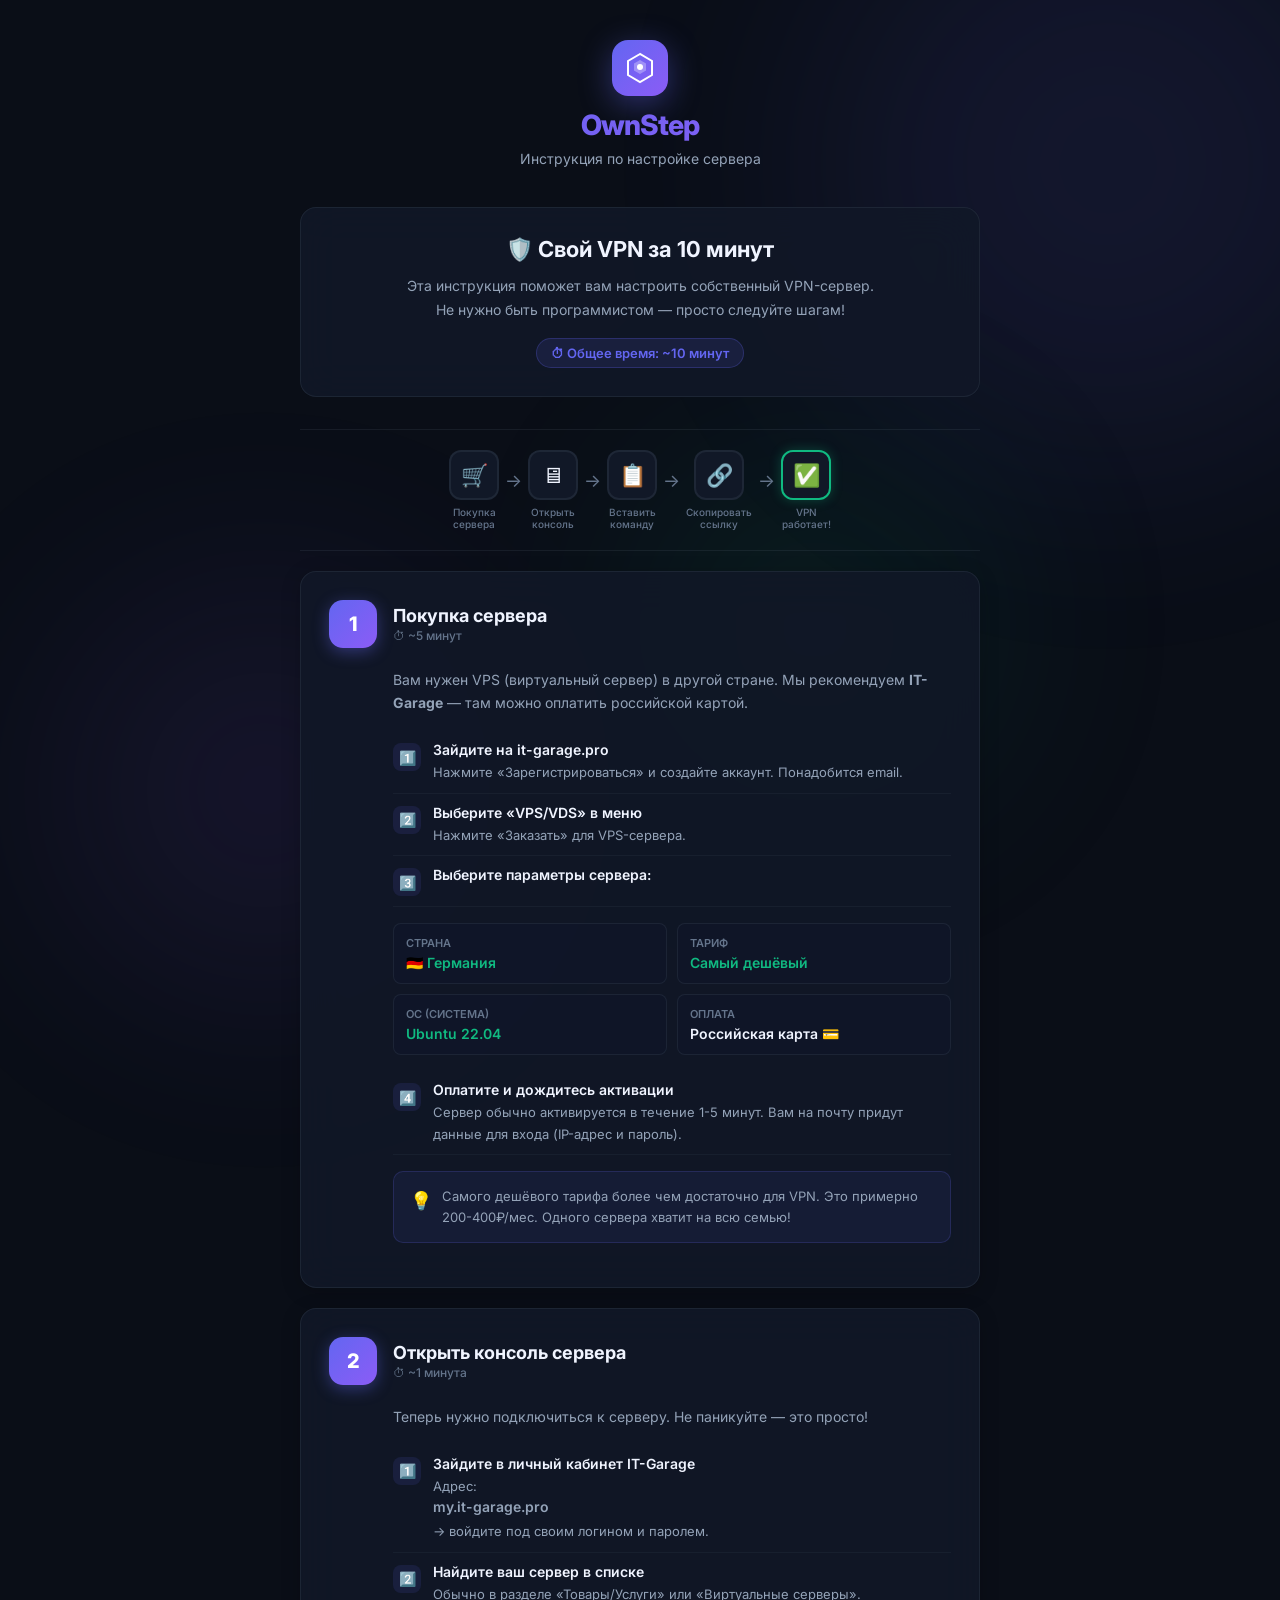
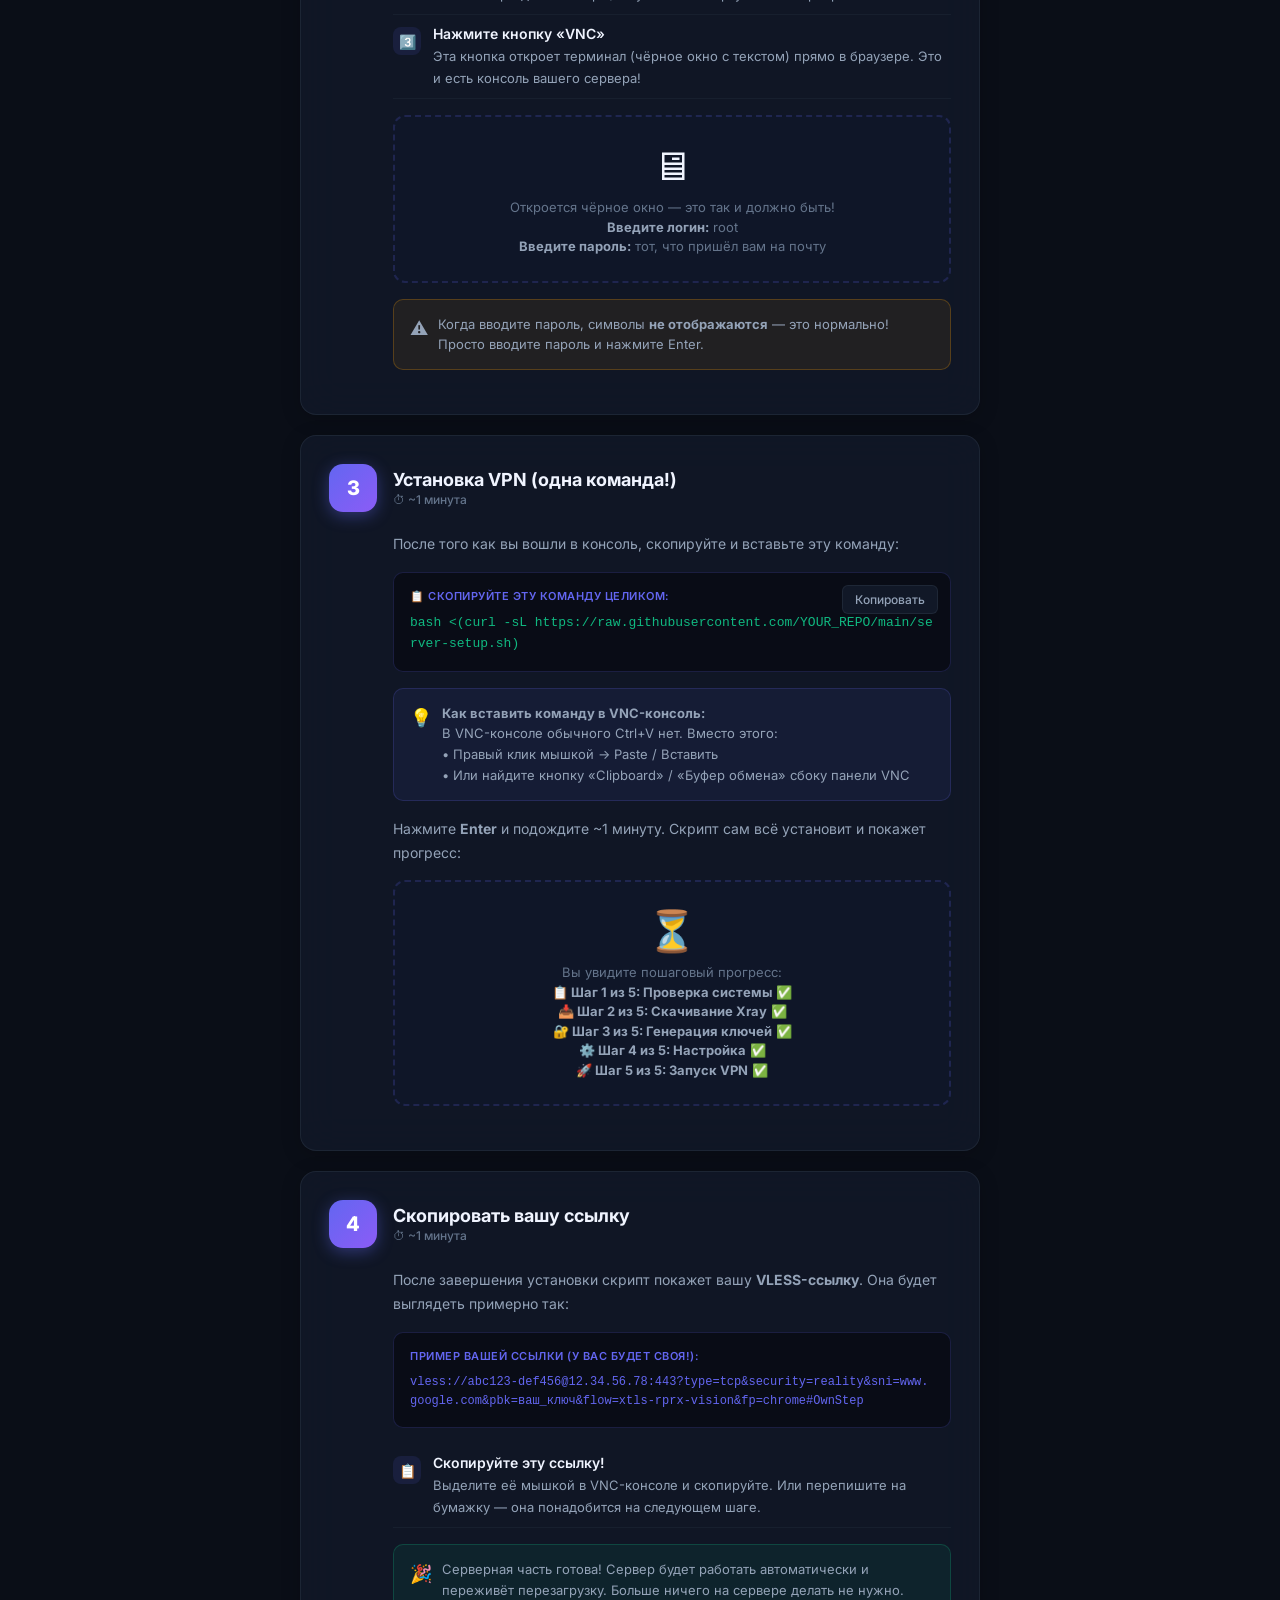
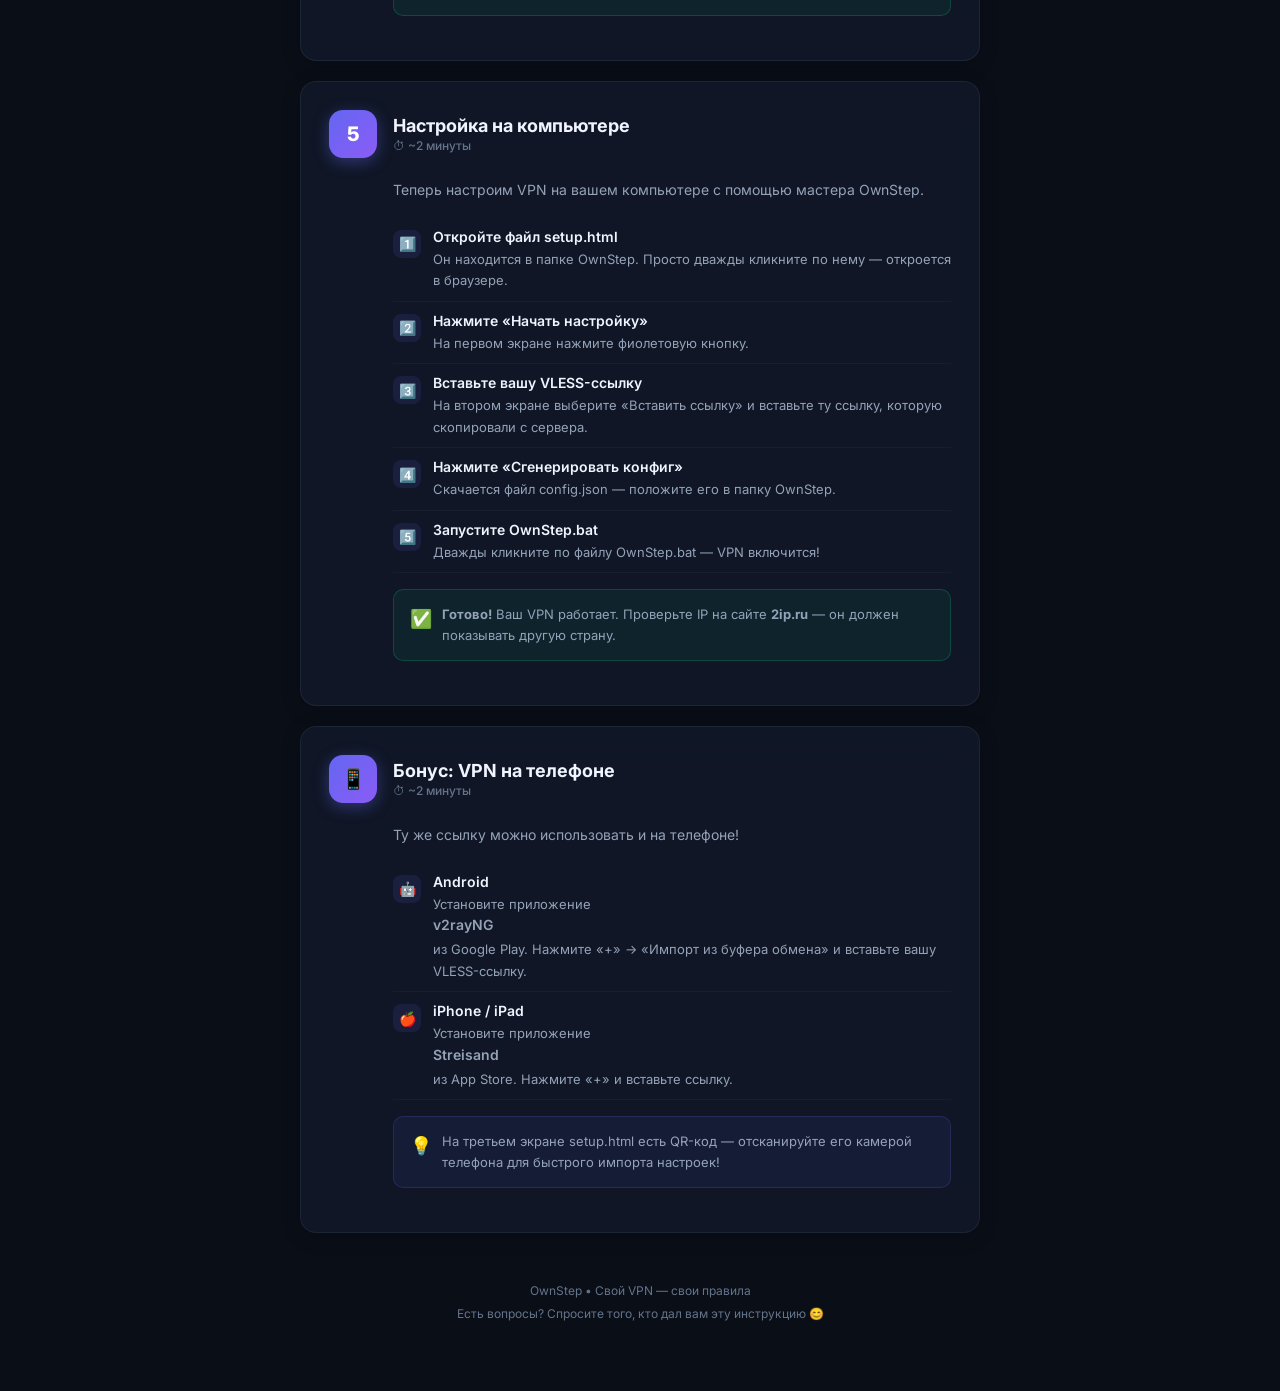
==== guide.html @ c5d1edbe "ервый релиз OwnStep VPN" ====
<!DOCTYPE html>
<html lang="ru">

<head>
    <meta charset="UTF-8">
    <meta name="viewport" content="width=device-width, initial-scale=1.0">
    <title>OwnStep — Инструкция по настройке сервера</title>
    <link href="https://fonts.googleapis.com/css2?family=Inter:wght@300;400;500;600;700;800&display=swap"
        rel="stylesheet">
    <style>
        :root {
            --bg: #0a0e17;
            --bg2: #111827;
            --card: rgba(17, 24, 39, 0.9);
            --text: #f0f4ff;
            --text2: #94a3b8;
            --muted: #64748b;
            --accent: #6366f1;
            --accent2: #8b5cf6;
            --glow: rgba(99, 102, 241, 0.4);
            --green: #10b981;
            --green-glow: rgba(16, 185, 129, 0.3);
            --orange: #f59e0b;
            --red: #ef4444;
            --border: rgba(148, 163, 184, 0.1);
            --radius: 12px;
            --font: 'Inter', -apple-system, BlinkMacSystemFont, sans-serif;
        }

        * {
            margin: 0;
            padding: 0;
            box-sizing: border-box;
        }

        body {
            font-family: var(--font);
            background: var(--bg);
            color: var(--text);
            min-height: 100vh;
        }

        /* Animated background */
        .bg-orbs {
            position: fixed;
            inset: 0;
            z-index: 0;
            pointer-events: none;
        }

        .orb {
            position: absolute;
            border-radius: 50%;
            filter: blur(120px);
            opacity: 0.1;
            animation: float 25s ease-in-out infinite;
        }

        .orb-1 {
            width: 600px;
            height: 600px;
            background: var(--accent);
            top: -15%;
            right: -10%;
        }

        .orb-2 {
            width: 400px;
            height: 400px;
            background: var(--accent2);
            bottom: -10%;
            left: 5%;
            animation-delay: -8s;
        }

        .orb-3 {
            width: 350px;
            height: 350px;
            background: var(--green);
            top: 50%;
            left: 50%;
            animation-delay: -16s;
        }

        @keyframes float {

            0%,
            100% {
                transform: translate(0, 0) scale(1);
            }

            33% {
                transform: translate(40px, -50px) scale(1.1);
            }

            66% {
                transform: translate(-30px, 30px) scale(0.95);
            }
        }

        /* Main container */
        .guide {
            position: relative;
            z-index: 5;
            max-width: 720px;
            margin: 0 auto;
            padding: 40px 20px;
        }

        /* Logo */
        .logo {
            text-align: center;
            margin-bottom: 40px;
        }

        .logo-icon {
            width: 56px;
            height: 56px;
            margin: 0 auto 12px;
            background: linear-gradient(135deg, var(--accent), var(--accent2));
            border-radius: 16px;
            display: flex;
            align-items: center;
            justify-content: center;
            box-shadow: 0 8px 32px var(--glow);
        }

        .logo-icon svg {
            width: 32px;
            height: 32px;
            color: white;
        }

        .logo-name {
            font-size: 28px;
            font-weight: 800;
            letter-spacing: -1px;
            background: linear-gradient(135deg, var(--accent), var(--accent2));
            -webkit-background-clip: text;
            background-clip: text;
            -webkit-text-fill-color: transparent;
        }

        .logo-subtitle {
            color: var(--text2);
            font-size: 14px;
            margin-top: 8px;
        }

        /* Intro */
        .intro {
            background: var(--card);
            border: 1px solid var(--border);
            border-radius: 16px;
            padding: 28px;
            margin-bottom: 32px;
            backdrop-filter: blur(20px);
            text-align: center;
        }

        .intro h1 {
            font-size: 22px;
            font-weight: 700;
            margin-bottom: 12px;
        }

        .intro p {
            color: var(--text2);
            font-size: 14px;
            line-height: 1.7;
        }

        .time-badge {
            display: inline-flex;
            align-items: center;
            gap: 6px;
            background: rgba(99, 102, 241, 0.12);
            border: 1px solid rgba(99, 102, 241, 0.25);
            border-radius: 20px;
            padding: 6px 14px;
            font-size: 13px;
            font-weight: 600;
            color: var(--accent);
            margin-top: 16px;
        }

        /* Step cards */
        .step-card {
            background: var(--card);
            border: 1px solid var(--border);
            border-radius: 16px;
            padding: 28px;
            margin-bottom: 20px;
            backdrop-filter: blur(20px);
            box-shadow: 0 4px 20px rgba(0, 0, 0, 0.2);
            transition: all 0.3s ease;
        }

        .step-card:hover {
            border-color: rgba(99, 102, 241, 0.3);
            transform: translateY(-2px);
            box-shadow: 0 8px 30px rgba(0, 0, 0, 0.3);
        }

        .step-header {
            display: flex;
            align-items: center;
            gap: 16px;
            margin-bottom: 20px;
        }

        .step-number {
            width: 48px;
            height: 48px;
            border-radius: 14px;
            background: linear-gradient(135deg, var(--accent), var(--accent2));
            display: flex;
            align-items: center;
            justify-content: center;
            font-size: 20px;
            font-weight: 800;
            color: white;
            flex-shrink: 0;
            box-shadow: 0 4px 16px var(--glow);
        }

        .step-title-area h2 {
            font-size: 18px;
            font-weight: 700;
            margin-bottom: 2px;
        }

        .step-title-area .step-time {
            font-size: 12px;
            color: var(--muted);
            font-weight: 500;
        }

        .step-body {
            padding-left: 64px;
        }

        .step-body p {
            color: var(--text2);
            font-size: 14px;
            line-height: 1.7;
            margin-bottom: 16px;
        }

        .step-body p:last-child {
            margin-bottom: 0;
        }

        /* Substeps */
        .substep {
            display: flex;
            gap: 12px;
            align-items: flex-start;
            padding: 10px 0;
            border-bottom: 1px solid rgba(148, 163, 184, 0.06);
        }

        .substep:last-child {
            border-bottom: none;
        }

        .substep-icon {
            width: 28px;
            height: 28px;
            border-radius: 8px;
            background: rgba(99, 102, 241, 0.12);
            display: flex;
            align-items: center;
            justify-content: center;
            font-size: 14px;
            flex-shrink: 0;
            margin-top: 2px;
        }

        .substep-content {
            flex: 1;
        }

        .substep-content strong {
            display: block;
            font-size: 14px;
            font-weight: 600;
            margin-bottom: 3px;
        }

        .substep-content span {
            font-size: 13px;
            color: var(--text2);
            line-height: 1.5;
        }

        /* Command box */
        .command-box {
            background: rgba(0, 0, 0, 0.4);
            border: 1px solid rgba(99, 102, 241, 0.2);
            border-radius: 10px;
            padding: 16px;
            margin: 16px 0;
            position: relative;
            font-family: 'Cascadia Code', 'Consolas', 'Courier New', monospace;
        }

        .command-label {
            font-size: 11px;
            color: var(--accent);
            font-weight: 600;
            text-transform: uppercase;
            letter-spacing: 0.5px;
            margin-bottom: 10px;
            font-family: var(--font);
        }

        .command-text {
            font-size: 13px;
            color: var(--green);
            word-break: break-all;
            line-height: 1.6;
            user-select: all;
        }

        .command-copy {
            position: absolute;
            top: 12px;
            right: 12px;
            padding: 6px 12px;
            border-radius: 6px;
            border: 1px solid var(--border);
            background: var(--bg2);
            color: var(--text2);
            font-size: 12px;
            cursor: pointer;
            font-family: var(--font);
            font-weight: 500;
            transition: all 0.2s;
        }

        .command-copy:hover {
            border-color: var(--accent);
            color: var(--accent);
        }

        .command-copy.copied {
            border-color: var(--green);
            color: var(--green);
        }

        /* Info box */
        .info-box {
            background: rgba(99, 102, 241, 0.08);
            border: 1px solid rgba(99, 102, 241, 0.2);
            border-radius: 10px;
            padding: 14px 16px;
            margin: 16px 0;
            font-size: 13px;
            color: var(--text2);
            line-height: 1.6;
            display: flex;
            gap: 10px;
            align-items: flex-start;
        }

        .info-box.warning {
            background: rgba(245, 158, 11, 0.08);
            border-color: rgba(245, 158, 11, 0.25);
        }

        .info-box.success {
            background: rgba(16, 185, 129, 0.08);
            border-color: rgba(16, 185, 129, 0.25);
        }

        .info-icon {
            font-size: 18px;
            flex-shrink: 0;
            margin-top: 1px;
        }

        /* Config recommendations */
        .config-grid {
            display: grid;
            grid-template-columns: 1fr 1fr;
            gap: 10px;
            margin: 16px 0;
        }

        .config-item {
            background: rgba(15, 23, 42, 0.6);
            border: 1px solid var(--border);
            border-radius: 8px;
            padding: 12px;
        }

        .config-label {
            font-size: 11px;
            color: var(--muted);
            text-transform: uppercase;
            margin-bottom: 4px;
            font-weight: 600;
        }

        .config-value {
            font-size: 14px;
            font-weight: 600;
            color: var(--text);
        }

        .config-value.recommend {
            color: var(--green);
        }

        /* Visual step indicator */
        .visual-flow {
            display: flex;
            align-items: center;
            justify-content: center;
            gap: 6px;
            padding: 20px 0;
            margin: 20px 0;
            border-top: 1px solid var(--border);
            border-bottom: 1px solid var(--border);
            flex-wrap: wrap;
        }

        .flow-item {
            display: flex;
            flex-direction: column;
            align-items: center;
            gap: 6px;
        }

        .flow-icon {
            width: 50px;
            height: 50px;
            border-radius: 12px;
            background: var(--bg2);
            border: 2px solid var(--border);
            display: flex;
            align-items: center;
            justify-content: center;
            font-size: 22px;
            transition: all 0.3s;
        }

        .flow-icon.active {
            border-color: var(--accent);
            box-shadow: 0 0 16px var(--glow);
        }

        .flow-icon.done {
            border-color: var(--green);
            box-shadow: 0 0 12px var(--green-glow);
        }

        .flow-label {
            font-size: 10px;
            color: var(--muted);
            font-weight: 500;
            text-align: center;
        }

        .flow-arrow {
            font-size: 18px;
            color: var(--muted);
            margin-bottom: 18px;
        }

        /* Footer */
        .footer {
            text-align: center;
            padding: 30px 0;
            color: var(--muted);
            font-size: 12px;
        }

        .footer a {
            color: var(--accent);
            text-decoration: none;
        }

        .footer a:hover {
            text-decoration: underline;
        }

        /* Screenshot placeholder */
        .screenshot {
            background: rgba(15, 23, 42, 0.8);
            border: 2px dashed rgba(99, 102, 241, 0.2);
            border-radius: 12px;
            padding: 24px;
            margin: 16px 0;
            text-align: center;
        }

        .screenshot-icon {
            font-size: 40px;
            margin-bottom: 8px;
        }

        .screenshot-text {
            font-size: 13px;
            color: var(--muted);
            line-height: 1.5;
        }

        .screenshot-text strong {
            color: var(--text2);
        }

        /* Responsive */
        @media (max-width: 640px) {
            .guide {
                padding: 20px 12px;
            }

            .step-body {
                padding-left: 0;
            }

            .config-grid {
                grid-template-columns: 1fr;
            }

            .step-header {
                flex-direction: column;
                align-items: flex-start;
                gap: 10px;
            }
        }
    </style>
</head>

<body>
    <div class="bg-orbs">
        <div class="orb orb-1"></div>
        <div class="orb orb-2"></div>
        <div class="orb orb-3"></div>
    </div>

    <div class="guide">
        <!-- Logo -->
        <div class="logo">
            <div class="logo-icon">
                <svg viewBox="0 0 32 32" fill="none">
                    <path d="M16 2L4 9v14l12 7 12-7V9L16 2z" stroke="currentColor" stroke-width="2" fill="none" />
                    <path d="M16 8l-6 3.5v7L16 22l6-3.5v-7L16 8z" fill="currentColor" opacity="0.3" />
                    <circle cx="16" cy="15" r="3" fill="currentColor" />
                </svg>
            </div>
            <div class="logo-name">OwnStep</div>
            <div class="logo-subtitle">Инструкция по настройке сервера</div>
        </div>

        <!-- Intro -->
        <div class="intro">
            <h1>🛡️ Свой VPN за 10 минут</h1>
            <p>
                Эта инструкция поможет вам настроить собственный VPN-сервер.<br>
                Не нужно быть программистом — просто следуйте шагам!
            </p>
            <div class="time-badge">⏱ Общее время: ~10 минут</div>
        </div>

        <!-- Visual flow -->
        <div class="visual-flow">
            <div class="flow-item">
                <div class="flow-icon">🛒</div>
                <div class="flow-label">Покупка<br>сервера</div>
            </div>
            <div class="flow-arrow">→</div>
            <div class="flow-item">
                <div class="flow-icon">🖥</div>
                <div class="flow-label">Открыть<br>консоль</div>
            </div>
            <div class="flow-arrow">→</div>
            <div class="flow-item">
                <div class="flow-icon">📋</div>
                <div class="flow-label">Вставить<br>команду</div>
            </div>
            <div class="flow-arrow">→</div>
            <div class="flow-item">
                <div class="flow-icon">🔗</div>
                <div class="flow-label">Скопировать<br>ссылку</div>
            </div>
            <div class="flow-arrow">→</div>
            <div class="flow-item">
                <div class="flow-icon done">✅</div>
                <div class="flow-label">VPN<br>работает!</div>
            </div>
        </div>

        <!-- ═══════════ STEP 1: Buy VPS ═══════════ -->
        <div class="step-card">
            <div class="step-header">
                <div class="step-number">1</div>
                <div class="step-title-area">
                    <h2>Покупка сервера</h2>
                    <div class="step-time">⏱ ~5 минут</div>
                </div>
            </div>
            <div class="step-body">
                <p>Вам нужен VPS (виртуальный сервер) в другой стране. Мы рекомендуем <strong>IT-Garage</strong> — там
                    можно оплатить российской картой.</p>

                <div class="substep">
                    <div class="substep-icon">1️⃣</div>
                    <div class="substep-content">
                        <strong>Зайдите на it-garage.pro</strong>
                        <span>Нажмите «Зарегистрироваться» и создайте аккаунт. Понадобится email.</span>
                    </div>
                </div>

                <div class="substep">
                    <div class="substep-icon">2️⃣</div>
                    <div class="substep-content">
                        <strong>Выберите «VPS/VDS» в меню</strong>
                        <span>Нажмите «Заказать» для VPS-сервера.</span>
                    </div>
                </div>

                <div class="substep">
                    <div class="substep-icon">3️⃣</div>
                    <div class="substep-content">
                        <strong>Выберите параметры сервера:</strong>
                        <span></span>
                    </div>
                </div>

                <div class="config-grid">
                    <div class="config-item">
                        <div class="config-label">Страна</div>
                        <div class="config-value recommend">🇩🇪 Германия</div>
                    </div>
                    <div class="config-item">
                        <div class="config-label">Тариф</div>
                        <div class="config-value recommend">Самый дешёвый</div>
                    </div>
                    <div class="config-item">
                        <div class="config-label">ОС (система)</div>
                        <div class="config-value recommend">Ubuntu 22.04</div>
                    </div>
                    <div class="config-item">
                        <div class="config-label">Оплата</div>
                        <div class="config-value">Российская карта 💳</div>
                    </div>
                </div>

                <div class="substep">
                    <div class="substep-icon">4️⃣</div>
                    <div class="substep-content">
                        <strong>Оплатите и дождитесь активации</strong>
                        <span>Сервер обычно активируется в течение 1-5 минут. Вам на почту придут данные для входа
                            (IP-адрес и пароль).</span>
                    </div>
                </div>

                <div class="info-box">
                    <div class="info-icon">💡</div>
                    <div>Самого дешёвого тарифа более чем достаточно для VPN. Это примерно 200-400₽/мес. Одного сервера
                        хватит на всю семью!</div>
                </div>
            </div>
        </div>

        <!-- ═══════════ STEP 2: Open console ═══════════ -->
        <div class="step-card">
            <div class="step-header">
                <div class="step-number">2</div>
                <div class="step-title-area">
                    <h2>Открыть консоль сервера</h2>
                    <div class="step-time">⏱ ~1 минута</div>
                </div>
            </div>
            <div class="step-body">
                <p>Теперь нужно подключиться к серверу. Не паникуйте — это просто!</p>

                <div class="substep">
                    <div class="substep-icon">1️⃣</div>
                    <div class="substep-content">
                        <strong>Зайдите в личный кабинет IT-Garage</strong>
                        <span>Адрес: <strong>my.it-garage.pro</strong> → войдите под своим логином и паролем.</span>
                    </div>
                </div>

                <div class="substep">
                    <div class="substep-icon">2️⃣</div>
                    <div class="substep-content">
                        <strong>Найдите ваш сервер в списке</strong>
                        <span>Обычно в разделе «Товары/Услуги» или «Виртуальные серверы».</span>
                    </div>
                </div>

                <div class="substep">
                    <div class="substep-icon">3️⃣</div>
                    <div class="substep-content">
                        <strong>Нажмите кнопку «VNC»</strong>
                        <span>Эта кнопка откроет терминал (чёрное окно с текстом) прямо в браузере. Это и есть консоль
                            вашего сервера!</span>
                    </div>
                </div>

                <div class="screenshot">
                    <div class="screenshot-icon">🖥</div>
                    <div class="screenshot-text">
                        Откроется чёрное окно — это так и должно быть!<br>
                        <strong>Введите логин:</strong> root<br>
                        <strong>Введите пароль:</strong> тот, что пришёл вам на почту
                    </div>
                </div>

                <div class="info-box warning">
                    <div class="info-icon">⚠️</div>
                    <div>Когда вводите пароль, символы <strong>не отображаются</strong> — это нормально! Просто вводите
                        пароль и нажмите Enter.</div>
                </div>
            </div>
        </div>

        <!-- ═══════════ STEP 3: Run script ═══════════ -->
        <div class="step-card">
            <div class="step-header">
                <div class="step-number">3</div>
                <div class="step-title-area">
                    <h2>Установка VPN (одна команда!)</h2>
                    <div class="step-time">⏱ ~1 минута</div>
                </div>
            </div>
            <div class="step-body">
                <p>После того как вы вошли в консоль, скопируйте и вставьте эту команду:</p>

                <div class="command-box">
                    <div class="command-label">📋 Скопируйте эту команду целиком:</div>
                    <div class="command-text" id="installCommand">bash <(curl -sL
                            https://raw.githubusercontent.com/YOUR_REPO/main/server-setup.sh)</div>
                            <button class="command-copy" onclick="copyCommand()">Копировать</button>
                    </div>

                    <div class="info-box">
                        <div class="info-icon">💡</div>
                        <div>
                            <strong>Как вставить команду в VNC-консоль:</strong><br>
                            В VNC-консоле обычного Ctrl+V нет. Вместо этого:<br>
                            • Правый клик мышкой → Paste / Вставить<br>
                            • Или найдите кнопку «Clipboard» / «Буфер обмена» сбоку панели VNC
                        </div>
                    </div>

                    <p>Нажмите <strong>Enter</strong> и подождите ~1 минуту. Скрипт сам всё установит и покажет
                        прогресс:</p>

                    <div class="screenshot">
                        <div class="screenshot-icon">⏳</div>
                        <div class="screenshot-text">
                            Вы увидите пошаговый прогресс:<br>
                            <strong>📋 Шаг 1 из 5: Проверка системы</strong> ✅<br>
                            <strong>📥 Шаг 2 из 5: Скачивание Xray</strong> ✅<br>
                            <strong>🔐 Шаг 3 из 5: Генерация ключей</strong> ✅<br>
                            <strong>⚙️ Шаг 4 из 5: Настройка</strong> ✅<br>
                            <strong>🚀 Шаг 5 из 5: Запуск VPN</strong> ✅
                        </div>
                    </div>
                </div>
            </div>

            <!-- ═══════════ STEP 4: Copy link ═══════════ -->
            <div class="step-card">
                <div class="step-header">
                    <div class="step-number">4</div>
                    <div class="step-title-area">
                        <h2>Скопировать вашу ссылку</h2>
                        <div class="step-time">⏱ ~1 минута</div>
                    </div>
                </div>
                <div class="step-body">
                    <p>После завершения установки скрипт покажет вашу <strong>VLESS-ссылку</strong>. Она будет выглядеть
                        примерно так:</p>

                    <div class="command-box">
                        <div class="command-label">Пример вашей ссылки (у вас будет своя!):</div>
                        <div class="command-text" style="color: var(--accent); font-size: 12px;">
                            vless://abc123-def456@12.34.56.78:443?type=tcp&security=reality&sni=www.google.com&pbk=ваш_ключ&flow=xtls-rprx-vision&fp=chrome#OwnStep
                        </div>
                    </div>

                    <div class="substep">
                        <div class="substep-icon">📋</div>
                        <div class="substep-content">
                            <strong>Скопируйте эту ссылку!</strong>
                            <span>Выделите её мышкой в VNC-консоле и скопируйте. Или перепишите на бумажку — она
                                понадобится на следующем шаге.</span>
                        </div>
                    </div>

                    <div class="info-box success">
                        <div class="info-icon">🎉</div>
                        <div>Серверная часть готова! Сервер будет работать автоматически и переживёт перезагрузку.
                            Больше ничего на сервере делать не нужно.</div>
                    </div>
                </div>
            </div>

            <!-- ═══════════ STEP 5: Setup on PC ═══════════ -->
            <div class="step-card">
                <div class="step-header">
                    <div class="step-number">5</div>
                    <div class="step-title-area">
                        <h2>Настройка на компьютере</h2>
                        <div class="step-time">⏱ ~2 минуты</div>
                    </div>
                </div>
                <div class="step-body">
                    <p>Теперь настроим VPN на вашем компьютере с помощью мастера OwnStep.</p>

                    <div class="substep">
                        <div class="substep-icon">1️⃣</div>
                        <div class="substep-content">
                            <strong>Откройте файл setup.html</strong>
                            <span>Он находится в папке OwnStep. Просто дважды кликните по нему — откроется в
                                браузере.</span>
                        </div>
                    </div>

                    <div class="substep">
                        <div class="substep-icon">2️⃣</div>
                        <div class="substep-content">
                            <strong>Нажмите «Начать настройку»</strong>
                            <span>На первом экране нажмите фиолетовую кнопку.</span>
                        </div>
                    </div>

                    <div class="substep">
                        <div class="substep-icon">3️⃣</div>
                        <div class="substep-content">
                            <strong>Вставьте вашу VLESS-ссылку</strong>
                            <span>На втором экране выберите «Вставить ссылку» и вставьте ту ссылку, которую скопировали
                                с сервера.</span>
                        </div>
                    </div>

                    <div class="substep">
                        <div class="substep-icon">4️⃣</div>
                        <div class="substep-content">
                            <strong>Нажмите «Сгенерировать конфиг»</strong>
                            <span>Скачается файл config.json — положите его в папку OwnStep.</span>
                        </div>
                    </div>

                    <div class="substep">
                        <div class="substep-icon">5️⃣</div>
                        <div class="substep-content">
                            <strong>Запустите OwnStep.bat</strong>
                            <span>Дважды кликните по файлу OwnStep.bat — VPN включится!</span>
                        </div>
                    </div>

                    <div class="info-box success">
                        <div class="info-icon">✅</div>
                        <div>
                            <strong>Готово!</strong> Ваш VPN работает. Проверьте IP на сайте <strong>2ip.ru</strong> —
                            он должен показывать другую страну.
                        </div>
                    </div>
                </div>
            </div>

            <!-- ═══════════ Bonus: Phone ═══════════ -->
            <div class="step-card">
                <div class="step-header">
                    <div class="step-number">📱</div>
                    <div class="step-title-area">
                        <h2>Бонус: VPN на телефоне</h2>
                        <div class="step-time">⏱ ~2 минуты</div>
                    </div>
                </div>
                <div class="step-body">
                    <p>Ту же ссылку можно использовать и на телефоне!</p>

                    <div class="substep">
                        <div class="substep-icon">🤖</div>
                        <div class="substep-content">
                            <strong>Android</strong>
                            <span>Установите приложение <strong>v2rayNG</strong> из Google Play. Нажмите «+» → «Импорт
                                из буфера обмена» и вставьте вашу VLESS-ссылку.</span>
                        </div>
                    </div>

                    <div class="substep">
                        <div class="substep-icon">🍎</div>
                        <div class="substep-content">
                            <strong>iPhone / iPad</strong>
                            <span>Установите приложение <strong>Streisand</strong> из App Store. Нажмите «+» и вставьте
                                ссылку.</span>
                        </div>
                    </div>

                    <div class="info-box">
                        <div class="info-icon">💡</div>
                        <div>На третьем экране setup.html есть QR-код — отсканируйте его камерой телефона для быстрого
                            импорта настроек!</div>
                    </div>
                </div>
            </div>

            <!-- Footer -->
            <div class="footer">
                <p>OwnStep • Свой VPN — свои правила</p>
                <p style="margin-top: 8px">Есть вопросы? Спросите того, кто дал вам эту инструкцию 😊</p>
            </div>
        </div>

        <script>
            function copyCommand() {
                const text = document.getElementById('installCommand').textContent;
                navigator.clipboard.writeText(text).then(() => {
                    const btn = document.querySelector('.command-copy');
                    btn.textContent = '✅ Скопировано!';
                    btn.classList.add('copied');
                    setTimeout(() => {
                        btn.textContent = 'Копировать';
                        btn.classList.remove('copied');
                    }, 3000);
                });
            }
        </script>
</body>

</html>
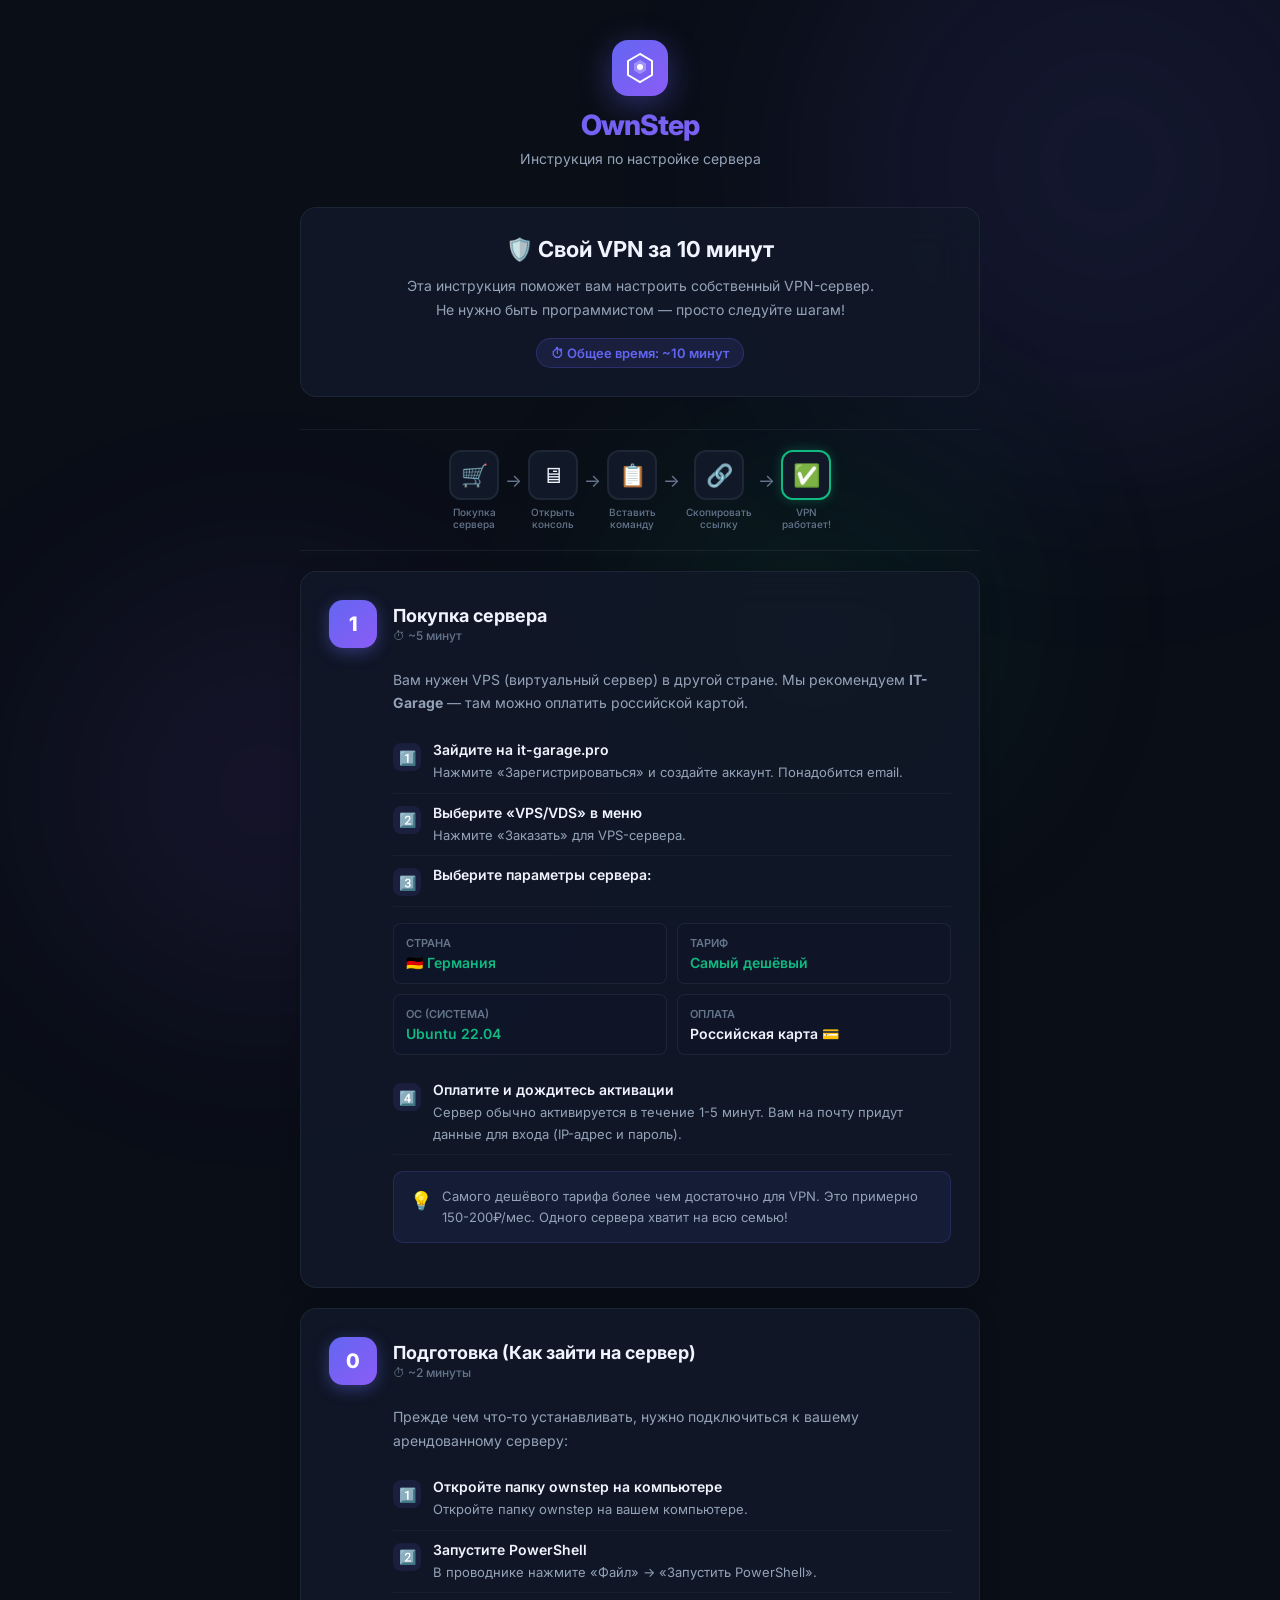
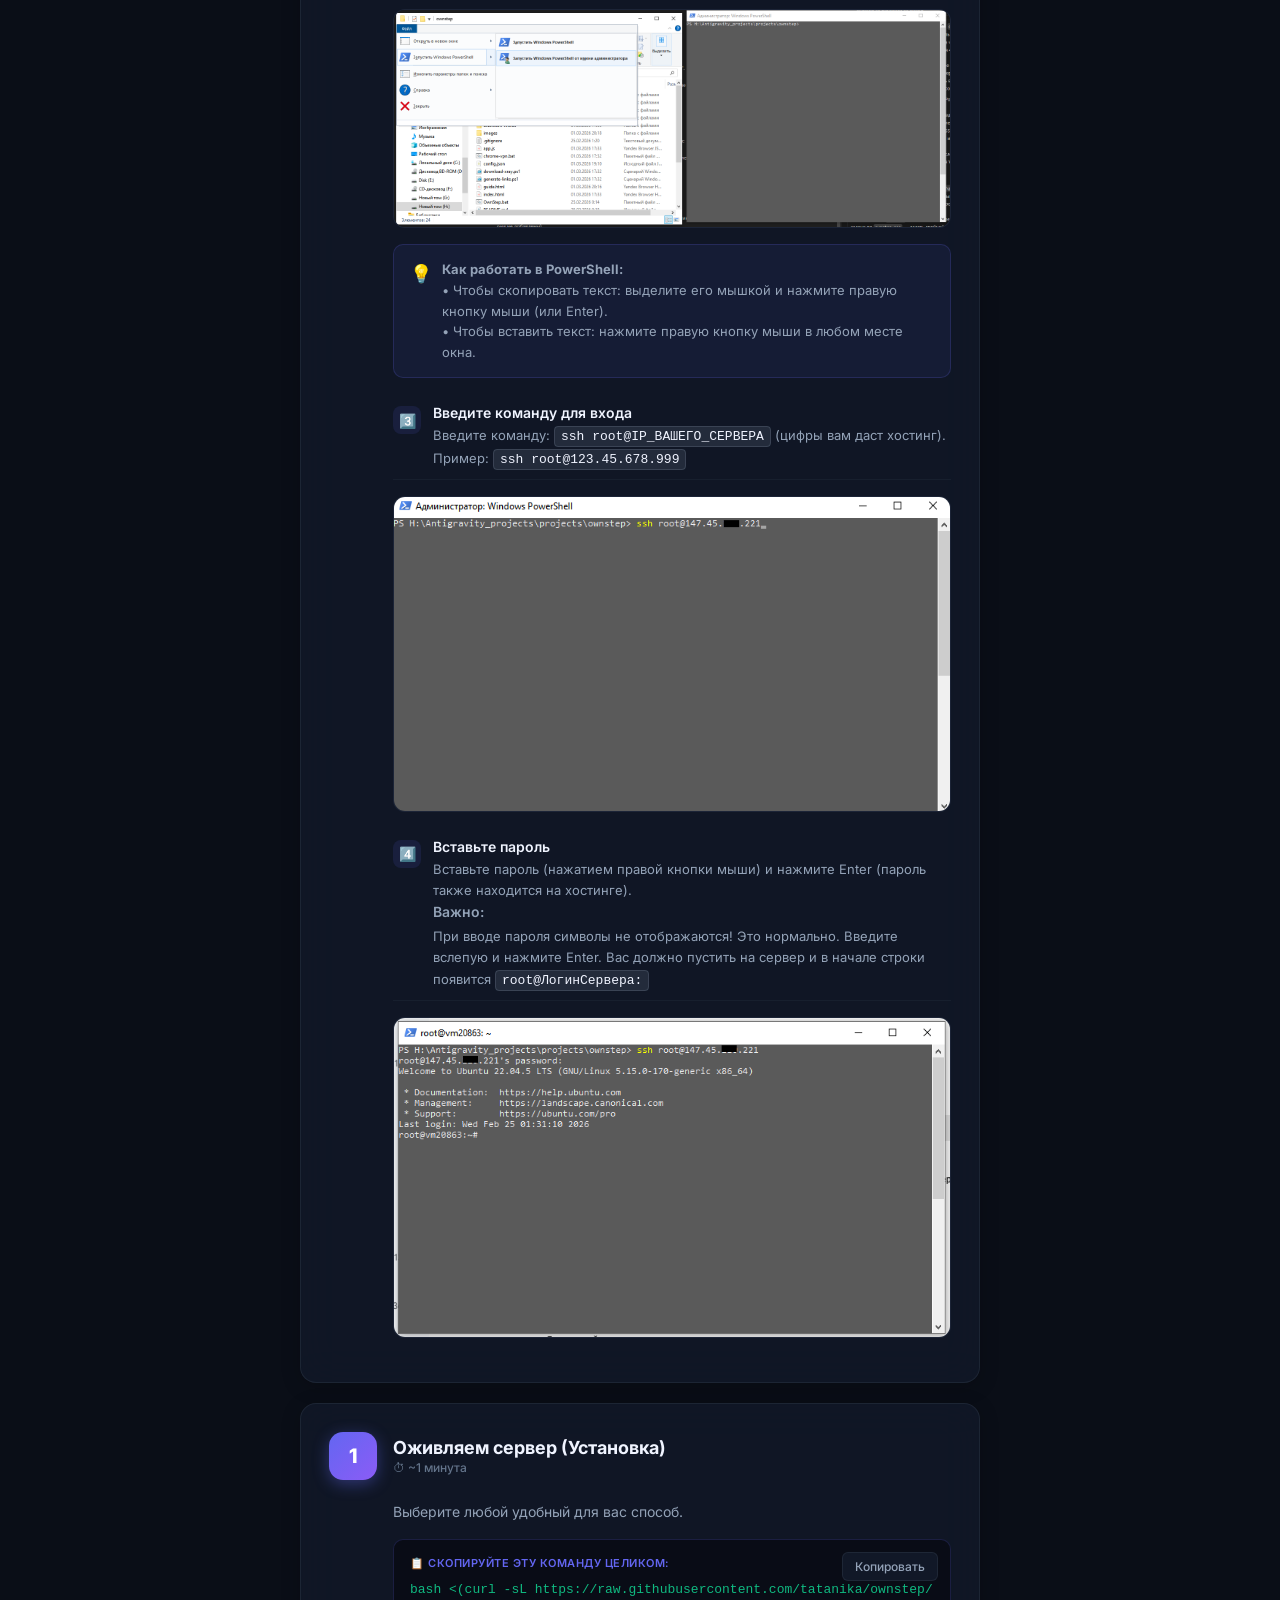
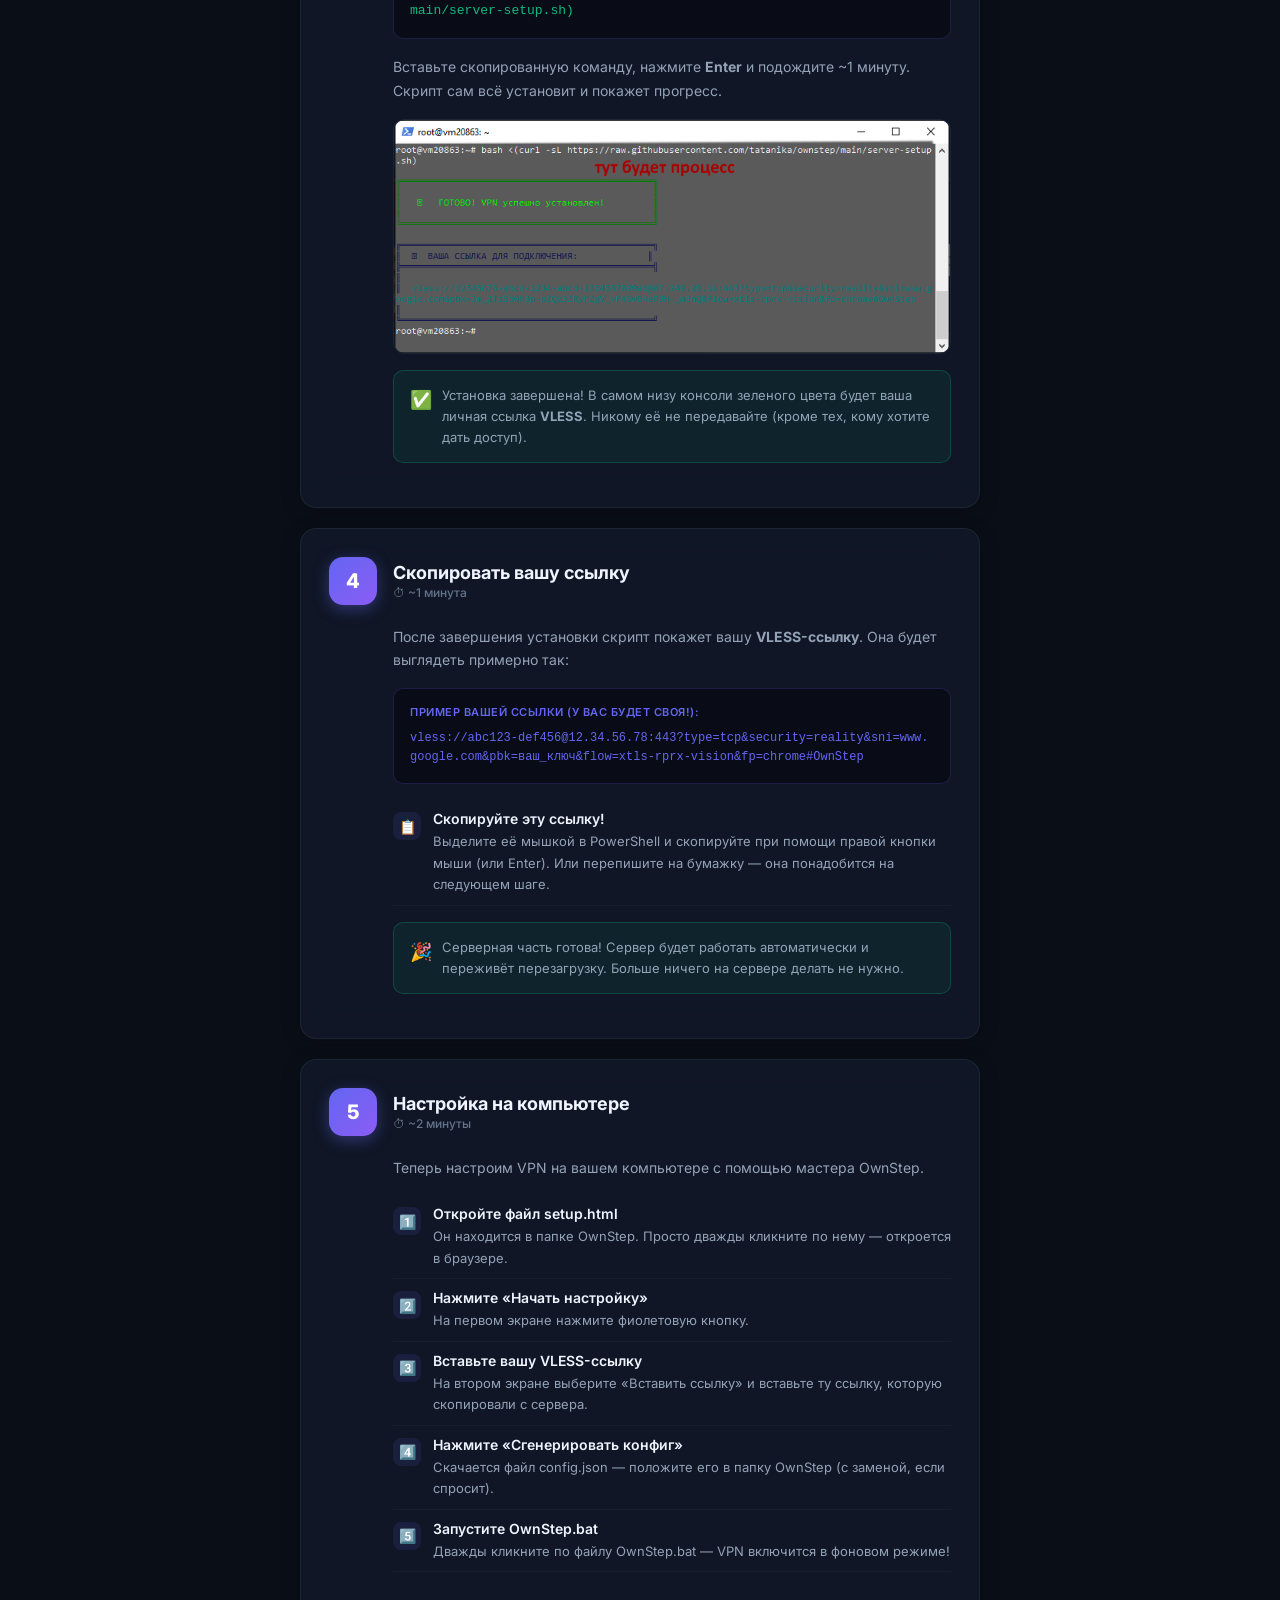
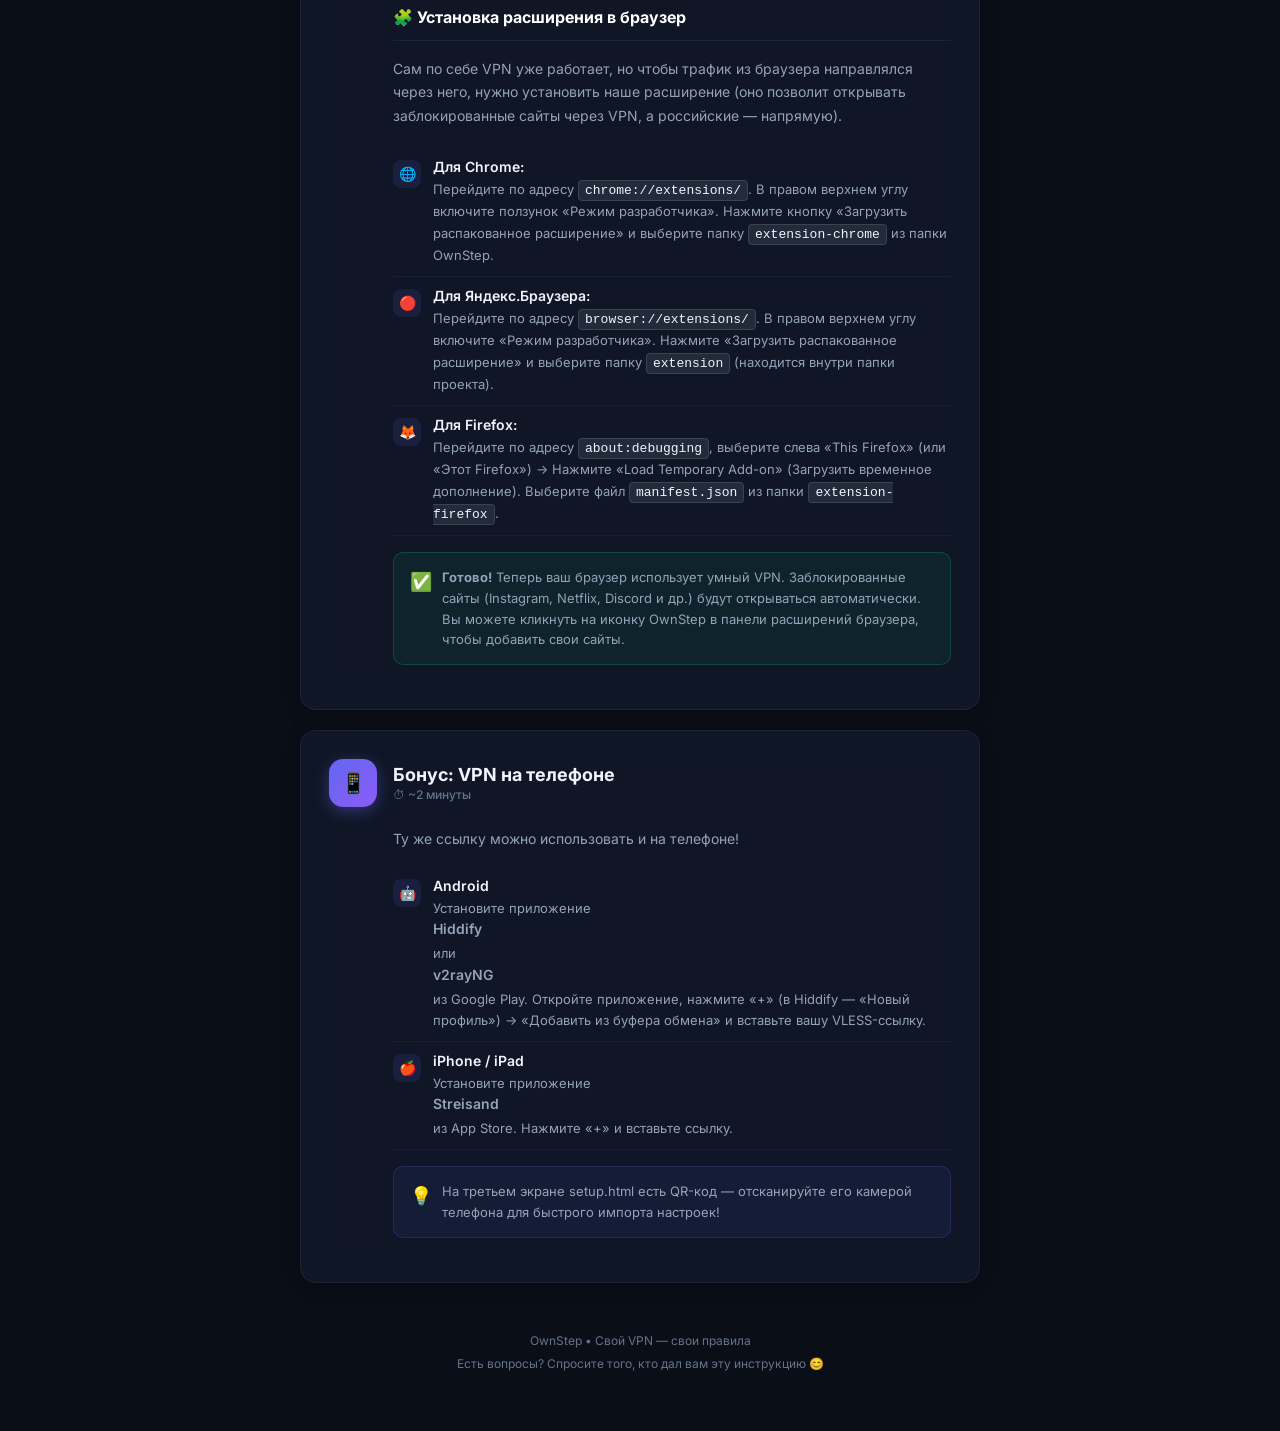
==== commit 07a56723: "Update guide.html visuals and dual-proxy support" ====
--- a/guide.html
+++ b/guide.html
@@ -511,6 +511,64 @@
             color: var(--text2);
         }
 
+        /* Image zoom (Lightbox) */
+        .zoomable-image {
+            cursor: zoom-in;
+            transition: transform 0.2s ease, filter 0.2s ease;
+        }
+
+        .zoomable-image:hover {
+            transform: scale(1.02);
+            filter: brightness(1.05);
+        }
+
+        .lightbox-overlay {
+            position: fixed;
+            top: 0;
+            left: 0;
+            right: 0;
+            bottom: 0;
+            background: rgba(10, 14, 23, 0.9);
+            backdrop-filter: blur(5px);
+            z-index: 1000;
+            display: flex;
+            align-items: center;
+            justify-content: center;
+            opacity: 0;
+            pointer-events: none;
+            transition: opacity 0.3s ease;
+        }
+
+        .lightbox-overlay.active {
+            opacity: 1;
+            pointer-events: auto;
+            cursor: zoom-out;
+        }
+
+        .lightbox-overlay img {
+            max-width: 90vw;
+            max-height: 90vh;
+            object-fit: contain;
+            border-radius: 12px;
+            box-shadow: 0 20px 60px rgba(0, 0, 0, 0.6);
+            transform: scale(0.95);
+            transition: transform 0.3s cubic-bezier(0.175, 0.885, 0.32, 1.275);
+        }
+
+        .lightbox-overlay.active img {
+            transform: scale(1);
+        }
+
+        code {
+            background: rgba(148, 163, 184, 0.15);
+            padding: 2px 6px;
+            border-radius: 4px;
+            font-family: 'Cascadia Code', 'Consolas', monospace;
+            font-size: 13px;
+            color: var(--text);
+            border: 1px solid rgba(148, 163, 184, 0.2);
+        }
+
         /* Responsive */
         @media (max-width: 640px) {
             .guide {
@@ -660,272 +718,345 @@
 
                 <div class="info-box">
                     <div class="info-icon">💡</div>
-                    <div>Самого дешёвого тарифа более чем достаточно для VPN. Это примерно 200-400₽/мес. Одного сервера
+                    <div>Самого дешёвого тарифа более чем достаточно для VPN. Это примерно 150-200₽/мес. Одного сервера
                         хватит на всю семью!</div>
                 </div>
             </div>
         </div>
 
-        <!-- ═══════════ STEP 2: Open console ═══════════ -->
+        <!-- ═══════════ STEP 0: Open console ═══════════ -->
         <div class="step-card">
             <div class="step-header">
-                <div class="step-number">2</div>
+                <div class="step-number">0</div>
                 <div class="step-title-area">
-                    <h2>Открыть консоль сервера</h2>
-                    <div class="step-time">⏱ ~1 минута</div>
+                    <h2>Подготовка (Как зайти на сервер)</h2>
+                    <div class="step-time">⏱ ~2 минуты</div>
                 </div>
             </div>
             <div class="step-body">
-                <p>Теперь нужно подключиться к серверу. Не паникуйте — это просто!</p>
+                <p>Прежде чем что-то устанавливать, нужно подключиться к вашему арендованному серверу:</p>
 
                 <div class="substep">
                     <div class="substep-icon">1️⃣</div>
                     <div class="substep-content">
-                        <strong>Зайдите в личный кабинет IT-Garage</strong>
-                        <span>Адрес: <strong>my.it-garage.pro</strong> → войдите под своим логином и паролем.</span>
+                        <strong>Откройте папку ownstep на компьютере</strong>
+                        <span>Откройте папку ownstep на вашем компьютере.</span>
                     </div>
                 </div>
 
                 <div class="substep">
                     <div class="substep-icon">2️⃣</div>
                     <div class="substep-content">
-                        <strong>Найдите ваш сервер в списке</strong>
-                        <span>Обычно в разделе «Товары/Услуги» или «Виртуальные серверы».</span>
+                        <strong>Запустите PowerShell</strong>
+                        <span>В проводнике нажмите «Файл» -&gt; «Запустить PowerShell».</span>
+                    </div>
+                </div>
+
+                <div class="screenshot" style="padding: 0; overflow: hidden; border: 1px solid var(--border);">
+                    <img src="images/ssh-open.png" alt="Открытие PowerShell" class="zoomable-image"
+                        style="width: 100%; display: block;">
+                </div>
+
+                <div class="info-box">
+                    <div class="info-icon">💡</div>
+                    <div>
+                        <strong>Как работать в PowerShell:</strong><br>
+                        • Чтобы скопировать текст: выделите его мышкой и нажмите правую кнопку мыши (или Enter).<br>
+                        • Чтобы вставить текст: нажмите правую кнопку мыши в любом месте окна.
                     </div>
                 </div>
 
                 <div class="substep">
                     <div class="substep-icon">3️⃣</div>
                     <div class="substep-content">
-                        <strong>Нажмите кнопку «VNC»</strong>
-                        <span>Эта кнопка откроет терминал (чёрное окно с текстом) прямо в браузере. Это и есть консоль
-                            вашего сервера!</span>
-                    </div>
-                </div>
-
-                <div class="screenshot">
-                    <div class="screenshot-icon">🖥</div>
-                    <div class="screenshot-text">
-                        Откроется чёрное окно — это так и должно быть!<br>
-                        <strong>Введите логин:</strong> root<br>
-                        <strong>Введите пароль:</strong> тот, что пришёл вам на почту
-                    </div>
-                </div>
-
-                <div class="info-box warning">
-                    <div class="info-icon">⚠️</div>
-                    <div>Когда вводите пароль, символы <strong>не отображаются</strong> — это нормально! Просто вводите
-                        пароль и нажмите Enter.</div>
+                        <strong>Введите команду для входа</strong>
+                        <span>Введите команду: <code>ssh root@IP_ВАШЕГО_СЕРВЕРА</code> (цифры вам даст хостинг). Пример:
+                            <code>ssh root@123.45.678.999</code></span>
+                    </div>
+                </div>
+
+                <div class="screenshot" style="padding: 0; overflow: hidden; border: 1px solid var(--border);">
+                    <img src="images/ssh-login.png" alt="Ввод команды ssh root@ip" class="zoomable-image"
+                        style="width: 100%; display: block;">
+                </div>
+
+                <div class="substep">
+                    <div class="substep-icon">4️⃣</div>
+                    <div class="substep-content">
+                        <strong>Вставьте пароль</strong>
+                        <span>Вставьте пароль (нажатием правой кнопки мыши) и нажмите Enter (пароль также находится на
+                            хостинге).<br>
+                            <strong>Важно:</strong> При вводе пароля символы не отображаются! Это нормально. Введите
+                            вслепую и нажмите Enter. Вас должно пустить на
+                            сервер и в начале строки появится <code>root@ЛогинСервера:</code></span>
+                    </div>
+                </div>
+
+                <div class="screenshot" style="padding: 0; overflow: hidden; border: 1px solid var(--border);">
+                    <img src="images/ssh-password.png" alt="Ввод пароля SSH в PowerShell" class="zoomable-image"
+                        style="width: 100%; display: block;">
                 </div>
             </div>
         </div>
 
-        <!-- ═══════════ STEP 3: Run script ═══════════ -->
+        <!-- ═══════════ STEP 1: Run script ═══════════ -->
         <div class="step-card">
             <div class="step-header">
-                <div class="step-number">3</div>
+                <div class="step-number">1</div>
                 <div class="step-title-area">
-                    <h2>Установка VPN (одна команда!)</h2>
+                    <h2>Оживляем сервер (Установка)</h2>
                     <div class="step-time">⏱ ~1 минута</div>
                 </div>
             </div>
             <div class="step-body">
-                <p>После того как вы вошли в консоль, скопируйте и вставьте эту команду:</p>
+                <p>Выберите любой удобный для вас способ.</p>
 
                 <div class="command-box">
                     <div class="command-label">📋 Скопируйте эту команду целиком:</div>
-                    <div class="command-text" id="installCommand">bash <(curl -sL
-                            https://raw.githubusercontent.com/YOUR_REPO/main/server-setup.sh)</div>
-                            <button class="command-copy" onclick="copyCommand()">Копировать</button>
-                    </div>
-
-                    <div class="info-box">
-                        <div class="info-icon">💡</div>
-                        <div>
-                            <strong>Как вставить команду в VNC-консоль:</strong><br>
-                            В VNC-консоле обычного Ctrl+V нет. Вместо этого:<br>
-                            • Правый клик мышкой → Paste / Вставить<br>
-                            • Или найдите кнопку «Clipboard» / «Буфер обмена» сбоку панели VNC
-                        </div>
-                    </div>
-
-                    <p>Нажмите <strong>Enter</strong> и подождите ~1 минуту. Скрипт сам всё установит и покажет
-                        прогресс:</p>
-
-                    <div class="screenshot">
-                        <div class="screenshot-icon">⏳</div>
-                        <div class="screenshot-text">
-                            Вы увидите пошаговый прогресс:<br>
-                            <strong>📋 Шаг 1 из 5: Проверка системы</strong> ✅<br>
-                            <strong>📥 Шаг 2 из 5: Скачивание Xray</strong> ✅<br>
-                            <strong>🔐 Шаг 3 из 5: Генерация ключей</strong> ✅<br>
-                            <strong>⚙️ Шаг 4 из 5: Настройка</strong> ✅<br>
-                            <strong>🚀 Шаг 5 из 5: Запуск VPN</strong> ✅
-                        </div>
-                    </div>
-                </div>
-            </div>
-
-            <!-- ═══════════ STEP 4: Copy link ═══════════ -->
-            <div class="step-card">
-                <div class="step-header">
-                    <div class="step-number">4</div>
-                    <div class="step-title-area">
-                        <h2>Скопировать вашу ссылку</h2>
-                        <div class="step-time">⏱ ~1 минута</div>
-                    </div>
-                </div>
-                <div class="step-body">
-                    <p>После завершения установки скрипт покажет вашу <strong>VLESS-ссылку</strong>. Она будет выглядеть
-                        примерно так:</p>
-
-                    <div class="command-box">
-                        <div class="command-label">Пример вашей ссылки (у вас будет своя!):</div>
-                        <div class="command-text" style="color: var(--accent); font-size: 12px;">
-                            vless://abc123-def456@12.34.56.78:443?type=tcp&security=reality&sni=www.google.com&pbk=ваш_ключ&flow=xtls-rprx-vision&fp=chrome#OwnStep
-                        </div>
-                    </div>
-
-                    <div class="substep">
-                        <div class="substep-icon">📋</div>
-                        <div class="substep-content">
-                            <strong>Скопируйте эту ссылку!</strong>
-                            <span>Выделите её мышкой в VNC-консоле и скопируйте. Или перепишите на бумажку — она
-                                понадобится на следующем шаге.</span>
-                        </div>
-                    </div>
-
-                    <div class="info-box success">
-                        <div class="info-icon">🎉</div>
-                        <div>Серверная часть готова! Сервер будет работать автоматически и переживёт перезагрузку.
-                            Больше ничего на сервере делать не нужно.</div>
-                    </div>
-                </div>
-            </div>
-
-            <!-- ═══════════ STEP 5: Setup on PC ═══════════ -->
-            <div class="step-card">
-                <div class="step-header">
-                    <div class="step-number">5</div>
-                    <div class="step-title-area">
-                        <h2>Настройка на компьютере</h2>
-                        <div class="step-time">⏱ ~2 минуты</div>
-                    </div>
-                </div>
-                <div class="step-body">
-                    <p>Теперь настроим VPN на вашем компьютере с помощью мастера OwnStep.</p>
-
-                    <div class="substep">
-                        <div class="substep-icon">1️⃣</div>
-                        <div class="substep-content">
-                            <strong>Откройте файл setup.html</strong>
-                            <span>Он находится в папке OwnStep. Просто дважды кликните по нему — откроется в
-                                браузере.</span>
-                        </div>
-                    </div>
-
-                    <div class="substep">
-                        <div class="substep-icon">2️⃣</div>
-                        <div class="substep-content">
-                            <strong>Нажмите «Начать настройку»</strong>
-                            <span>На первом экране нажмите фиолетовую кнопку.</span>
-                        </div>
-                    </div>
-
-                    <div class="substep">
-                        <div class="substep-icon">3️⃣</div>
-                        <div class="substep-content">
-                            <strong>Вставьте вашу VLESS-ссылку</strong>
-                            <span>На втором экране выберите «Вставить ссылку» и вставьте ту ссылку, которую скопировали
-                                с сервера.</span>
-                        </div>
-                    </div>
-
-                    <div class="substep">
-                        <div class="substep-icon">4️⃣</div>
-                        <div class="substep-content">
-                            <strong>Нажмите «Сгенерировать конфиг»</strong>
-                            <span>Скачается файл config.json — положите его в папку OwnStep.</span>
-                        </div>
-                    </div>
-
-                    <div class="substep">
-                        <div class="substep-icon">5️⃣</div>
-                        <div class="substep-content">
-                            <strong>Запустите OwnStep.bat</strong>
-                            <span>Дважды кликните по файлу OwnStep.bat — VPN включится!</span>
-                        </div>
-                    </div>
-
-                    <div class="info-box success">
-                        <div class="info-icon">✅</div>
-                        <div>
-                            <strong>Готово!</strong> Ваш VPN работает. Проверьте IP на сайте <strong>2ip.ru</strong> —
-                            он должен показывать другую страну.
-                        </div>
-                    </div>
-                </div>
-            </div>
-
-            <!-- ═══════════ Bonus: Phone ═══════════ -->
-            <div class="step-card">
-                <div class="step-header">
-                    <div class="step-number">📱</div>
-                    <div class="step-title-area">
-                        <h2>Бонус: VPN на телефоне</h2>
-                        <div class="step-time">⏱ ~2 минуты</div>
-                    </div>
-                </div>
-                <div class="step-body">
-                    <p>Ту же ссылку можно использовать и на телефоне!</p>
-
-                    <div class="substep">
-                        <div class="substep-icon">🤖</div>
-                        <div class="substep-content">
-                            <strong>Android</strong>
-                            <span>Установите приложение <strong>v2rayNG</strong> из Google Play. Нажмите «+» → «Импорт
-                                из буфера обмена» и вставьте вашу VLESS-ссылку.</span>
-                        </div>
-                    </div>
-
-                    <div class="substep">
-                        <div class="substep-icon">🍎</div>
-                        <div class="substep-content">
-                            <strong>iPhone / iPad</strong>
-                            <span>Установите приложение <strong>Streisand</strong> из App Store. Нажмите «+» и вставьте
-                                ссылку.</span>
-                        </div>
-                    </div>
-
-                    <div class="info-box">
-                        <div class="info-icon">💡</div>
-                        <div>На третьем экране setup.html есть QR-код — отсканируйте его камерой телефона для быстрого
-                            импорта настроек!</div>
-                    </div>
-                </div>
-            </div>
-
-            <!-- Footer -->
-            <div class="footer">
-                <p>OwnStep • Свой VPN — свои правила</p>
-                <p style="margin-top: 8px">Есть вопросы? Спросите того, кто дал вам эту инструкцию 😊</p>
+                    <div class="command-text" id="installCommand">bash &lt;(curl -sL
+                        https://raw.githubusercontent.com/tatanika/ownstep/main/server-setup.sh)</div>
+                    <button class="command-copy" onclick="copyCommand()">Копировать</button>
+                </div>
+
+                <p>Вставьте скопированную команду, нажмите <strong>Enter</strong> и подождите ~1 минуту. Скрипт сам всё
+                    установит и покажет прогресс.</p>
+
+                <div class="screenshot" style="padding: 0; overflow: hidden; border: 1px solid var(--border);">
+                    <img src="images/ssh-success.png" alt="Процесс установки и готовая VLESS ссылка"
+                        class="zoomable-image" style="width: 100%; display: block;">
+                </div>
+
+                <div class="info-box success">
+                    <div class="info-icon">✅</div>
+                    <div>
+                        Установка завершена! В самом низу консоли зеленого цвета будет ваша личная ссылка
+                        <strong>VLESS</strong>. Никому её не передавайте (кроме тех, кому хотите дать доступ).
+                    </div>
+                </div>
             </div>
         </div>
 
-        <script>
-            function copyCommand() {
-                const text = document.getElementById('installCommand').textContent;
-                navigator.clipboard.writeText(text).then(() => {
-                    const btn = document.querySelector('.command-copy');
-                    btn.textContent = '✅ Скопировано!';
-                    btn.classList.add('copied');
-                    setTimeout(() => {
-                        btn.textContent = 'Копировать';
-                        btn.classList.remove('copied');
-                    }, 3000);
-                });
-            }
-        </script>
+        <!-- ═══════════ STEP 4: Copy link ═══════════ -->
+        <div class="step-card">
+            <div class="step-header">
+                <div class="step-number">4</div>
+                <div class="step-title-area">
+                    <h2>Скопировать вашу ссылку</h2>
+                    <div class="step-time">⏱ ~1 минута</div>
+                </div>
+            </div>
+            <div class="step-body">
+                <p>После завершения установки скрипт покажет вашу <strong>VLESS-ссылку</strong>. Она будет выглядеть
+                    примерно так:</p>
+
+                <div class="command-box">
+                    <div class="command-label">Пример вашей ссылки (у вас будет своя!):</div>
+                    <div class="command-text" style="color: var(--accent); font-size: 12px;">
+                        vless://abc123-def456@12.34.56.78:443?type=tcp&security=reality&sni=www.google.com&pbk=ваш_ключ&flow=xtls-rprx-vision&fp=chrome#OwnStep
+                    </div>
+                </div>
+
+                <div class="substep">
+                    <div class="substep-icon">📋</div>
+                    <div class="substep-content">
+                        <strong>Скопируйте эту ссылку!</strong>
+                        <span>Выделите её мышкой в PowerShell и скопируйте при помощи правой кнопки мыши (или Enter).
+                            Или перепишите на бумажку — она
+                            понадобится на следующем шаге.</span>
+                    </div>
+                </div>
+
+                <div class="info-box success">
+                    <div class="info-icon">🎉</div>
+                    <div>Серверная часть готова! Сервер будет работать автоматически и переживёт перезагрузку.
+                        Больше ничего на сервере делать не нужно.</div>
+                </div>
+            </div>
+        </div>
+
+        <!-- ═══════════ STEP 5: Setup on PC ═══════════ -->
+        <div class="step-card">
+            <div class="step-header">
+                <div class="step-number">5</div>
+                <div class="step-title-area">
+                    <h2>Настройка на компьютере</h2>
+                    <div class="step-time">⏱ ~2 минуты</div>
+                </div>
+            </div>
+            <div class="step-body">
+                <p>Теперь настроим VPN на вашем компьютере с помощью мастера OwnStep.</p>
+
+                <div class="substep">
+                    <div class="substep-icon">1️⃣</div>
+                    <div class="substep-content">
+                        <strong>Откройте файл setup.html</strong>
+                        <span>Он находится в папке OwnStep. Просто дважды кликните по нему — откроется в
+                            браузере.</span>
+                    </div>
+                </div>
+
+                <div class="substep">
+                    <div class="substep-icon">2️⃣</div>
+                    <div class="substep-content">
+                        <strong>Нажмите «Начать настройку»</strong>
+                        <span>На первом экране нажмите фиолетовую кнопку.</span>
+                    </div>
+                </div>
+
+                <div class="substep">
+                    <div class="substep-icon">3️⃣</div>
+                    <div class="substep-content">
+                        <strong>Вставьте вашу VLESS-ссылку</strong>
+                        <span>На втором экране выберите «Вставить ссылку» и вставьте ту ссылку, которую скопировали
+                            с сервера.</span>
+                    </div>
+                </div>
+
+                <div class="substep">
+                    <div class="substep-icon">4️⃣</div>
+                    <div class="substep-content">
+                        <strong>Нажмите «Сгенерировать конфиг»</strong>
+                        <span>Скачается файл config.json — положите его в папку OwnStep (с заменой, если
+                            спросит).</span>
+                    </div>
+                </div>
+
+                <div class="substep">
+                    <div class="substep-icon">5️⃣</div>
+                    <div class="substep-content">
+                        <strong>Запустите OwnStep.bat</strong>
+                        <span>Дважды кликните по файлу OwnStep.bat — VPN включится в фоновом режиме!</span>
+                    </div>
+                </div>
+
+                <p
+                    style="margin-top: 32px; margin-bottom: 16px; color: #fff; font-size: 16px; font-weight: 700; border-bottom: 1px solid var(--border); padding-bottom: 8px;">
+                    🧩 Установка расширения в браузер</p>
+                <p style="margin-bottom: 20px;">Сам по себе VPN уже работает, но чтобы трафик из браузера направлялся
+                    через него, нужно установить
+                    наше расширение (оно позволит открывать заблокированные сайты через VPN, а российские — напрямую).
+                </p>
+
+                <div class="substep">
+                    <div class="substep-icon">🌐</div>
+                    <div class="substep-content">
+                        <strong>Для Chrome:</strong>
+                        <span>Перейдите по адресу <code>chrome://extensions/</code>. В правом верхнем углу включите
+                            ползунок «Режим разработчика». Нажмите кнопку «Загрузить распакованное расширение» и
+                            выберите папку <code>extension-chrome</code> из папки OwnStep.</span>
+                    </div>
+                </div>
+
+                <div class="substep">
+                    <div class="substep-icon">🔴</div>
+                    <div class="substep-content">
+                        <strong>Для Яндекс.Браузера:</strong>
+                        <span>Перейдите по адресу <code>browser://extensions/</code>. В правом верхнем углу включите
+                            «Режим разработчика». Нажмите «Загрузить распакованное расширение» и выберите папку
+                            <code>extension</code> (находится внутри папки проекта).</span>
+                    </div>
+                </div>
+
+                <div class="substep">
+                    <div class="substep-icon">🦊</div>
+                    <div class="substep-content">
+                        <strong>Для Firefox:</strong>
+                        <span>Перейдите по адресу <code>about:debugging</code>, выберите слева «This Firefox» (или «Этот
+                            Firefox») → Нажмите «Load Temporary Add-on» (Загрузить временное дополнение). Выберите файл
+                            <code>manifest.json</code> из папки <code>extension-firefox</code>.</span>
+                    </div>
+                </div>
+
+                <div class="info-box success">
+                    <div class="info-icon">✅</div>
+                    <div>
+                        <strong>Готово!</strong> Теперь ваш браузер использует умный VPN. Заблокированные сайты
+                        (Instagram, Netflix, Discord и др.) будут открываться автоматически. Вы можете кликнуть на
+                        иконку OwnStep в панели расширений браузера, чтобы добавить свои сайты.
+                    </div>
+                </div>
+            </div>
+        </div>
+
+        <!-- ═══════════ Bonus: Phone ═══════════ -->
+        <div class="step-card">
+            <div class="step-header">
+                <div class="step-number">📱</div>
+                <div class="step-title-area">
+                    <h2>Бонус: VPN на телефоне</h2>
+                    <div class="step-time">⏱ ~2 минуты</div>
+                </div>
+            </div>
+            <div class="step-body">
+                <p>Ту же ссылку можно использовать и на телефоне!</p>
+
+                <div class="substep">
+                    <div class="substep-icon">🤖</div>
+                    <div class="substep-content">
+                        <strong>Android</strong>
+                        <span>Установите приложение <strong>Hiddify</strong> или <strong>v2rayNG</strong> из Google
+                            Play. Откройте приложение, нажмите «+» (в Hiddify — «Новый профиль») → «Добавить из буфера
+                            обмена» и вставьте вашу VLESS-ссылку.</span>
+                    </div>
+                </div>
+
+                <div class="substep">
+                    <div class="substep-icon">🍎</div>
+                    <div class="substep-content">
+                        <strong>iPhone / iPad</strong>
+                        <span>Установите приложение <strong>Streisand</strong> из App Store. Нажмите «+» и вставьте
+                            ссылку.</span>
+                    </div>
+                </div>
+
+                <div class="info-box">
+                    <div class="info-icon">💡</div>
+                    <div>На третьем экране setup.html есть QR-код — отсканируйте его камерой телефона для быстрого
+                        импорта настроек!</div>
+                </div>
+            </div>
+        </div>
+
+        <!-- Footer -->
+        <div class="footer">
+            <p>OwnStep • Свой VPN — свои правила</p>
+            <p style="margin-top: 8px">Есть вопросы? Спросите того, кто дал вам эту инструкцию 😊</p>
+        </div>
+    </div>
+
+    <script>
+        function copyCommand() {
+            const text = document.getElementById('installCommand').textContent;
+            navigator.clipboard.writeText(text).then(() => {
+                const btn = document.querySelector('.command-copy');
+                btn.textContent = '✅ Скопировано!';
+                btn.classList.add('copied');
+                setTimeout(() => {
+                    btn.textContent = 'Копировать';
+                    btn.classList.remove('copied');
+                }, 3000);
+            });
+        }
+
+        // Image zoom (Lightbox) functionality
+        const overlay = document.createElement('div');
+        overlay.className = 'lightbox-overlay';
+        const overlayImg = document.createElement('img');
+        overlay.appendChild(overlayImg);
+        document.body.appendChild(overlay);
+
+        overlay.addEventListener('click', () => {
+            overlay.classList.remove('active');
+        });
+
+        document.querySelectorAll('.zoomable-image').forEach(img => {
+            img.addEventListener('click', (e) => {
+                e.stopPropagation();
+                overlayImg.src = img.src;
+                overlay.classList.add('active');
+            });
+        });
+    </script>
 </body>
 
 </html>
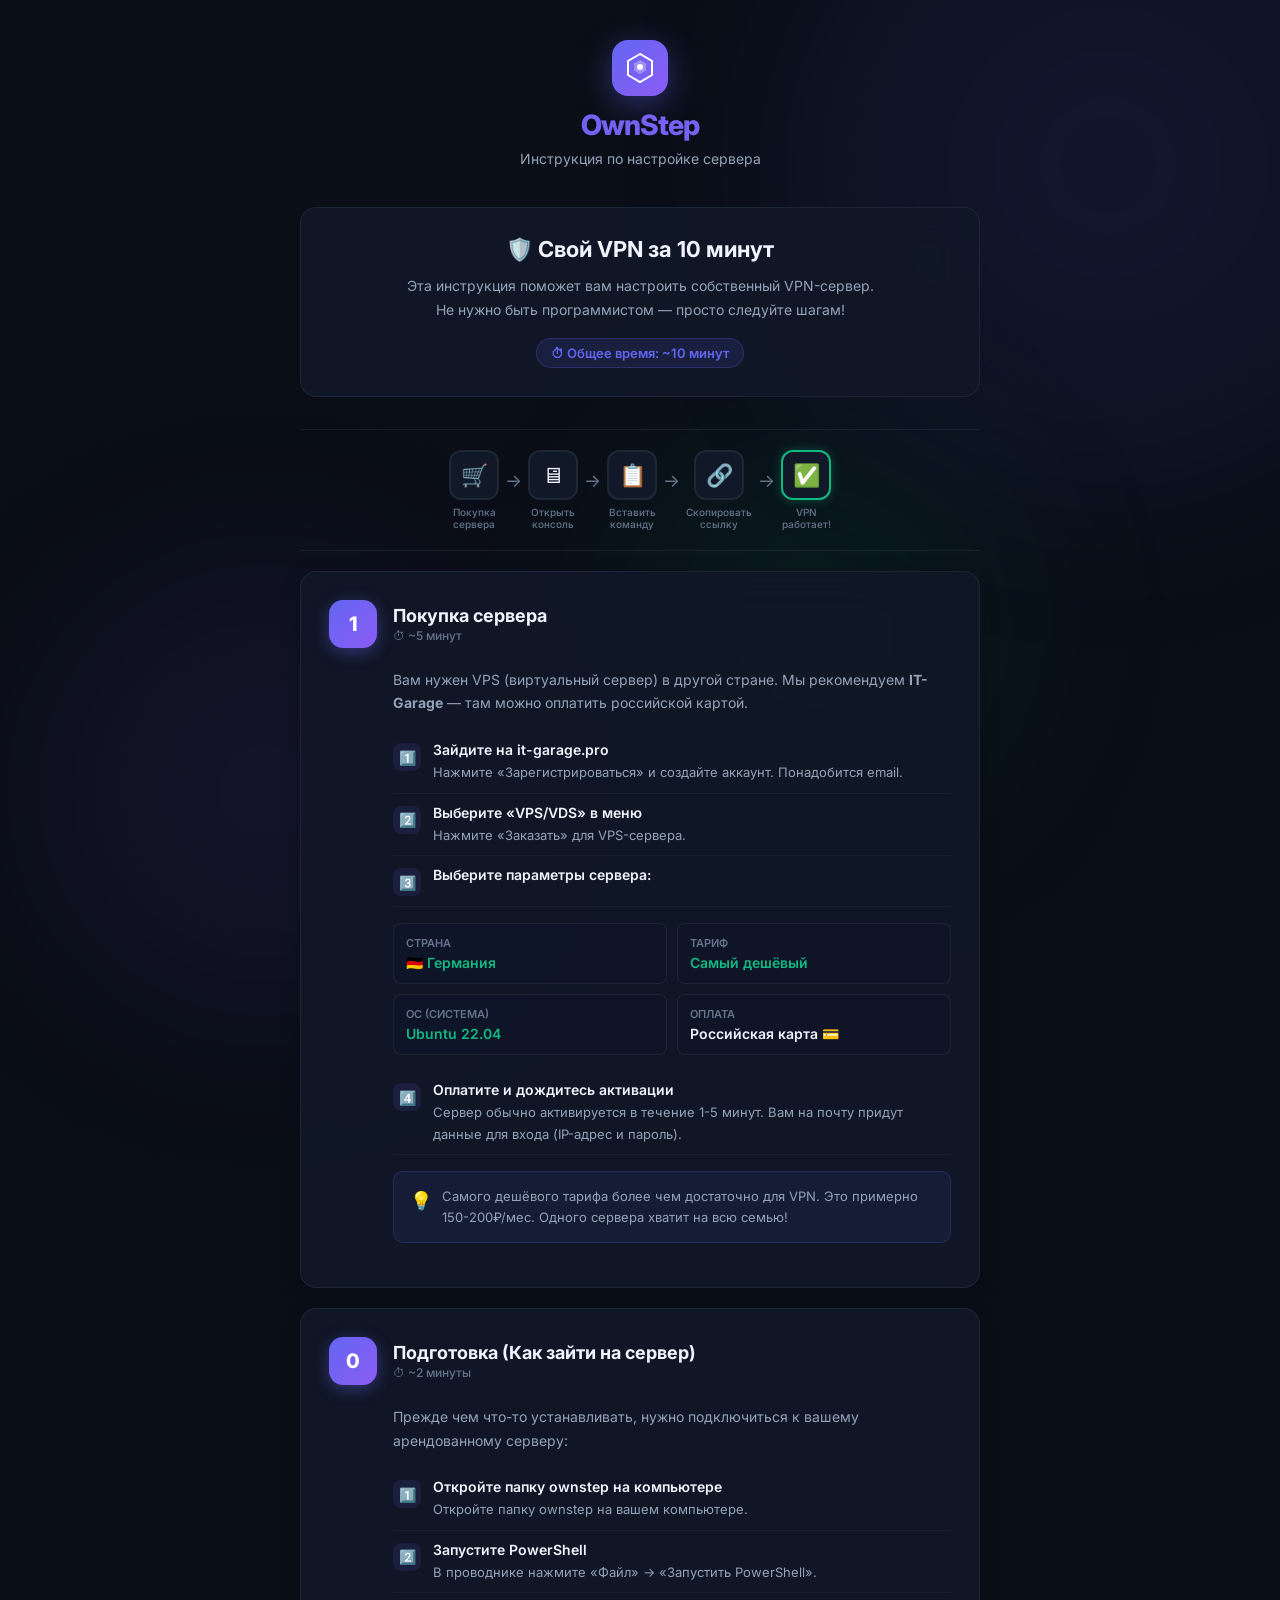
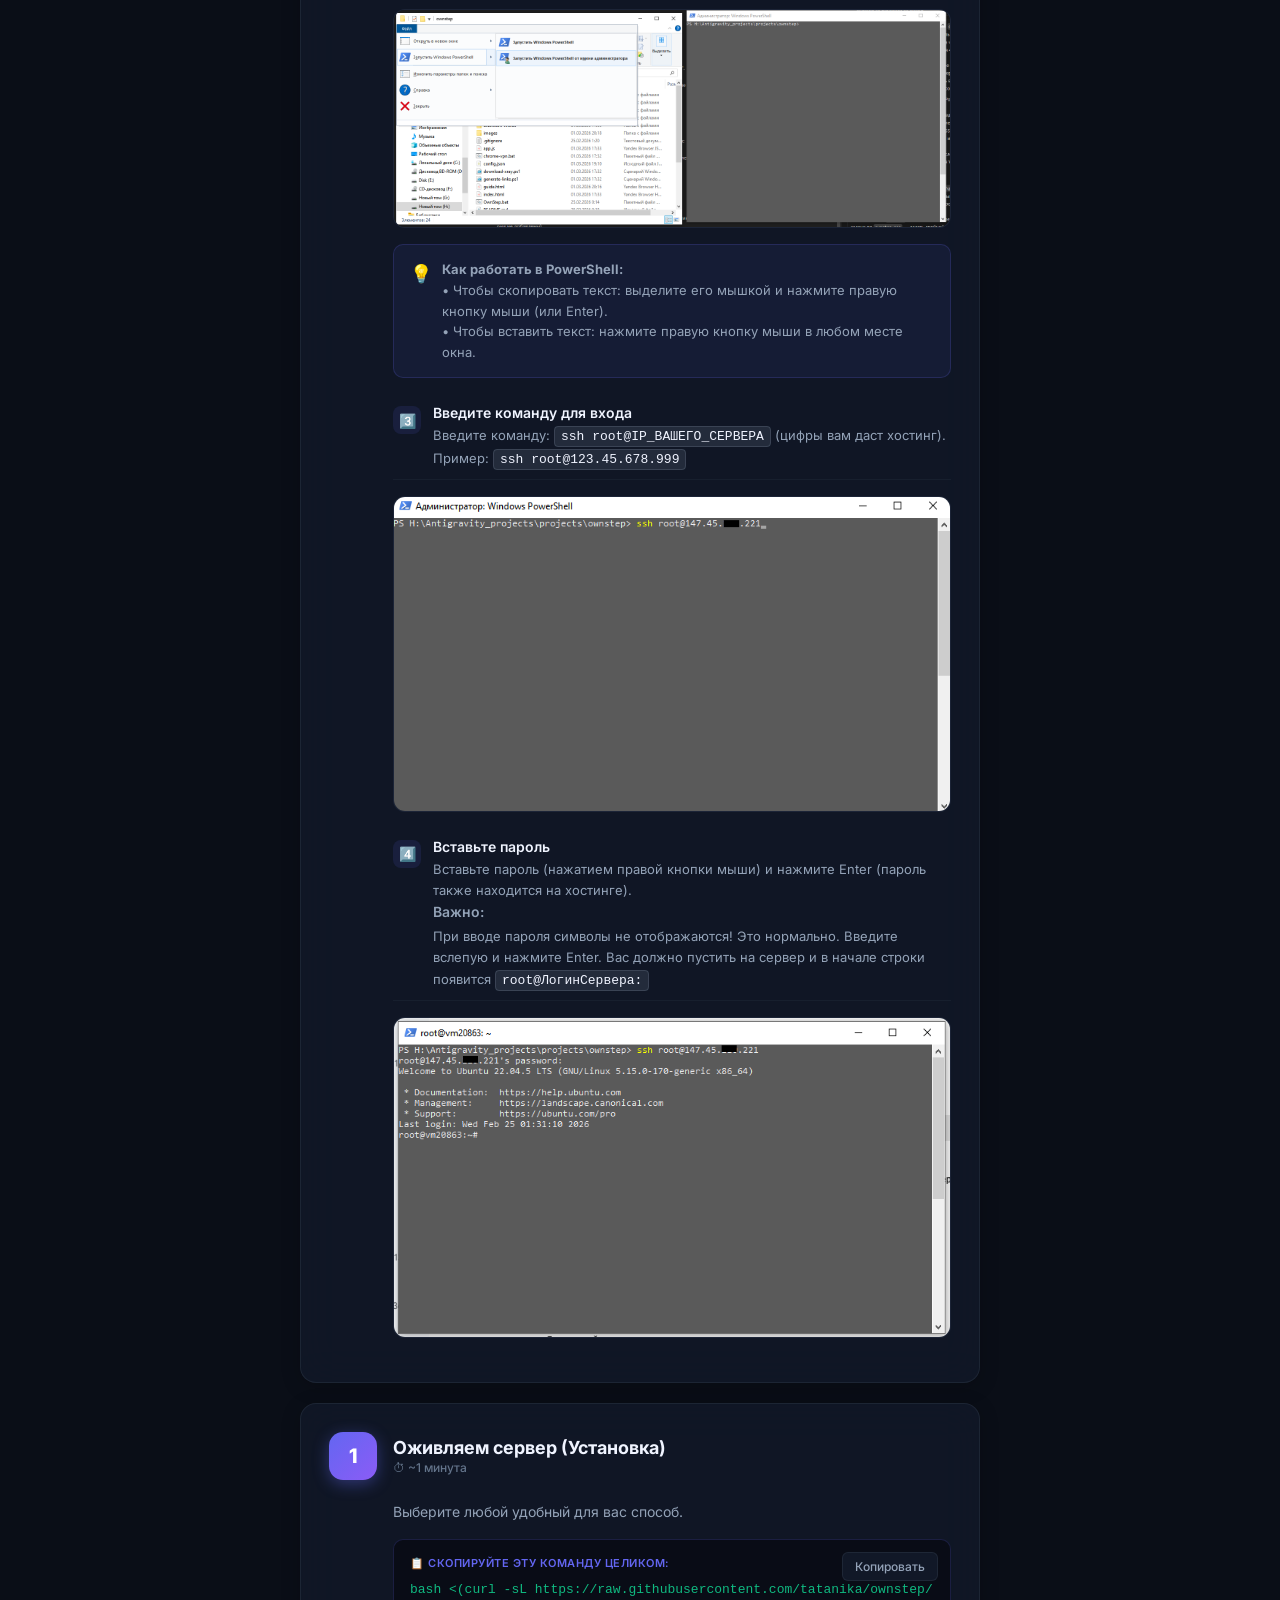
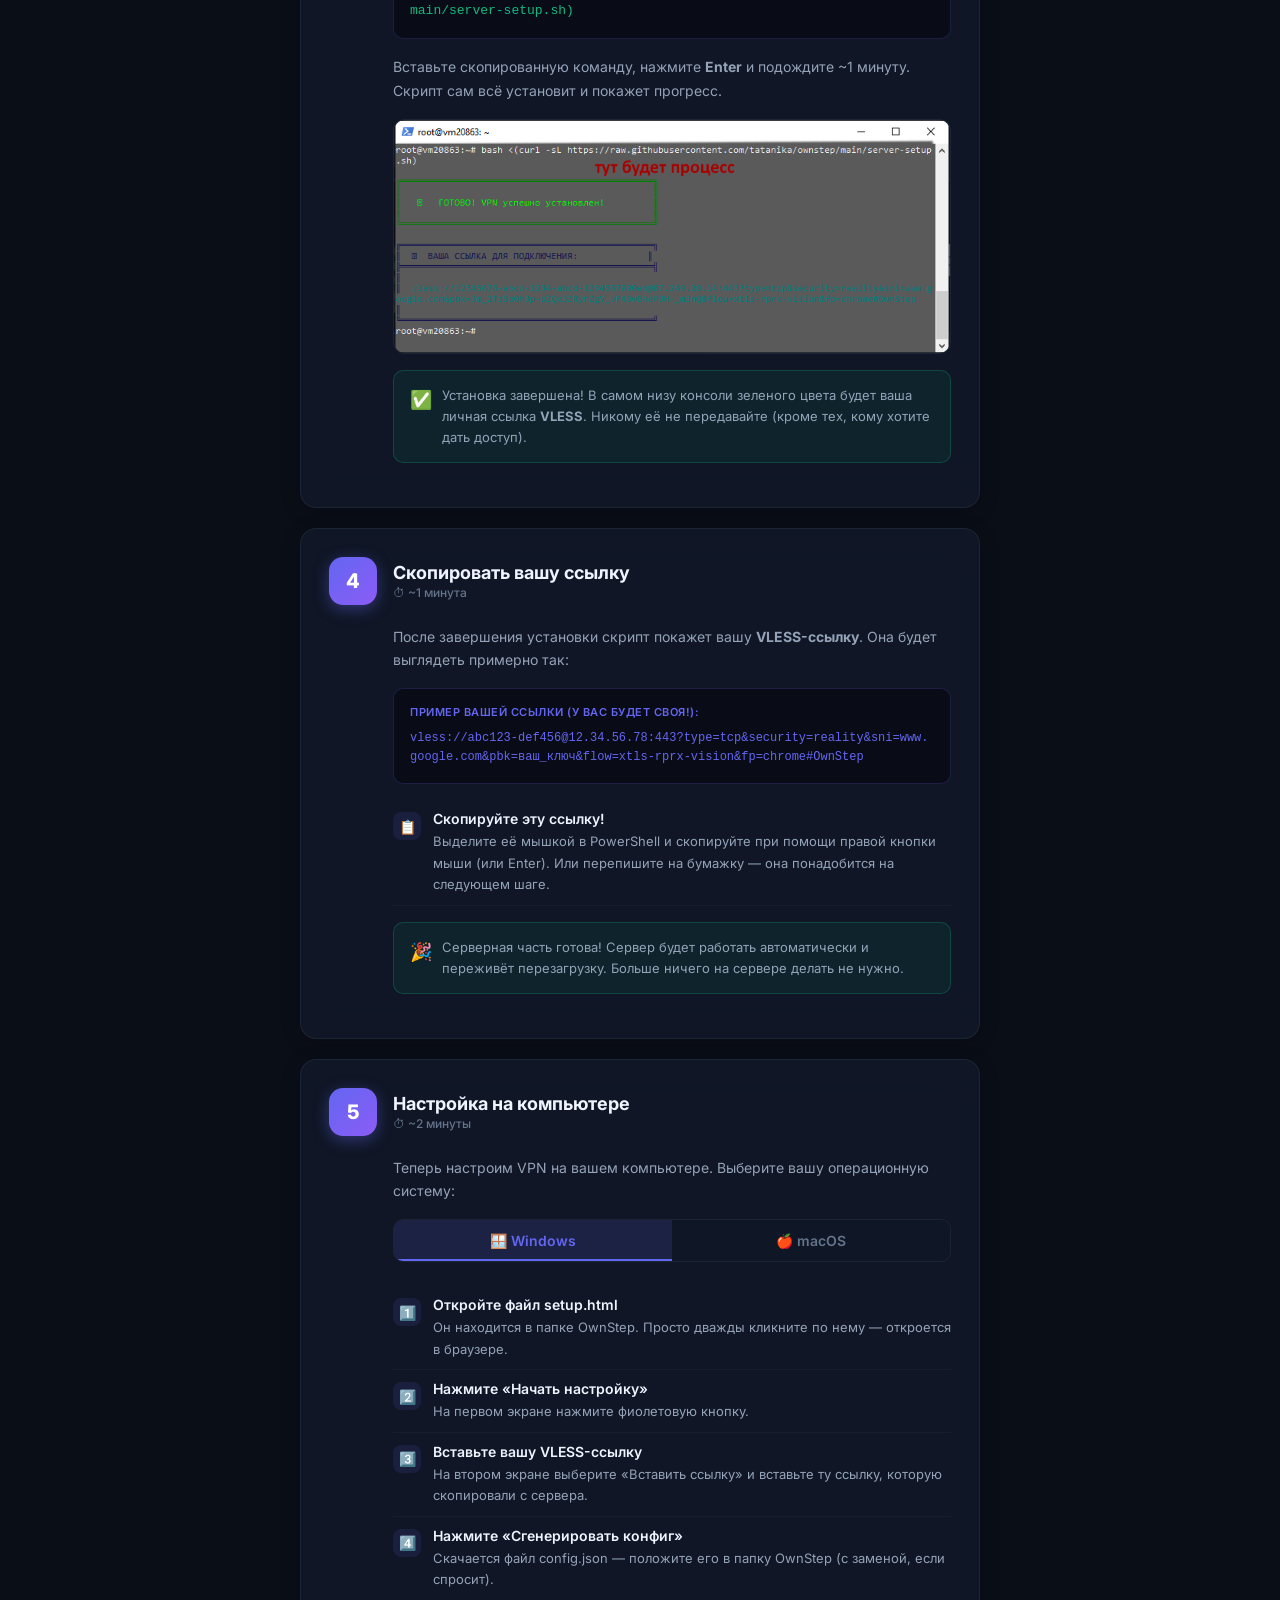
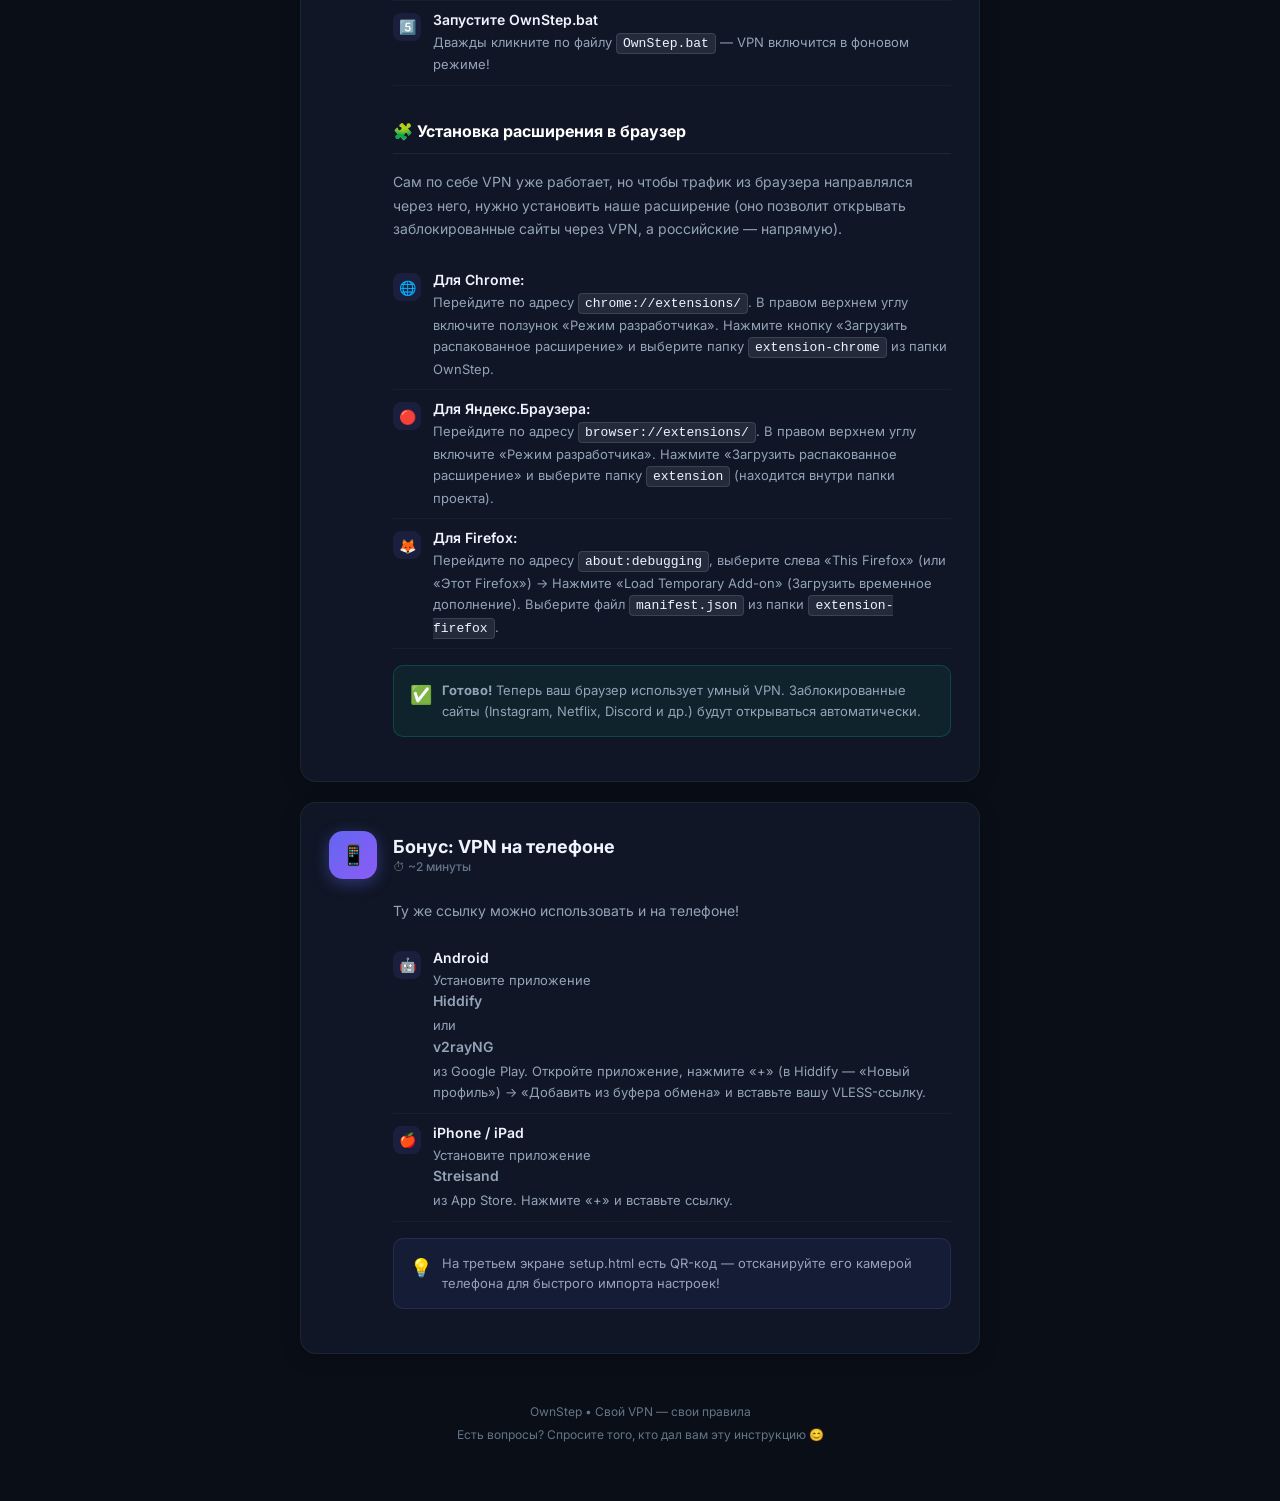
==== commit 6a87922a: "Add macOS support: launcher, scripts, guide tabs, setup updates" ====
--- a/guide.html
+++ b/guide.html
@@ -569,6 +569,49 @@
             border: 1px solid rgba(148, 163, 184, 0.2);
         }
 
+        /* OS Tab Switcher */
+        .os-tabs {
+            display: flex;
+            gap: 0;
+            margin-bottom: 24px;
+            border-radius: 10px;
+            overflow: hidden;
+            border: 1px solid var(--border);
+        }
+
+        .os-tab {
+            flex: 1;
+            padding: 12px 16px;
+            text-align: center;
+            font-size: 14px;
+            font-weight: 600;
+            cursor: pointer;
+            background: rgba(15, 23, 42, 0.4);
+            color: var(--muted);
+            border: none;
+            transition: all 0.3s ease;
+            font-family: var(--font);
+        }
+
+        .os-tab:hover {
+            background: rgba(15, 23, 42, 0.7);
+            color: var(--text2);
+        }
+
+        .os-tab.active {
+            background: rgba(99, 102, 241, 0.15);
+            color: var(--accent);
+            box-shadow: inset 0 -2px 0 var(--accent);
+        }
+
+        .os-content {
+            display: none;
+        }
+
+        .os-content.active {
+            display: block;
+        }
+
         /* Responsive */
         @media (max-width: 640px) {
             .guide {
@@ -884,95 +927,210 @@
                 </div>
             </div>
             <div class="step-body">
-                <p>Теперь настроим VPN на вашем компьютере с помощью мастера OwnStep.</p>
-
-                <div class="substep">
-                    <div class="substep-icon">1️⃣</div>
-                    <div class="substep-content">
-                        <strong>Откройте файл setup.html</strong>
-                        <span>Он находится в папке OwnStep. Просто дважды кликните по нему — откроется в
-                            браузере.</span>
-                    </div>
-                </div>
-
-                <div class="substep">
-                    <div class="substep-icon">2️⃣</div>
-                    <div class="substep-content">
-                        <strong>Нажмите «Начать настройку»</strong>
-                        <span>На первом экране нажмите фиолетовую кнопку.</span>
-                    </div>
-                </div>
-
-                <div class="substep">
-                    <div class="substep-icon">3️⃣</div>
-                    <div class="substep-content">
-                        <strong>Вставьте вашу VLESS-ссылку</strong>
-                        <span>На втором экране выберите «Вставить ссылку» и вставьте ту ссылку, которую скопировали
-                            с сервера.</span>
-                    </div>
-                </div>
-
-                <div class="substep">
-                    <div class="substep-icon">4️⃣</div>
-                    <div class="substep-content">
-                        <strong>Нажмите «Сгенерировать конфиг»</strong>
-                        <span>Скачается файл config.json — положите его в папку OwnStep (с заменой, если
-                            спросит).</span>
-                    </div>
-                </div>
-
-                <div class="substep">
-                    <div class="substep-icon">5️⃣</div>
-                    <div class="substep-content">
-                        <strong>Запустите OwnStep.bat</strong>
-                        <span>Дважды кликните по файлу OwnStep.bat — VPN включится в фоновом режиме!</span>
-                    </div>
-                </div>
-
-                <p
-                    style="margin-top: 32px; margin-bottom: 16px; color: #fff; font-size: 16px; font-weight: 700; border-bottom: 1px solid var(--border); padding-bottom: 8px;">
-                    🧩 Установка расширения в браузер</p>
-                <p style="margin-bottom: 20px;">Сам по себе VPN уже работает, но чтобы трафик из браузера направлялся
-                    через него, нужно установить
-                    наше расширение (оно позволит открывать заблокированные сайты через VPN, а российские — напрямую).
-                </p>
-
-                <div class="substep">
-                    <div class="substep-icon">🌐</div>
-                    <div class="substep-content">
-                        <strong>Для Chrome:</strong>
-                        <span>Перейдите по адресу <code>chrome://extensions/</code>. В правом верхнем углу включите
-                            ползунок «Режим разработчика». Нажмите кнопку «Загрузить распакованное расширение» и
-                            выберите папку <code>extension-chrome</code> из папки OwnStep.</span>
-                    </div>
-                </div>
-
-                <div class="substep">
-                    <div class="substep-icon">🔴</div>
-                    <div class="substep-content">
-                        <strong>Для Яндекс.Браузера:</strong>
-                        <span>Перейдите по адресу <code>browser://extensions/</code>. В правом верхнем углу включите
-                            «Режим разработчика». Нажмите «Загрузить распакованное расширение» и выберите папку
-                            <code>extension</code> (находится внутри папки проекта).</span>
-                    </div>
-                </div>
-
-                <div class="substep">
-                    <div class="substep-icon">🦊</div>
-                    <div class="substep-content">
-                        <strong>Для Firefox:</strong>
-                        <span>Перейдите по адресу <code>about:debugging</code>, выберите слева «This Firefox» (или «Этот
-                            Firefox») → Нажмите «Load Temporary Add-on» (Загрузить временное дополнение). Выберите файл
-                            <code>manifest.json</code> из папки <code>extension-firefox</code>.</span>
-                    </div>
-                </div>
-
-                <div class="info-box success">
-                    <div class="info-icon">✅</div>
-                    <div>
-                        <strong>Готово!</strong> Теперь ваш браузер использует умный VPN. Заблокированные сайты
-                        (Instagram, Netflix, Discord и др.) будут открываться автоматически. Вы можете кликнуть на
-                        иконку OwnStep в панели расширений браузера, чтобы добавить свои сайты.
+                <p>Теперь настроим VPN на вашем компьютере. Выберите вашу операционную систему:</p>
+
+                <!-- OS Tab Switcher -->
+                <div class="os-tabs">
+                    <button class="os-tab active" onclick="switchOS('windows')">🪟 Windows</button>
+                    <button class="os-tab" onclick="switchOS('mac')">🍎 macOS</button>
+                </div>
+
+                <!-- ====== WINDOWS CONTENT ====== -->
+                <div class="os-content active" id="os-windows">
+                    <div class="substep">
+                        <div class="substep-icon">1️⃣</div>
+                        <div class="substep-content">
+                            <strong>Откройте файл setup.html</strong>
+                            <span>Он находится в папке OwnStep. Просто дважды кликните по нему — откроется в
+                                браузере.</span>
+                        </div>
+                    </div>
+
+                    <div class="substep">
+                        <div class="substep-icon">2️⃣</div>
+                        <div class="substep-content">
+                            <strong>Нажмите «Начать настройку»</strong>
+                            <span>На первом экране нажмите фиолетовую кнопку.</span>
+                        </div>
+                    </div>
+
+                    <div class="substep">
+                        <div class="substep-icon">3️⃣</div>
+                        <div class="substep-content">
+                            <strong>Вставьте вашу VLESS-ссылку</strong>
+                            <span>На втором экране выберите «Вставить ссылку» и вставьте ту ссылку, которую скопировали
+                                с сервера.</span>
+                        </div>
+                    </div>
+
+                    <div class="substep">
+                        <div class="substep-icon">4️⃣</div>
+                        <div class="substep-content">
+                            <strong>Нажмите «Сгенерировать конфиг»</strong>
+                            <span>Скачается файл config.json — положите его в папку OwnStep (с заменой, если
+                                спросит).</span>
+                        </div>
+                    </div>
+
+                    <div class="substep">
+                        <div class="substep-icon">5️⃣</div>
+                        <div class="substep-content">
+                            <strong>Запустите OwnStep.bat</strong>
+                            <span>Дважды кликните по файлу <code>OwnStep.bat</code> — VPN включится в фоновом
+                                режиме!</span>
+                        </div>
+                    </div>
+
+                    <p
+                        style="margin-top: 32px; margin-bottom: 16px; color: #fff; font-size: 16px; font-weight: 700; border-bottom: 1px solid var(--border); padding-bottom: 8px;">
+                        🧩 Установка расширения в браузер</p>
+                    <p style="margin-bottom: 20px;">Сам по себе VPN уже работает, но чтобы трафик из браузера
+                        направлялся
+                        через него, нужно установить
+                        наше расширение (оно позволит открывать заблокированные сайты через VPN, а российские —
+                        напрямую).
+                    </p>
+
+                    <div class="substep">
+                        <div class="substep-icon">🌐</div>
+                        <div class="substep-content">
+                            <strong>Для Chrome:</strong>
+                            <span>Перейдите по адресу <code>chrome://extensions/</code>. В правом верхнем углу включите
+                                ползунок «Режим разработчика». Нажмите кнопку «Загрузить распакованное расширение» и
+                                выберите папку <code>extension-chrome</code> из папки OwnStep.</span>
+                        </div>
+                    </div>
+
+                    <div class="substep">
+                        <div class="substep-icon">🔴</div>
+                        <div class="substep-content">
+                            <strong>Для Яндекс.Браузера:</strong>
+                            <span>Перейдите по адресу <code>browser://extensions/</code>. В правом верхнем углу включите
+                                «Режим разработчика». Нажмите «Загрузить распакованное расширение» и выберите папку
+                                <code>extension</code> (находится внутри папки проекта).</span>
+                        </div>
+                    </div>
+
+                    <div class="substep">
+                        <div class="substep-icon">🦊</div>
+                        <div class="substep-content">
+                            <strong>Для Firefox:</strong>
+                            <span>Перейдите по адресу <code>about:debugging</code>, выберите слева «This Firefox» (или
+                                «Этот
+                                Firefox») → Нажмите «Load Temporary Add-on» (Загрузить временное дополнение). Выберите
+                                файл
+                                <code>manifest.json</code> из папки <code>extension-firefox</code>.</span>
+                        </div>
+                    </div>
+
+                    <div class="info-box success">
+                        <div class="info-icon">✅</div>
+                        <div>
+                            <strong>Готово!</strong> Теперь ваш браузер использует умный VPN. Заблокированные сайты
+                            (Instagram, Netflix, Discord и др.) будут открываться автоматически.
+                        </div>
+                    </div>
+                </div>
+
+                <!-- ====== macOS CONTENT ====== -->
+                <div class="os-content" id="os-mac">
+                    <div class="substep">
+                        <div class="substep-icon">1️⃣</div>
+                        <div class="substep-content">
+                            <strong>Откройте файл setup.html</strong>
+                            <span>Он находится в папке OwnStep. Дважды кликните — откроется в браузере.</span>
+                        </div>
+                    </div>
+
+                    <div class="substep">
+                        <div class="substep-icon">2️⃣</div>
+                        <div class="substep-content">
+                            <strong>Нажмите «Начать настройку»</strong>
+                            <span>На первом экране нажмите фиолетовую кнопку.</span>
+                        </div>
+                    </div>
+
+                    <div class="substep">
+                        <div class="substep-icon">3️⃣</div>
+                        <div class="substep-content">
+                            <strong>Вставьте вашу VLESS-ссылку</strong>
+                            <span>На втором экране выберите «Вставить ссылку» и вставьте ту ссылку, которую скопировали
+                                с сервера.</span>
+                        </div>
+                    </div>
+
+                    <div class="substep">
+                        <div class="substep-icon">4️⃣</div>
+                        <div class="substep-content">
+                            <strong>Нажмите «Сгенерировать конфиг»</strong>
+                            <span>Скачается файл config.json — положите его в папку OwnStep.</span>
+                        </div>
+                    </div>
+
+                    <div class="substep">
+                        <div class="substep-icon">5️⃣</div>
+                        <div class="substep-content">
+                            <strong>Разрешите запуск скрипта (только первый раз)</strong>
+                            <span>Откройте Терминал (Finder → Программы → Утилиты → Терминал), перетащите файл
+                                <code>OwnStep-mac.command</code> в окно Терминала и нажмите Enter. Или кликните правой
+                                кнопкой → «Открыть» → «Открыть».
+                                macOS может спросить разрешение — нажмите «Открыть».</span>
+                        </div>
+                    </div>
+
+                    <div class="substep">
+                        <div class="substep-icon">6️⃣</div>
+                        <div class="substep-content">
+                            <strong>Запустите OwnStep-mac.command</strong>
+                            <span>Дважды кликните по файлу <code>OwnStep-mac.command</code> — откроется Терминал и VPN
+                                включится!
+                                Не закрывайте это окно.</span>
+                        </div>
+                    </div>
+
+                    <div class="info-box warning">
+                        <div class="info-icon">⚠️</div>
+                        <div>Если macOS показывает ошибку «не удаётся открыть, так как разработчик не идентифицирован» —
+                            нажмите правой кнопкой на файл → «Открыть» → «Открыть». Или в Системных настройках →
+                            Конфиденциальность и безопасность → нажмите «Всё равно открыть».</div>
+                    </div>
+
+                    <p
+                        style="margin-top: 32px; margin-bottom: 16px; color: #fff; font-size: 16px; font-weight: 700; border-bottom: 1px solid var(--border); padding-bottom: 8px;">
+                        🧩 Установка расширения в браузер</p>
+                    <p style="margin-bottom: 20px;">На Mac не работает Safari-расширение (Apple требует аккаунт
+                        разработчика). Установите
+                        <strong>Chrome</strong> или <strong>Firefox</strong> — они бесплатны и наше расширение с ними
+                        работает.
+                    </p>
+
+                    <div class="substep">
+                        <div class="substep-icon">🌐</div>
+                        <div class="substep-content">
+                            <strong>Для Chrome:</strong>
+                            <span>Перейдите по адресу <code>chrome://extensions/</code>. Включите «Developer mode»
+                                (Режим разработчика)
+                                вверху справа. Нажмите «Load unpacked» (Загрузить распакованное) и выберите папку
+                                <code>extension-chrome</code> из папки OwnStep.</span>
+                        </div>
+                    </div>
+
+                    <div class="substep">
+                        <div class="substep-icon">🦊</div>
+                        <div class="substep-content">
+                            <strong>Для Firefox:</strong>
+                            <span>Перейдите по адресу <code>about:debugging</code>, выберите «This Firefox» →
+                                «Load Temporary Add-on». Выберите файл <code>manifest.json</code> из папки
+                                <code>extension-firefox</code>.</span>
+                        </div>
+                    </div>
+
+                    <div class="info-box success">
+                        <div class="info-icon">✅</div>
+                        <div>
+                            <strong>Готово!</strong> Теперь ваш браузер использует умный VPN. Заблокированные сайты
+                            (Instagram, Netflix, Discord и др.) будут открываться автоматически.
+                        </div>
                     </div>
                 </div>
             </div>
@@ -1025,6 +1183,21 @@
     </div>
 
     <script>
+        // OS Tab Switcher
+        function switchOS(os) {
+            document.querySelectorAll('.os-tab').forEach(t => t.classList.remove('active'));
+            document.querySelectorAll('.os-content').forEach(c => c.classList.remove('active'));
+            document.getElementById('os-' + os).classList.add('active');
+            event.target.classList.add('active');
+        }
+
+        // Auto-detect OS
+        if (navigator.platform.indexOf('Mac') > -1 || navigator.userAgent.indexOf('Mac') > -1) {
+            switchOS('mac');
+            document.querySelectorAll('.os-tab').forEach(t => t.classList.remove('active'));
+            document.querySelectorAll('.os-tab')[1].classList.add('active');
+        }
+
         function copyCommand() {
             const text = document.getElementById('installCommand').textContent;
             navigator.clipboard.writeText(text).then(() => {
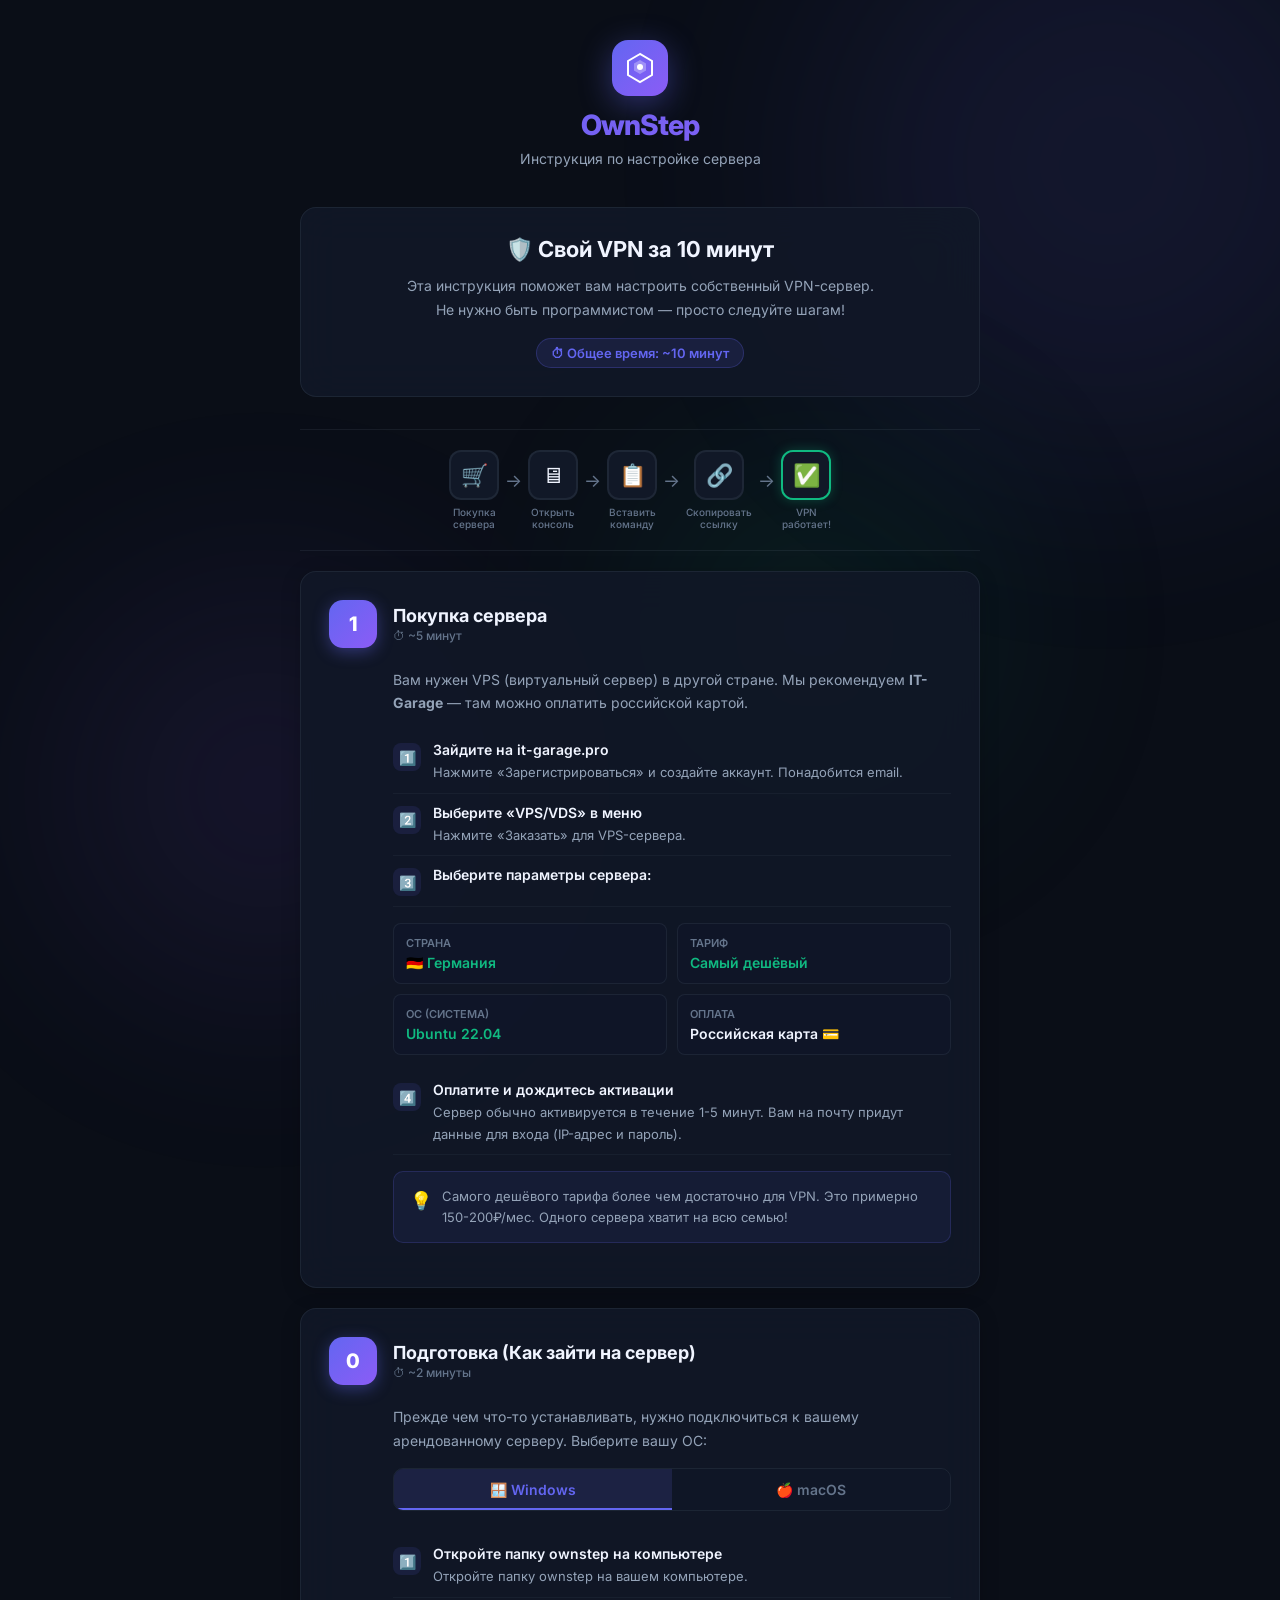
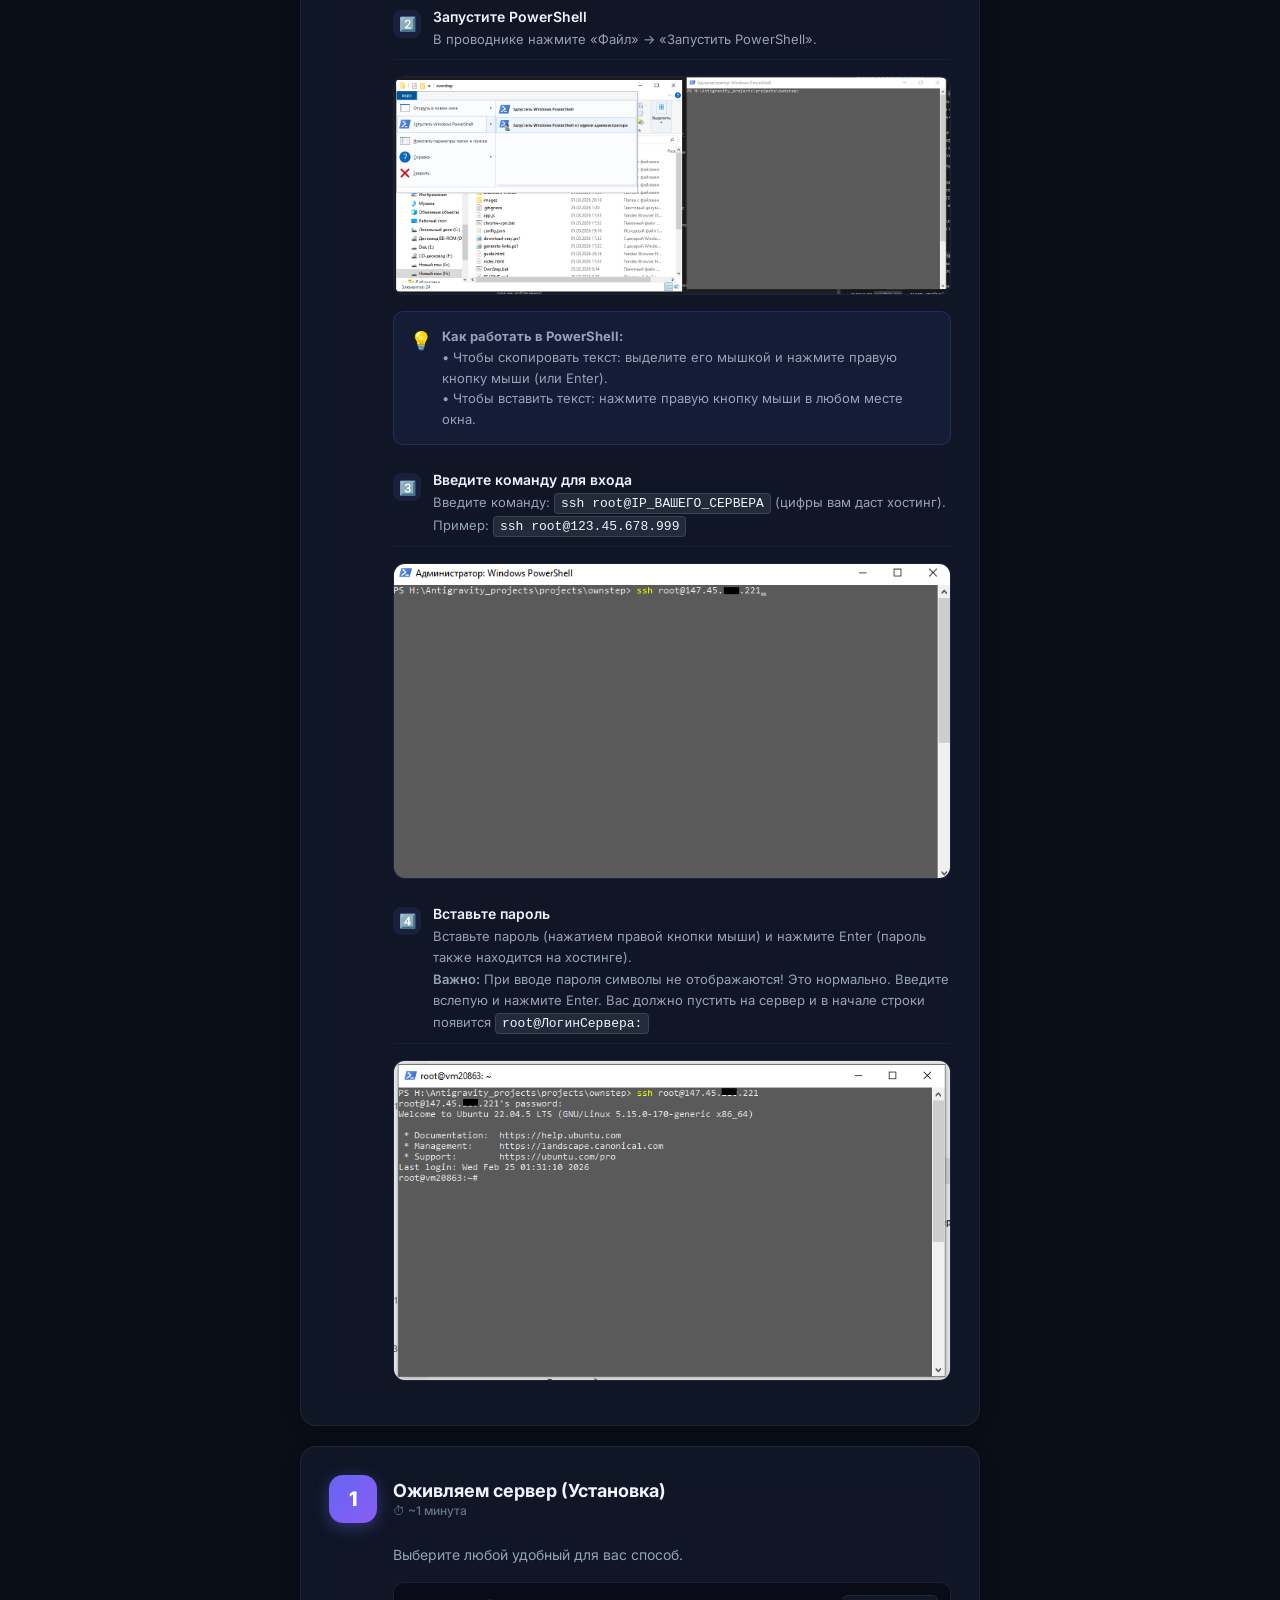
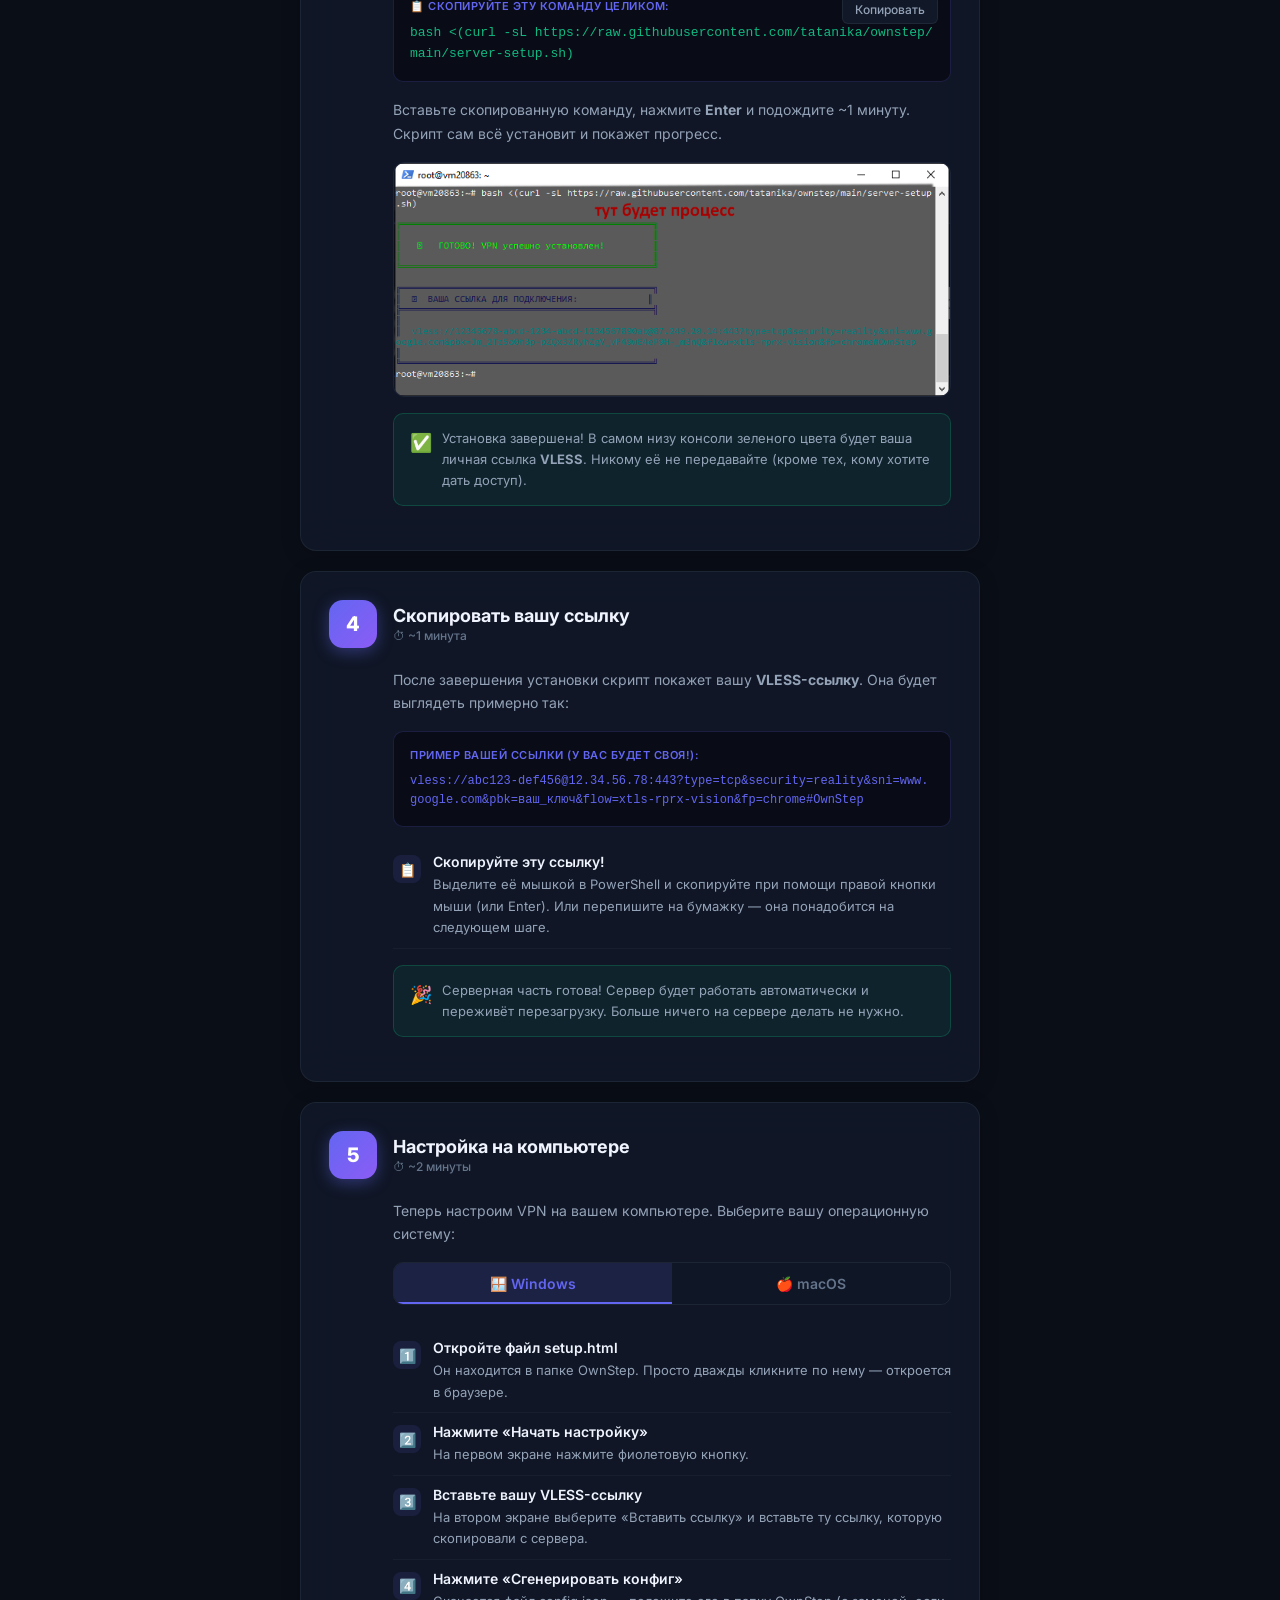
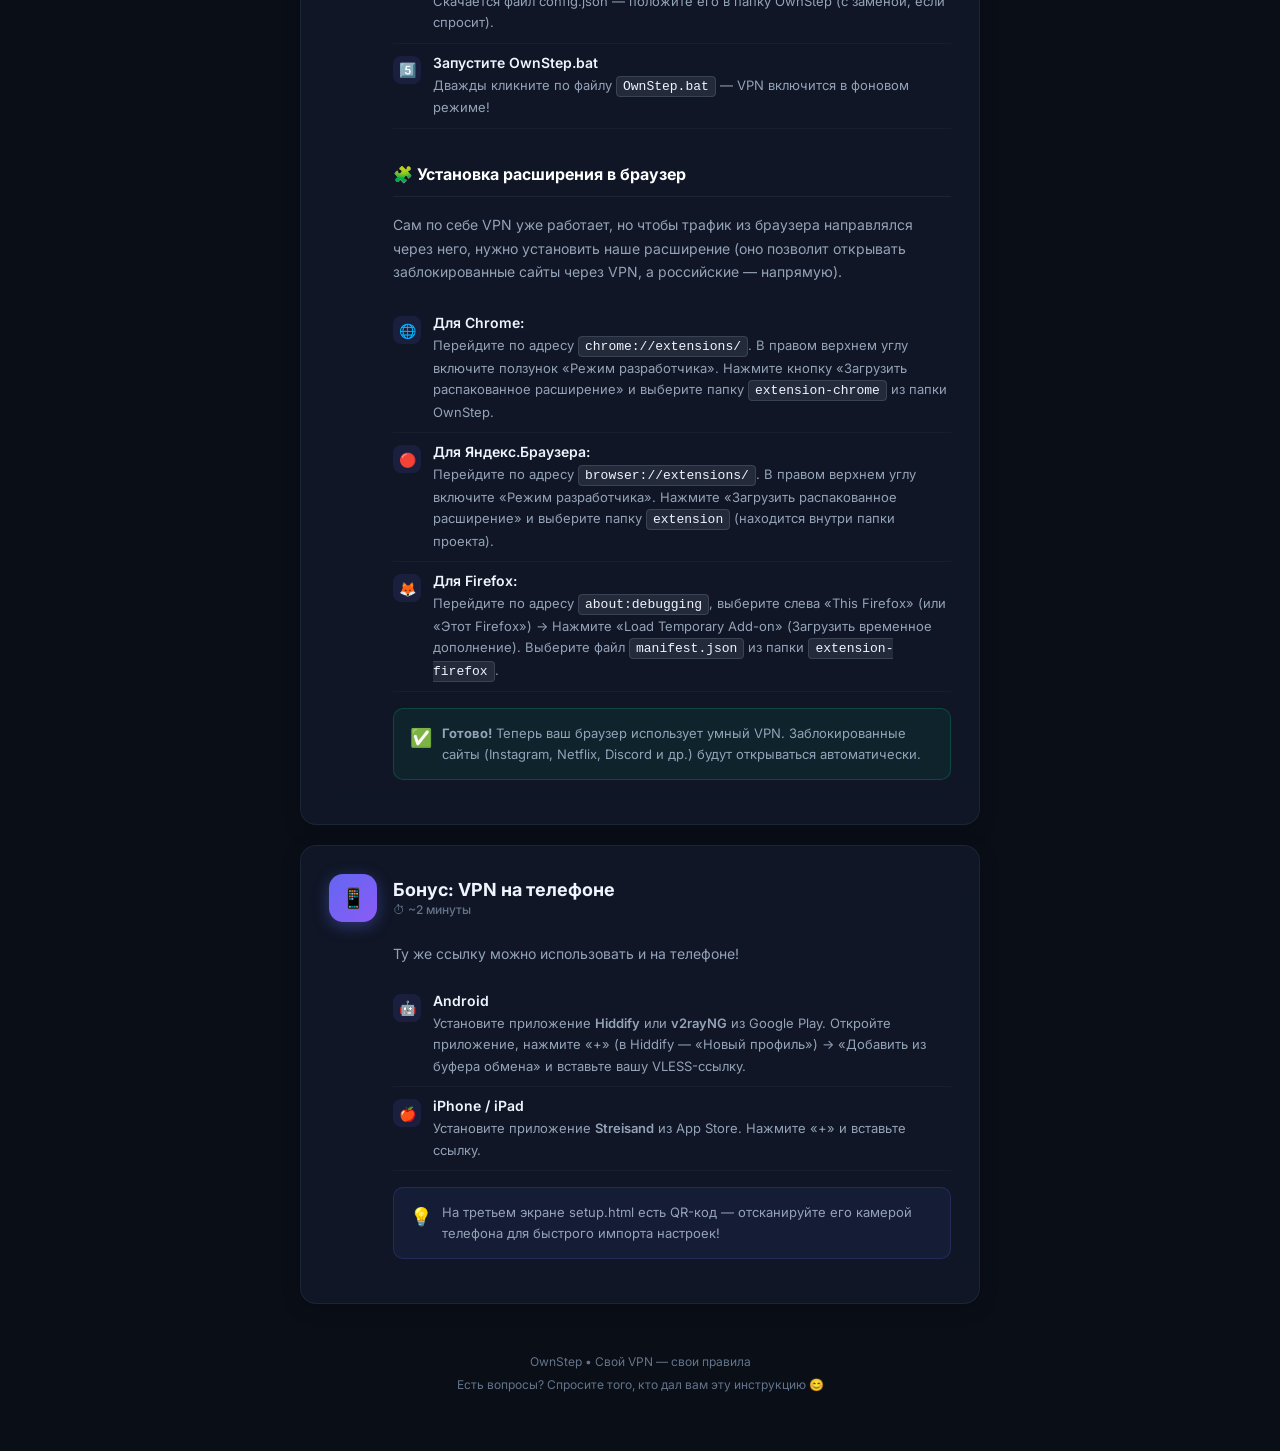
==== commit 140ae943: "Add macOS SSH tabs to guide, proxy6.net to extensions, exclude/restore auto-domains from popup" ====
--- a/guide.html
+++ b/guide.html
@@ -288,6 +288,12 @@
             margin-bottom: 3px;
         }
 
+        .substep-content span strong {
+            display: inline;
+            font-size: inherit;
+            margin-bottom: 0;
+        }
+
         .substep-content span {
             font-size: 13px;
             color: var(--text2);
@@ -777,67 +783,132 @@
                 </div>
             </div>
             <div class="step-body">
-                <p>Прежде чем что-то устанавливать, нужно подключиться к вашему арендованному серверу:</p>
-
-                <div class="substep">
-                    <div class="substep-icon">1️⃣</div>
-                    <div class="substep-content">
-                        <strong>Откройте папку ownstep на компьютере</strong>
-                        <span>Откройте папку ownstep на вашем компьютере.</span>
-                    </div>
-                </div>
-
-                <div class="substep">
-                    <div class="substep-icon">2️⃣</div>
-                    <div class="substep-content">
-                        <strong>Запустите PowerShell</strong>
-                        <span>В проводнике нажмите «Файл» -&gt; «Запустить PowerShell».</span>
-                    </div>
-                </div>
-
-                <div class="screenshot" style="padding: 0; overflow: hidden; border: 1px solid var(--border);">
-                    <img src="images/ssh-open.png" alt="Открытие PowerShell" class="zoomable-image"
-                        style="width: 100%; display: block;">
-                </div>
-
-                <div class="info-box">
-                    <div class="info-icon">💡</div>
-                    <div>
-                        <strong>Как работать в PowerShell:</strong><br>
-                        • Чтобы скопировать текст: выделите его мышкой и нажмите правую кнопку мыши (или Enter).<br>
-                        • Чтобы вставить текст: нажмите правую кнопку мыши в любом месте окна.
-                    </div>
-                </div>
-
-                <div class="substep">
-                    <div class="substep-icon">3️⃣</div>
-                    <div class="substep-content">
-                        <strong>Введите команду для входа</strong>
-                        <span>Введите команду: <code>ssh root@IP_ВАШЕГО_СЕРВЕРА</code> (цифры вам даст хостинг). Пример:
-                            <code>ssh root@123.45.678.999</code></span>
-                    </div>
-                </div>
-
-                <div class="screenshot" style="padding: 0; overflow: hidden; border: 1px solid var(--border);">
-                    <img src="images/ssh-login.png" alt="Ввод команды ssh root@ip" class="zoomable-image"
-                        style="width: 100%; display: block;">
-                </div>
-
-                <div class="substep">
-                    <div class="substep-icon">4️⃣</div>
-                    <div class="substep-content">
-                        <strong>Вставьте пароль</strong>
-                        <span>Вставьте пароль (нажатием правой кнопки мыши) и нажмите Enter (пароль также находится на
-                            хостинге).<br>
-                            <strong>Важно:</strong> При вводе пароля символы не отображаются! Это нормально. Введите
-                            вслепую и нажмите Enter. Вас должно пустить на
-                            сервер и в начале строки появится <code>root@ЛогинСервера:</code></span>
-                    </div>
-                </div>
-
-                <div class="screenshot" style="padding: 0; overflow: hidden; border: 1px solid var(--border);">
-                    <img src="images/ssh-password.png" alt="Ввод пароля SSH в PowerShell" class="zoomable-image"
-                        style="width: 100%; display: block;">
+                <p>Прежде чем что-то устанавливать, нужно подключиться к вашему арендованному серверу. Выберите вашу ОС:
+                </p>
+
+                <!-- OS Tab Switcher for Step 0 -->
+                <div class="os-tabs">
+                    <button class="os-tab active" onclick="switchOS0('windows0')">🪟 Windows</button>
+                    <button class="os-tab" onclick="switchOS0('mac0')">🍎 macOS</button>
+                </div>
+
+                <!-- ====== WINDOWS ====== -->
+                <div class="os-content active" id="os-windows0">
+                    <div class="substep">
+                        <div class="substep-icon">1️⃣</div>
+                        <div class="substep-content">
+                            <strong>Откройте папку ownstep на компьютере</strong>
+                            <span>Откройте папку ownstep на вашем компьютере.</span>
+                        </div>
+                    </div>
+
+                    <div class="substep">
+                        <div class="substep-icon">2️⃣</div>
+                        <div class="substep-content">
+                            <strong>Запустите PowerShell</strong>
+                            <span>В проводнике нажмите «Файл» -&gt; «Запустить PowerShell».</span>
+                        </div>
+                    </div>
+
+                    <div class="screenshot" style="padding: 0; overflow: hidden; border: 1px solid var(--border);">
+                        <img src="images/ssh-open.png" alt="Открытие PowerShell" class="zoomable-image"
+                            style="width: 100%; display: block;">
+                    </div>
+
+                    <div class="info-box">
+                        <div class="info-icon">💡</div>
+                        <div>
+                            <strong>Как работать в PowerShell:</strong><br>
+                            • Чтобы скопировать текст: выделите его мышкой и нажмите правую кнопку мыши (или Enter).<br>
+                            • Чтобы вставить текст: нажмите правую кнопку мыши в любом месте окна.
+                        </div>
+                    </div>
+
+                    <div class="substep">
+                        <div class="substep-icon">3️⃣</div>
+                        <div class="substep-content">
+                            <strong>Введите команду для входа</strong>
+                            <span>Введите команду: <code>ssh root@IP_ВАШЕГО_СЕРВЕРА</code> (цифры вам даст хостинг).
+                                Пример:
+                                <code>ssh root@123.45.678.999</code></span>
+                        </div>
+                    </div>
+
+                    <div class="screenshot" style="padding: 0; overflow: hidden; border: 1px solid var(--border);">
+                        <img src="images/ssh-login.png" alt="Ввод команды ssh root@ip" class="zoomable-image"
+                            style="width: 100%; display: block;">
+                    </div>
+
+                    <div class="substep">
+                        <div class="substep-icon">4️⃣</div>
+                        <div class="substep-content">
+                            <strong>Вставьте пароль</strong>
+                            <span>Вставьте пароль (нажатием правой кнопки мыши) и нажмите Enter (пароль также находится
+                                на
+                                хостинге).<br>
+                                <strong>Важно:</strong> При вводе пароля символы не отображаются! Это нормально. Введите
+                                вслепую и нажмите Enter. Вас должно пустить на
+                                сервер и в начале строки появится <code>root@ЛогинСервера:</code></span>
+                        </div>
+                    </div>
+
+                    <div class="screenshot" style="padding: 0; overflow: hidden; border: 1px solid var(--border);">
+                        <img src="images/ssh-password.png" alt="Ввод пароля SSH в PowerShell" class="zoomable-image"
+                            style="width: 100%; display: block;">
+                    </div>
+                </div>
+
+                <!-- ====== macOS ====== -->
+                <div class="os-content" id="os-mac0">
+                    <div class="substep">
+                        <div class="substep-icon">1️⃣</div>
+                        <div class="substep-content">
+                            <strong>Откройте Терминал</strong>
+                            <span>Нажмите <strong>Cmd + Пробел</strong>, наберите <strong>Terminal</strong> и нажмите
+                                Enter.
+                                Или откройте через Finder → Программы → Утилиты → Терминал.</span>
+                        </div>
+                    </div>
+
+                    <div class="substep">
+                        <div class="substep-icon">2️⃣</div>
+                        <div class="substep-content">
+                            <strong>Введите команду для входа</strong>
+                            <span>Введите команду: <code>ssh root@IP_ВАШЕГО_СЕРВЕРА</code> (цифры вам даст хостинг).
+                                Пример:
+                                <code>ssh root@123.45.678.999</code></span>
+                        </div>
+                    </div>
+
+                    <div class="info-box">
+                        <div class="info-icon">💡</div>
+                        <div>
+                            <strong>Как работать в Терминале:</strong><br>
+                            • Чтобы вставить текст: нажмите <strong>Cmd + V</strong>.<br>
+                            • Чтобы скопировать текст: выделите его мышкой и нажмите <strong>Cmd + C</strong>.
+                        </div>
+                    </div>
+
+                    <div class="substep">
+                        <div class="substep-icon">3️⃣</div>
+                        <div class="substep-content">
+                            <strong>Подтвердите подключение</strong>
+                            <span>Если Терминал спросит «Are you sure you want to continue connecting?» — введите
+                                <code>yes</code> и нажмите Enter.</span>
+                        </div>
+                    </div>
+
+                    <div class="substep">
+                        <div class="substep-icon">4️⃣</div>
+                        <div class="substep-content">
+                            <strong>Вставьте пароль</strong>
+                            <span>Вставьте пароль (<strong>Cmd + V</strong>) и нажмите Enter.
+                                Пароль находится в письме от хостинга.<br>
+                                <strong>Важно:</strong> При вводе пароля символы не отображаются! Это нормально. Введите
+                                вслепую и нажмите Enter. Вас должно пустить на
+                                сервер и в начале строки появится <code>root@ЛогинСервера:</code></span>
+                        </div>
+                    </div>
                 </div>
             </div>
         </div>
@@ -1183,19 +1254,40 @@
     </div>
 
     <script>
-        // OS Tab Switcher
+        // OS Tab Switcher — scoped per step card
         function switchOS(os) {
-            document.querySelectorAll('.os-tab').forEach(t => t.classList.remove('active'));
-            document.querySelectorAll('.os-content').forEach(c => c.classList.remove('active'));
-            document.getElementById('os-' + os).classList.add('active');
-            event.target.classList.add('active');
+            const btn = event.target;
+            const card = btn.closest('.step-card') || btn.closest('.step-body');
+            if (!card) return;
+            card.querySelectorAll('.os-tab').forEach(t => t.classList.remove('active'));
+            card.querySelectorAll('.os-content').forEach(c => c.classList.remove('active'));
+            btn.classList.add('active');
+            card.querySelector('#os-' + os).classList.add('active');
+        }
+
+        function switchOS0(id) {
+            const btn = event.target;
+            const card = btn.closest('.step-card');
+            if (!card) return;
+            card.querySelectorAll('.os-tab').forEach(t => t.classList.remove('active'));
+            card.querySelectorAll('.os-content').forEach(c => c.classList.remove('active'));
+            btn.classList.add('active');
+            card.querySelector('#os-' + id).classList.add('active');
         }
 
         // Auto-detect OS
         if (navigator.platform.indexOf('Mac') > -1 || navigator.userAgent.indexOf('Mac') > -1) {
-            switchOS('mac');
-            document.querySelectorAll('.os-tab').forEach(t => t.classList.remove('active'));
-            document.querySelectorAll('.os-tab')[1].classList.add('active');
+            // Switch all tab groups to macOS
+            document.querySelectorAll('.os-tabs').forEach(tabGroup => {
+                tabGroup.querySelectorAll('.os-tab').forEach(t => t.classList.remove('active'));
+                const macTab = tabGroup.querySelectorAll('.os-tab')[1];
+                if (macTab) macTab.classList.add('active');
+            });
+            document.querySelectorAll('.os-content').forEach(c => c.classList.remove('active'));
+            ['os-mac0', 'os-mac'].forEach(id => {
+                const el = document.getElementById(id);
+                if (el) el.classList.add('active');
+            });
         }
 
         function copyCommand() {
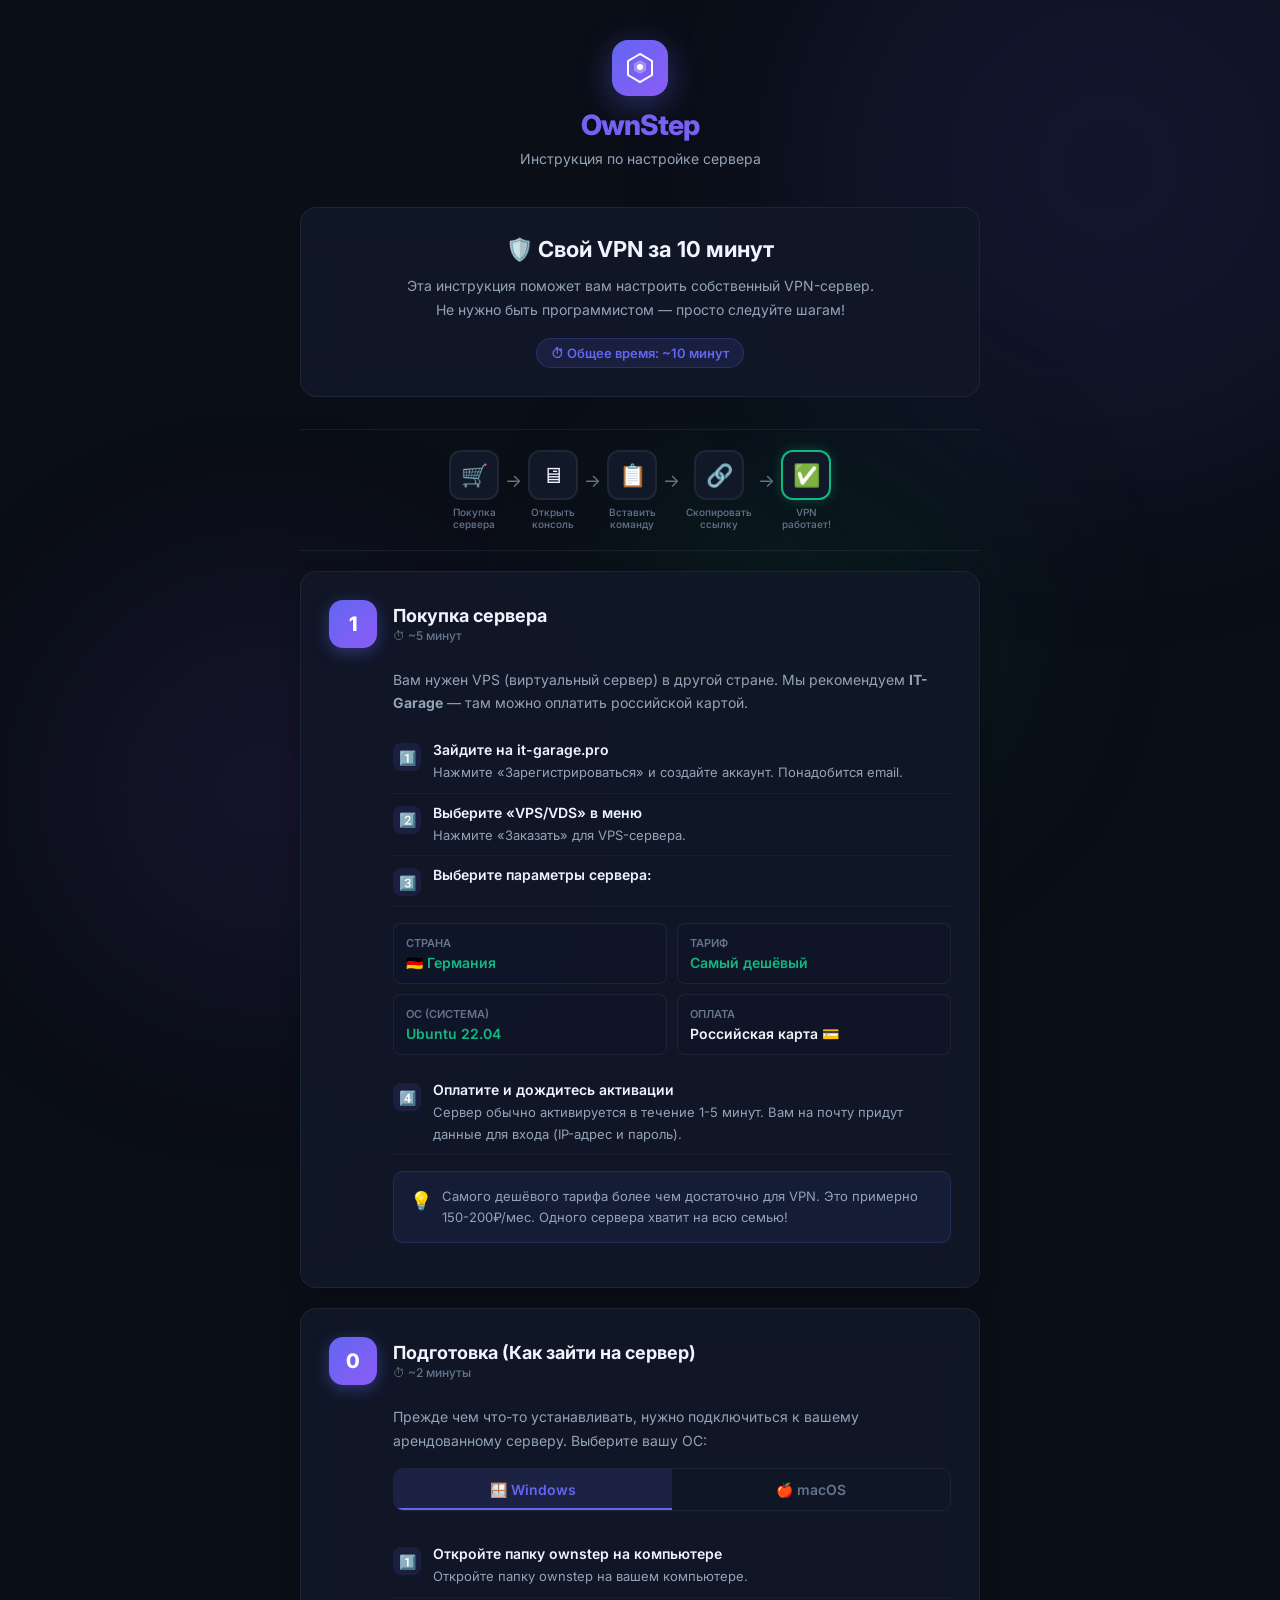
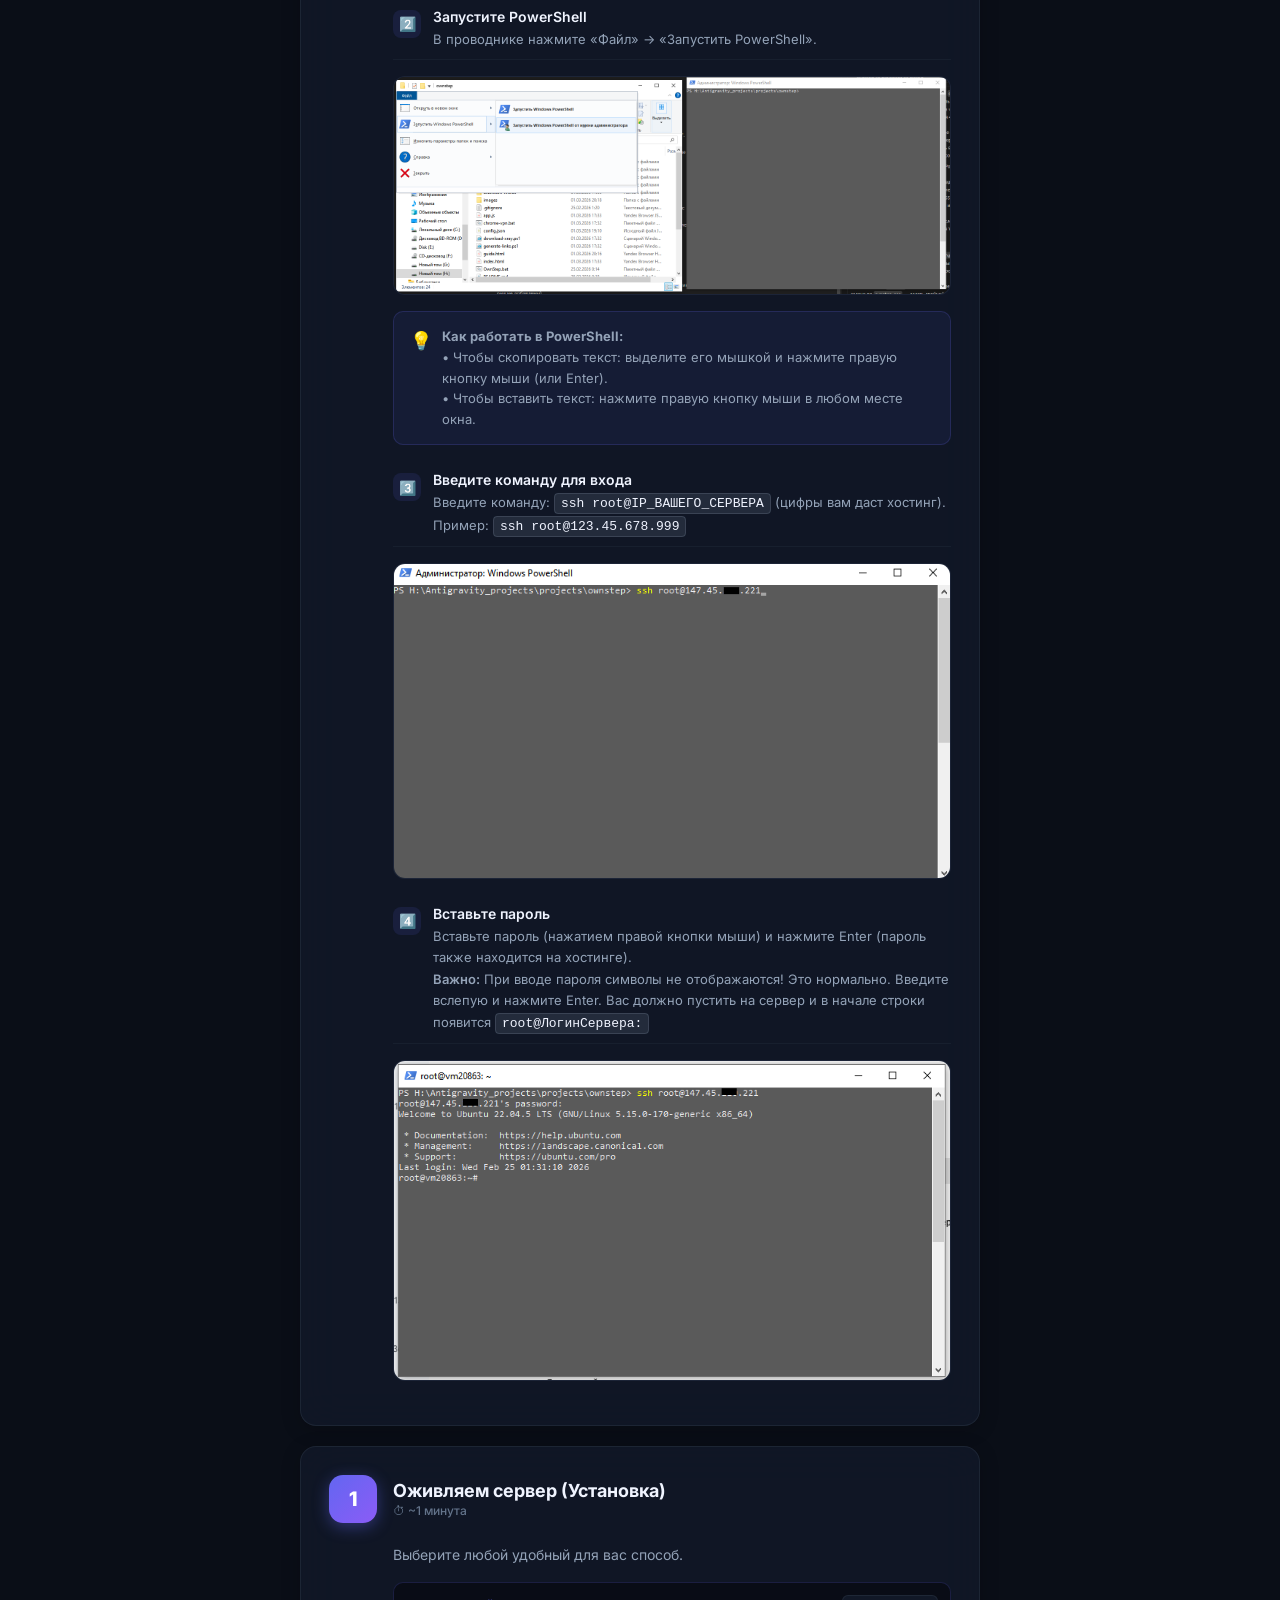
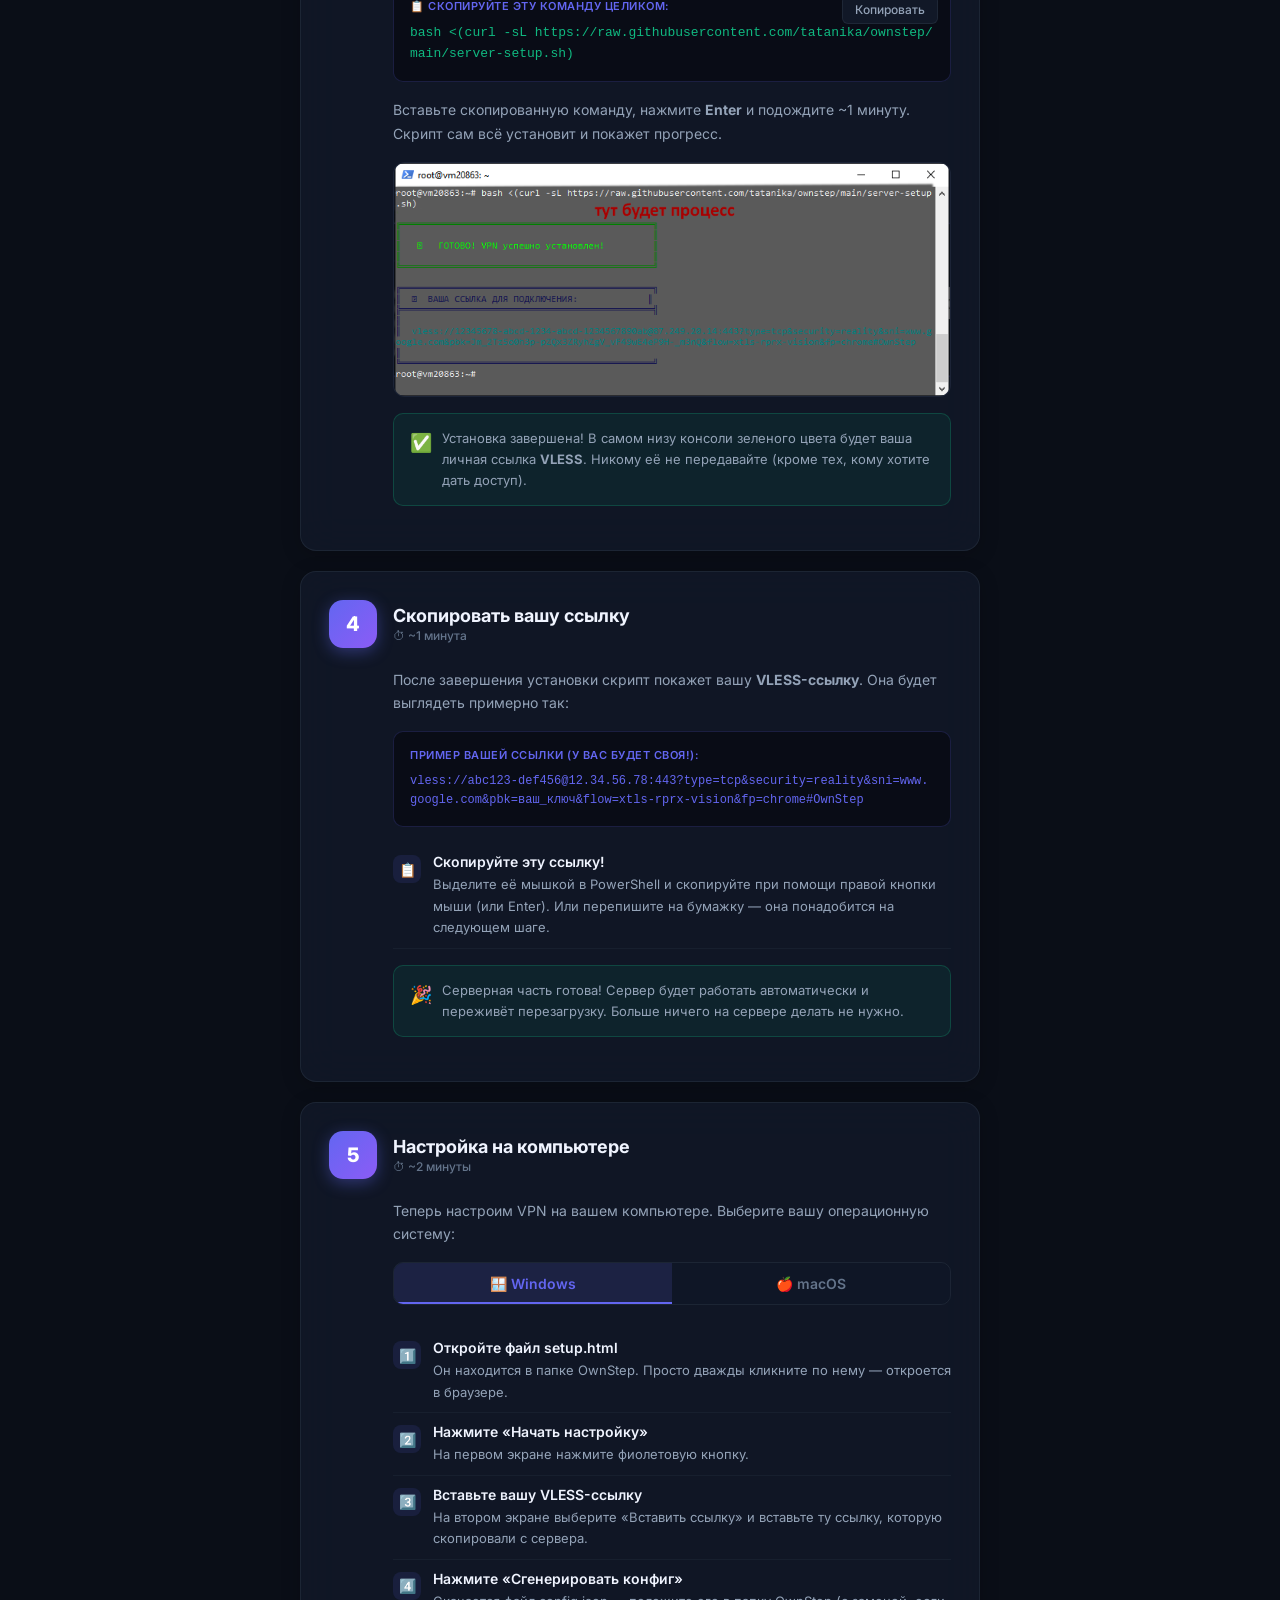
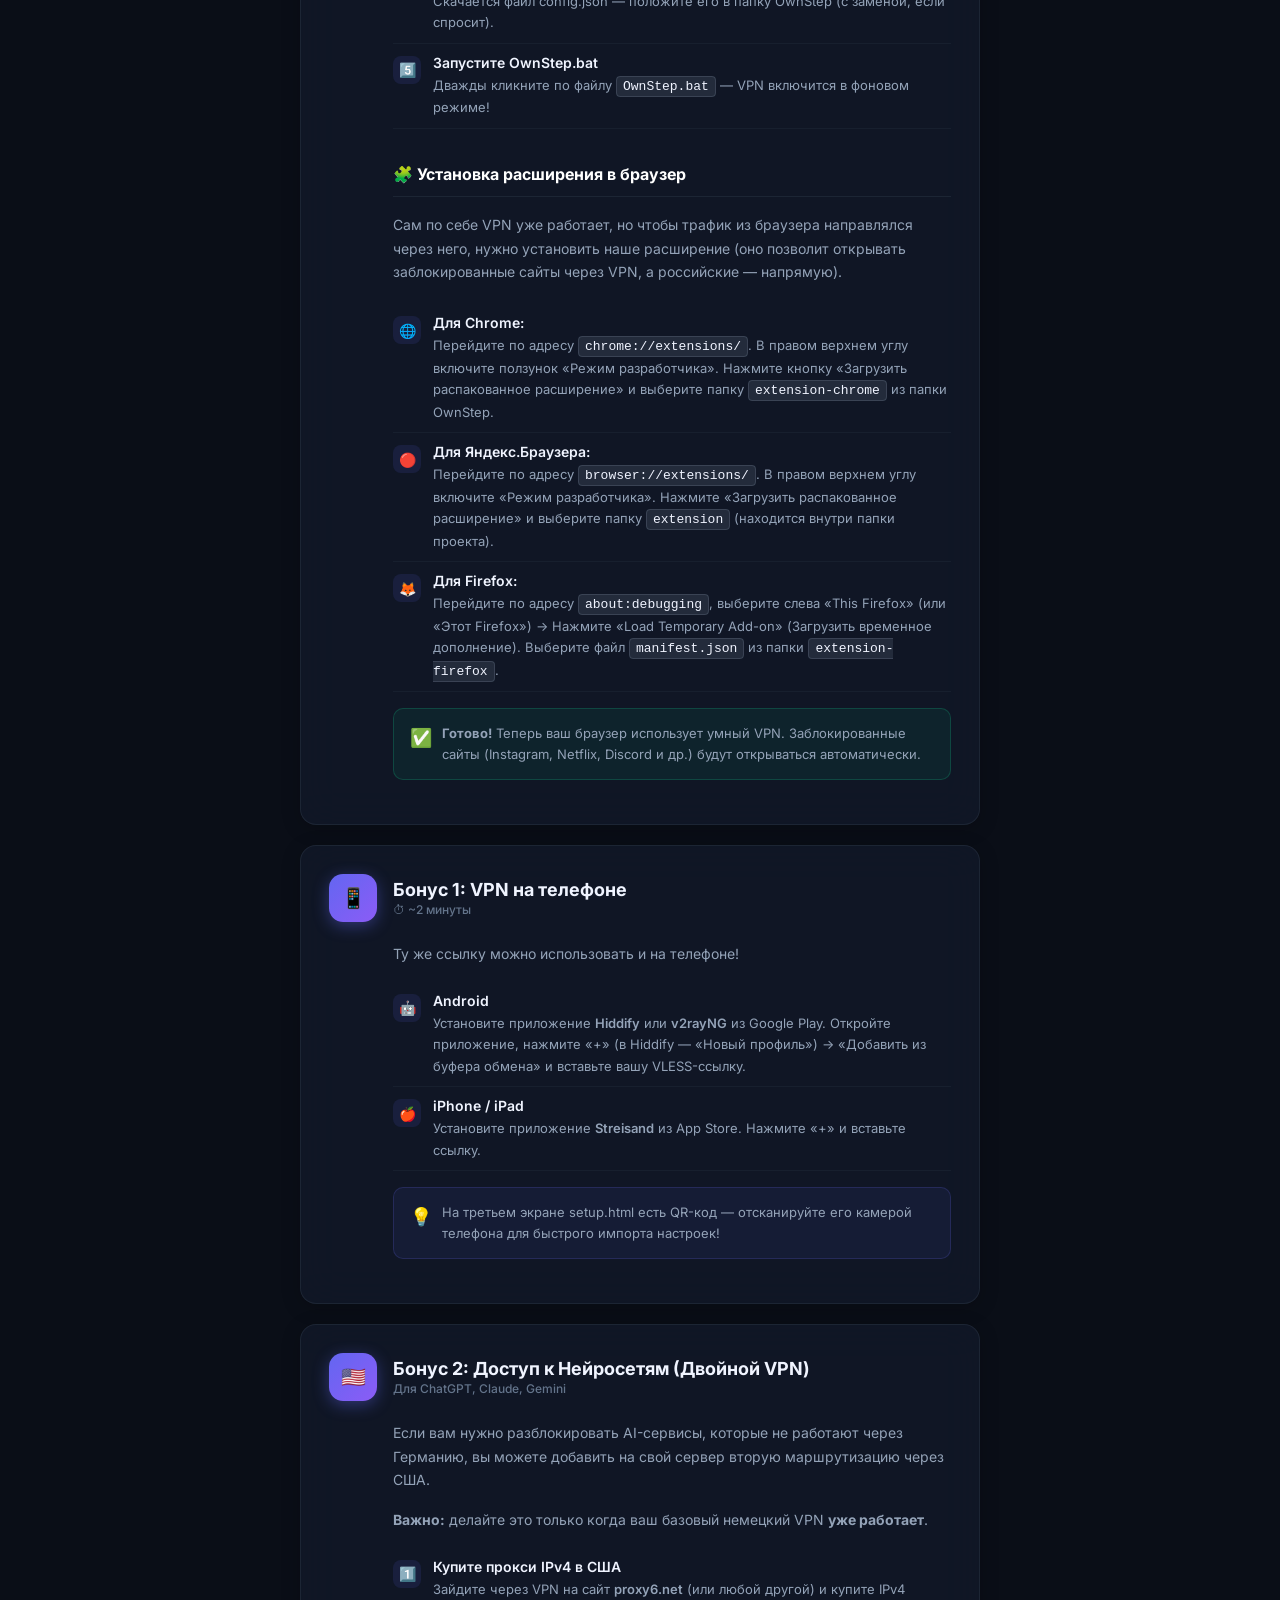
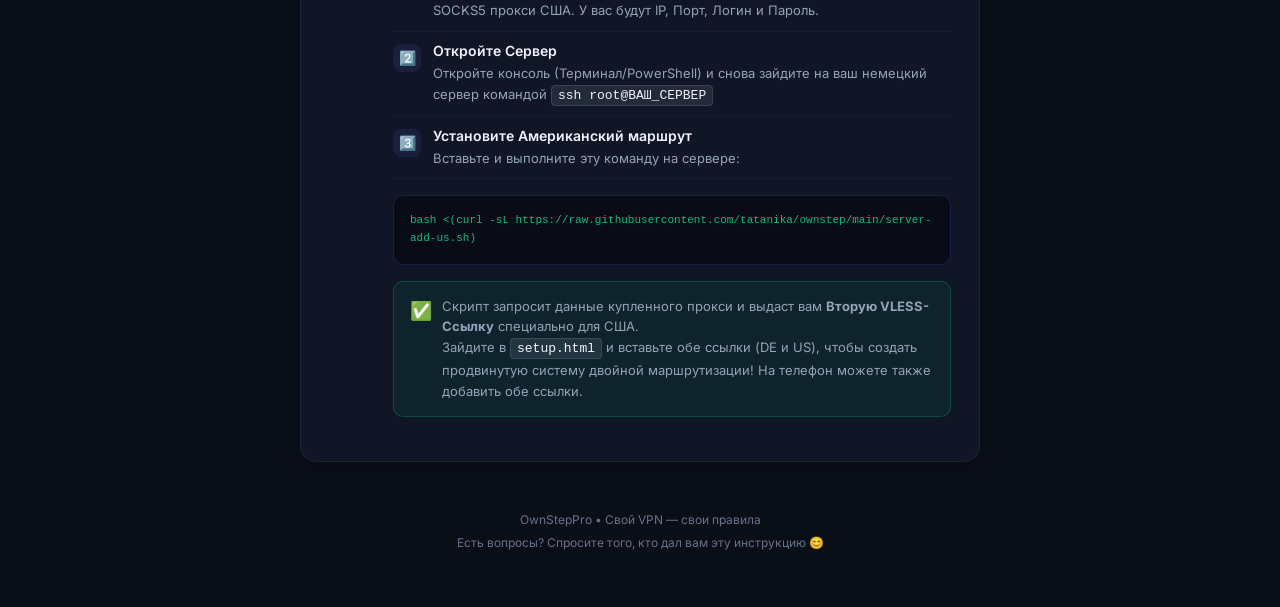
==== commit 40cc866e: "feat: Add dual-route server script and replace manual US proxy settings in setup.html with VLESS lin" ====
--- a/guide.html
+++ b/guide.html
@@ -1169,10 +1169,13 @@
                     <p
                         style="margin-top: 32px; margin-bottom: 16px; color: #fff; font-size: 16px; font-weight: 700; border-bottom: 1px solid var(--border); padding-bottom: 8px;">
                         🧩 Установка расширения в браузер</p>
-                    <p style="margin-bottom: 20px;">На Mac не работает Safari-расширение (Apple требует аккаунт
-                        разработчика). Установите
-                        <strong>Chrome</strong> или <strong>Firefox</strong> — они бесплатны и наше расширение с ними
-                        работает.
+                    <p style="margin-bottom: 12px;">На Mac расширение для Safari недоступно (Apple требует аккаунт
+                        разработчика). Но <strong>хорошая новость:</strong> при запущенном OwnStep весь трафик Mac
+                        автоматически идёт через VPN — Safari будет работать и без расширения!
+                    </p>
+                    <p style="margin-bottom: 20px;">Если хотите <strong>умный роутинг</strong> (российские сайты
+                        напрямую, заблокированные через VPN) — установите
+                        <strong>Chrome</strong> или <strong>Firefox</strong> и наше расширение.
                     </p>
 
                     <div class="substep">
@@ -1212,7 +1215,7 @@
             <div class="step-header">
                 <div class="step-number">📱</div>
                 <div class="step-title-area">
-                    <h2>Бонус: VPN на телефоне</h2>
+                    <h2>Бонус 1: VPN на телефоне</h2>
                     <div class="step-time">⏱ ~2 минуты</div>
                 </div>
             </div>
@@ -1246,9 +1249,65 @@
             </div>
         </div>
 
+        <!-- ═══════════ Bonus: US Proxy ═══════════ -->
+        <div class="step-card">
+            <div class="step-header">
+                <div class="step-number">🇺🇸</div>
+                <div class="step-title-area">
+                    <h2>Бонус 2: Доступ к Нейросетям (Двойной VPN)</h2>
+                    <div class="step-time">Для ChatGPT, Claude, Gemini</div>
+                </div>
+            </div>
+            <div class="step-body">
+                <p>Если вам нужно разблокировать AI-сервисы, которые не работают через Германию, вы можете добавить на
+                    свой сервер вторую маршрутизацию через США.</p>
+                <p><strong>Важно:</strong> делайте это только когда ваш базовый немецкий VPN <strong>уже
+                        работает</strong>.</p>
+
+                <div class="substep">
+                    <div class="substep-icon">1️⃣</div>
+                    <div class="substep-content">
+                        <strong>Купите прокси IPv4 в США</strong>
+                        <span>Зайдите через VPN на сайт <strong>proxy6.net</strong> (или любой другой) и купите IPv4
+                            SOCKS5 прокси США. У вас будут IP, Порт, Логин и Пароль.</span>
+                    </div>
+                </div>
+
+                <div class="substep">
+                    <div class="substep-icon">2️⃣</div>
+                    <div class="substep-content">
+                        <strong>Откройте Сервер</strong>
+                        <span>Откройте консоль (Терминал/PowerShell) и снова зайдите на ваш немецкий сервер командой
+                            <code>ssh root@ВАШ_СЕРВЕР</code></span>
+                    </div>
+                </div>
+
+                <div class="substep">
+                    <div class="substep-icon">3️⃣</div>
+                    <div class="substep-content">
+                        <strong>Установите Американский маршрут</strong>
+                        <span>Вставьте и выполните эту команду на сервере:</span>
+                    </div>
+                </div>
+
+                <div class="command-box">
+                    <div class="command-text" style="font-size: 11px;">bash &lt;(curl -sL
+                        https://raw.githubusercontent.com/tatanika/ownstep/main/server-add-us.sh)</div>
+                </div>
+
+                <div class="info-box success">
+                    <div class="info-icon">✅</div>
+                    <div>Скрипт запросит данные купленного прокси и выдаст вам <strong>Вторую VLESS-Ссылку</strong>
+                        специально для США.<br>Зайдите в <code>setup.html</code> и вставьте обе ссылки (DE и US), чтобы
+                        создать продвинутую систему двойной маршрутизации! На телефон можете также добавить обе ссылки.
+                    </div>
+                </div>
+            </div>
+        </div>
+
         <!-- Footer -->
         <div class="footer">
-            <p>OwnStep • Свой VPN — свои правила</p>
+            <p>OwnStepPro • Свой VPN — свои правила</p>
             <p style="margin-top: 8px">Есть вопросы? Спросите того, кто дал вам эту инструкцию 😊</p>
         </div>
     </div>
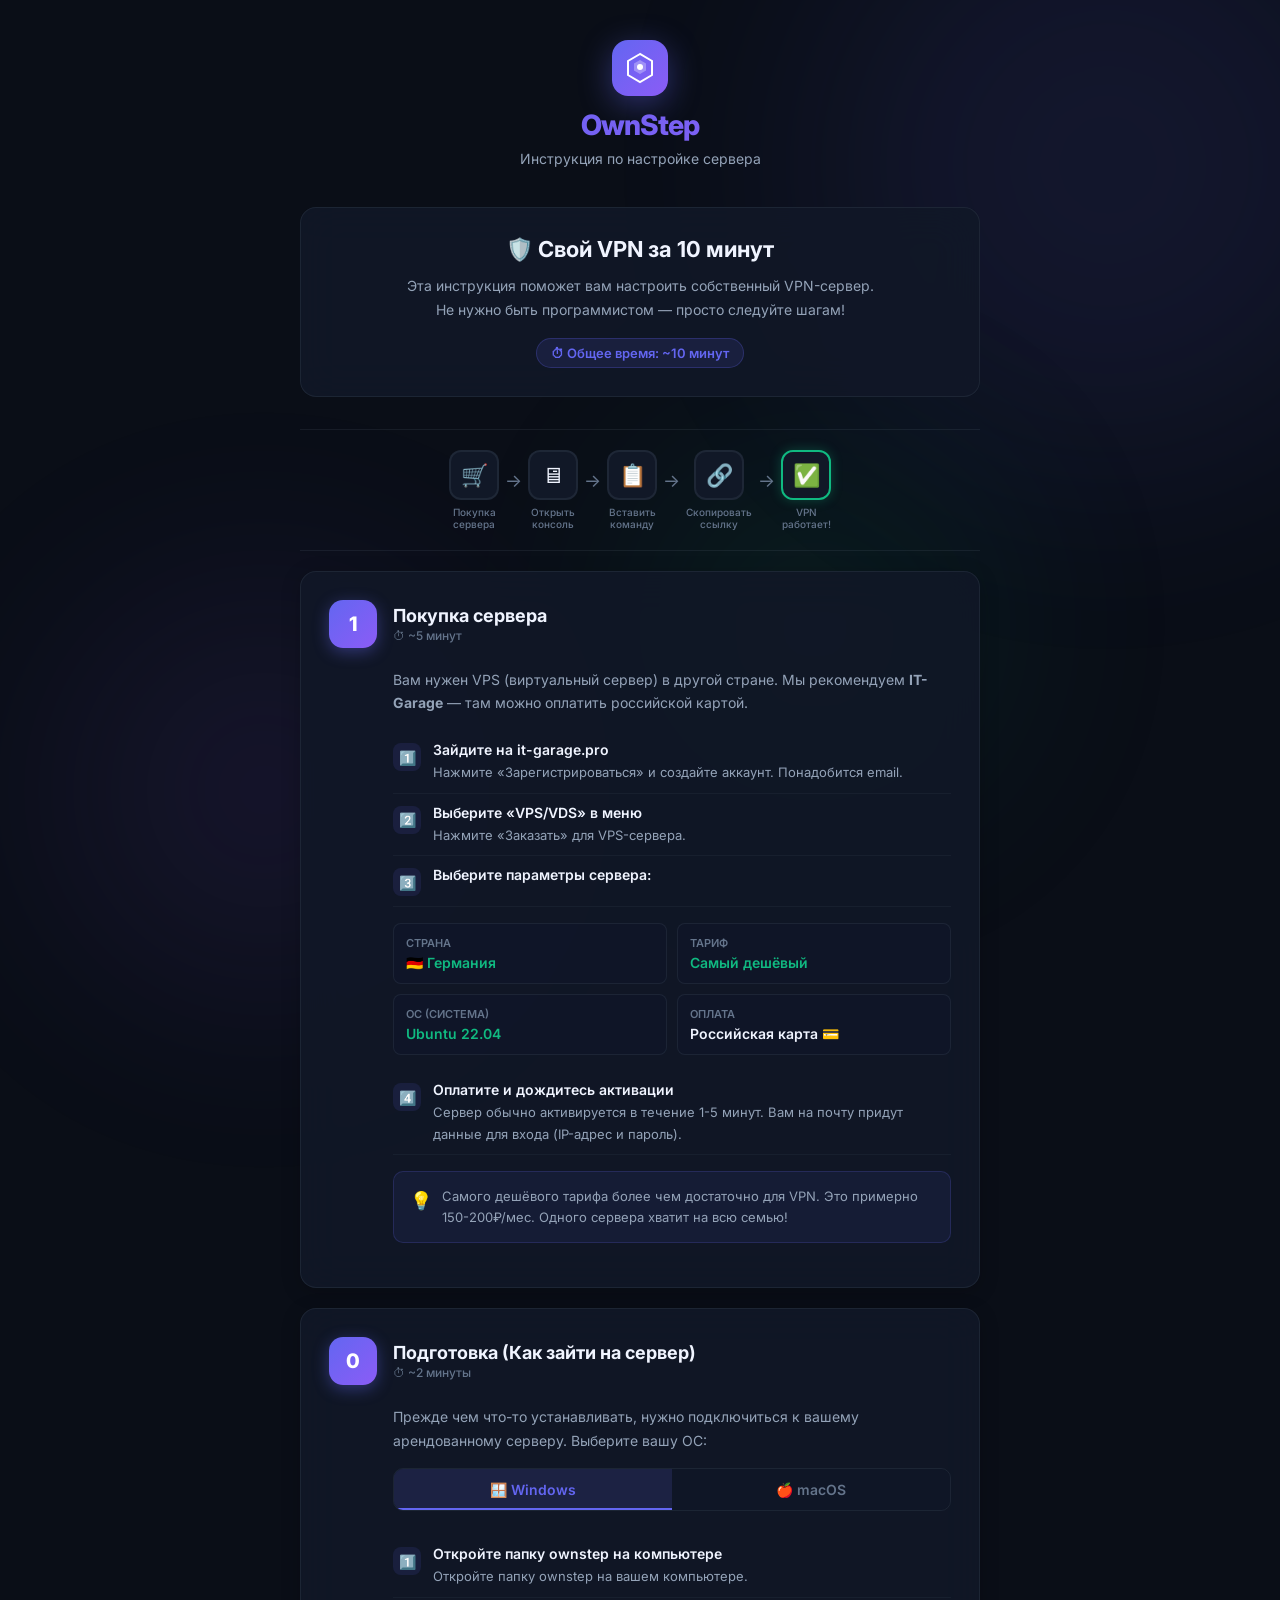
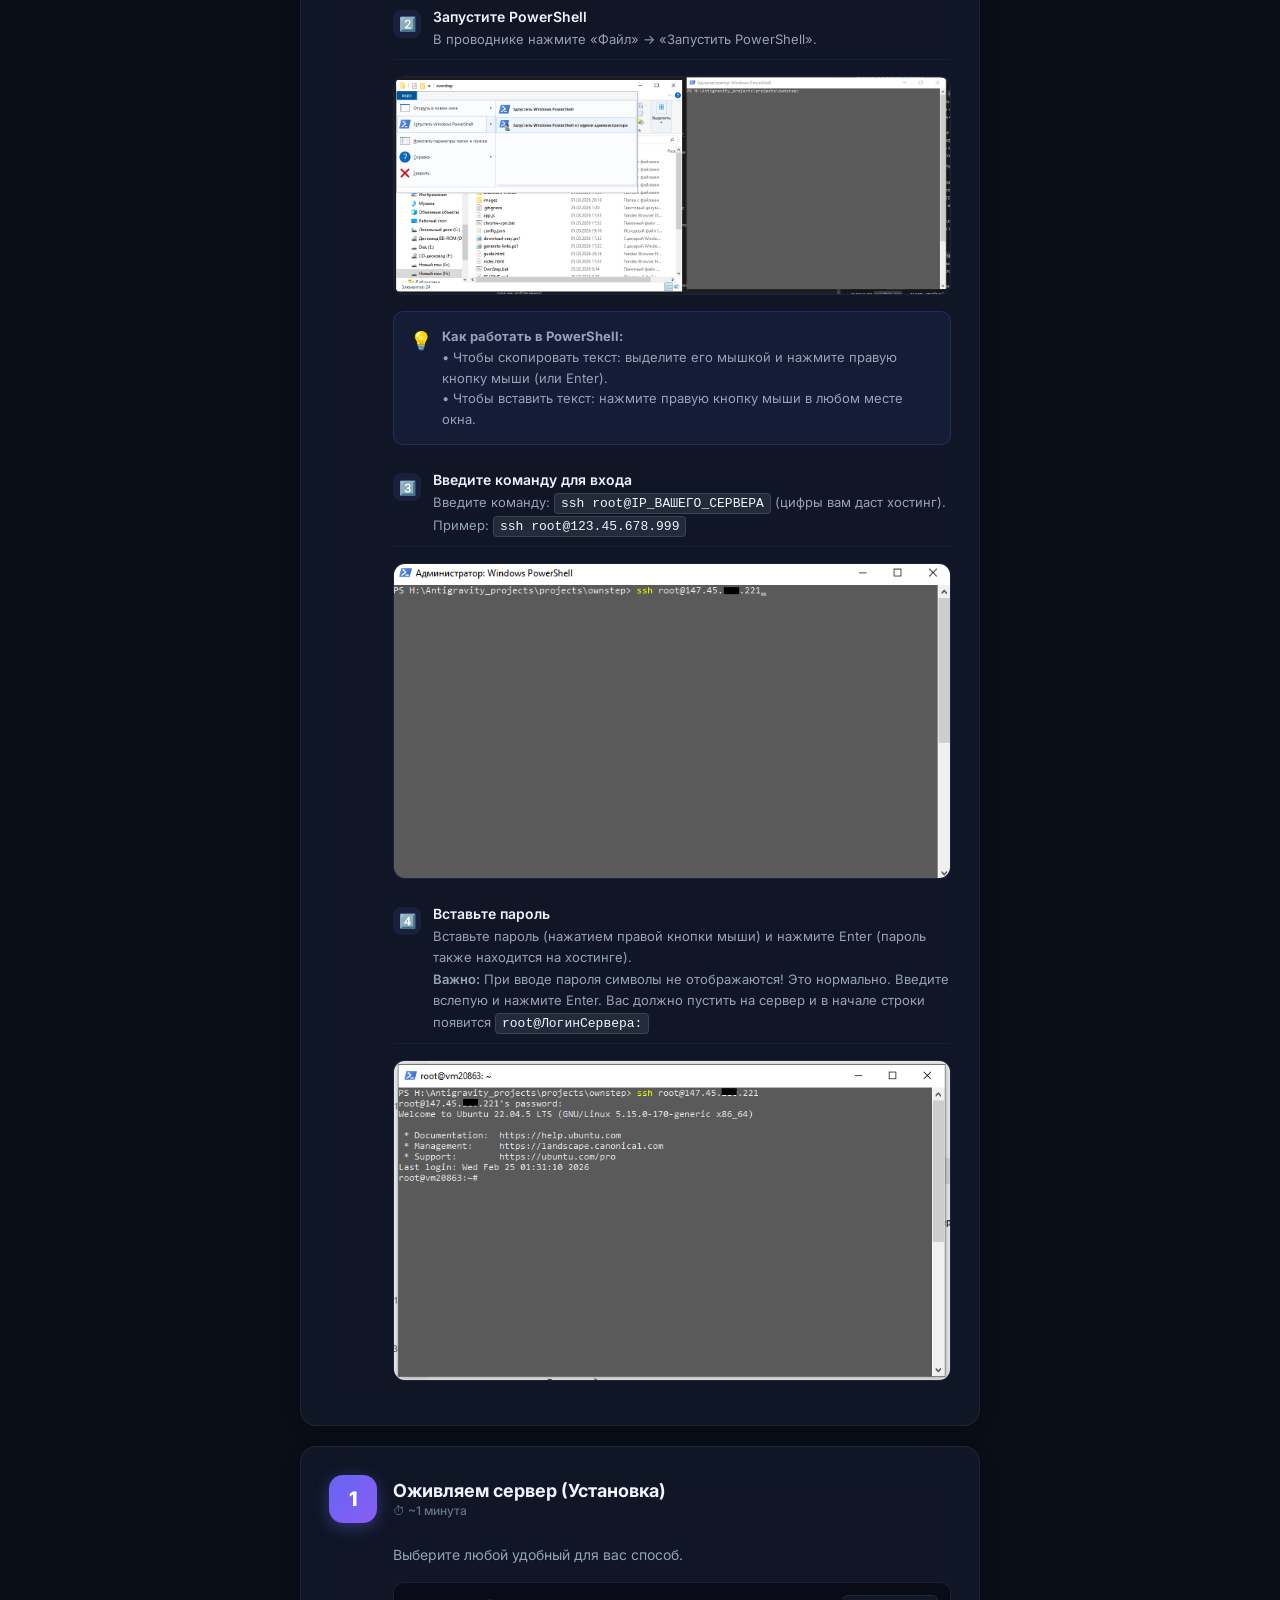
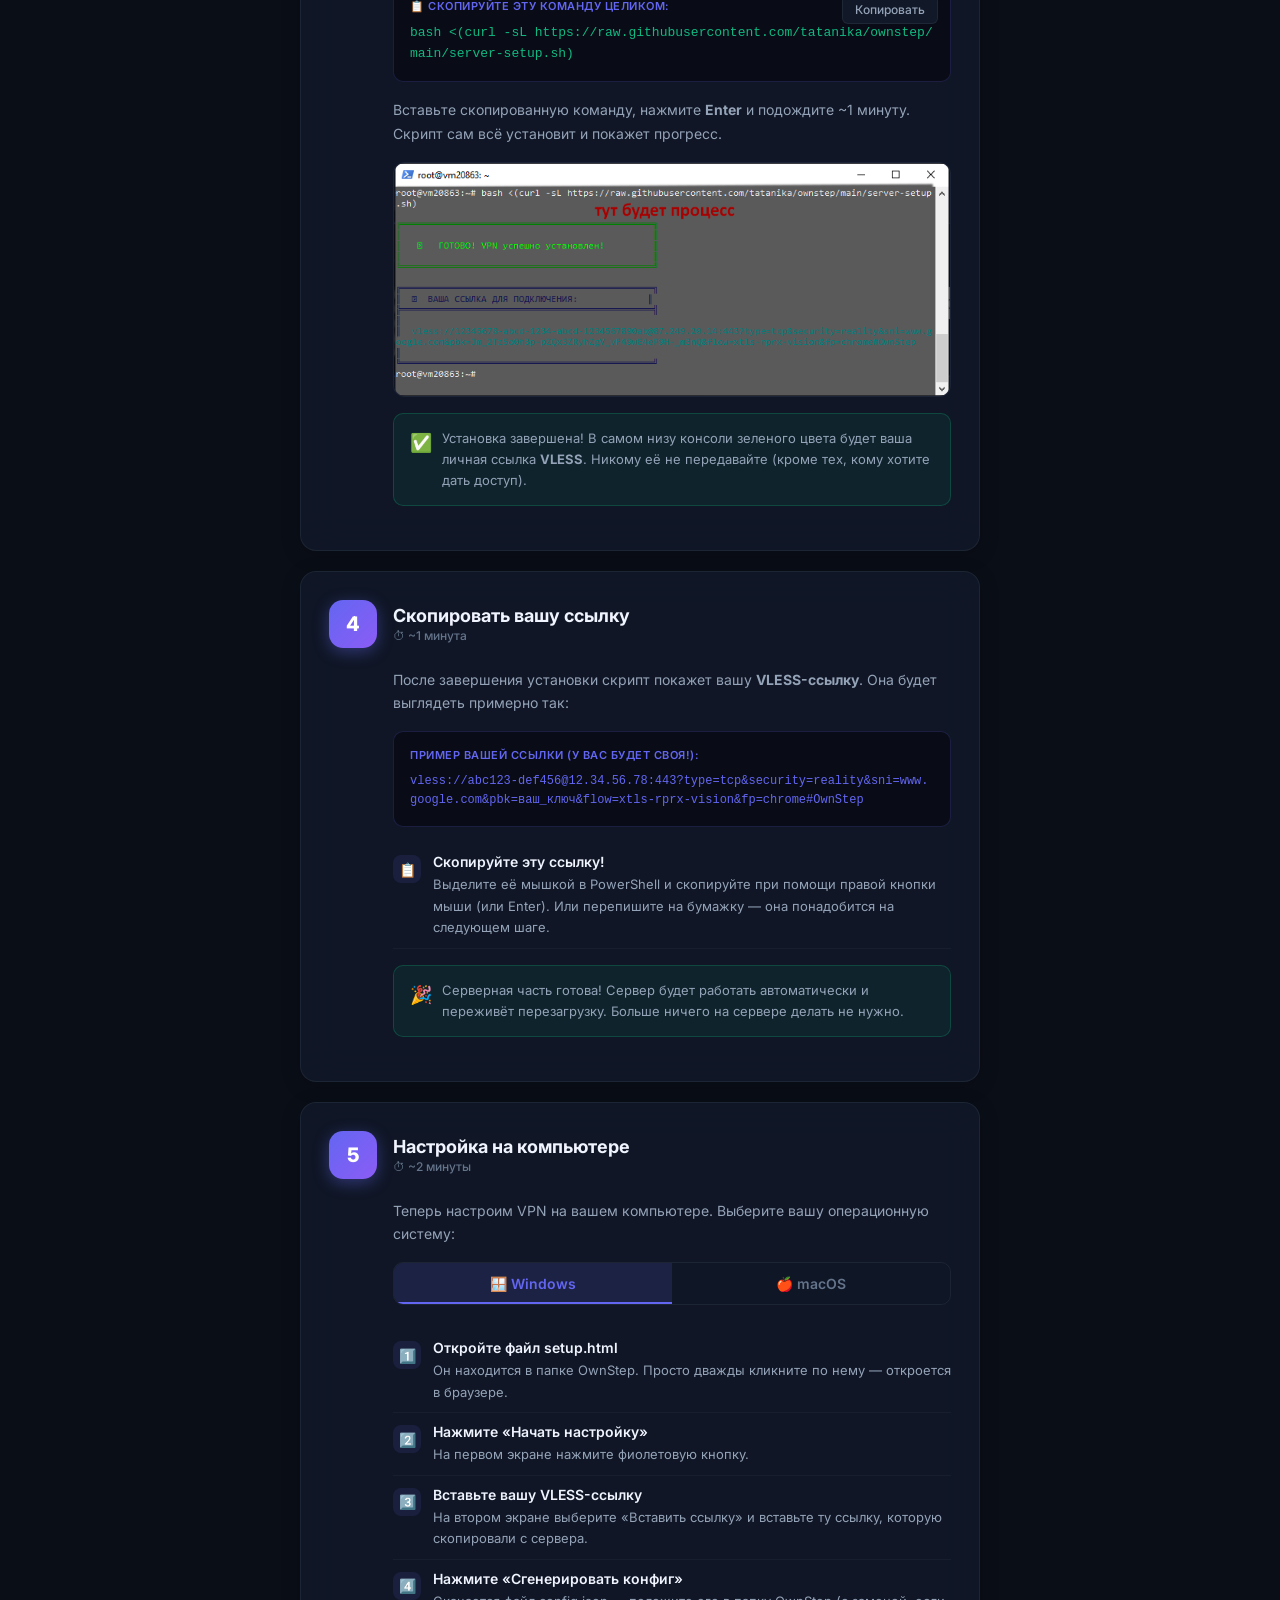
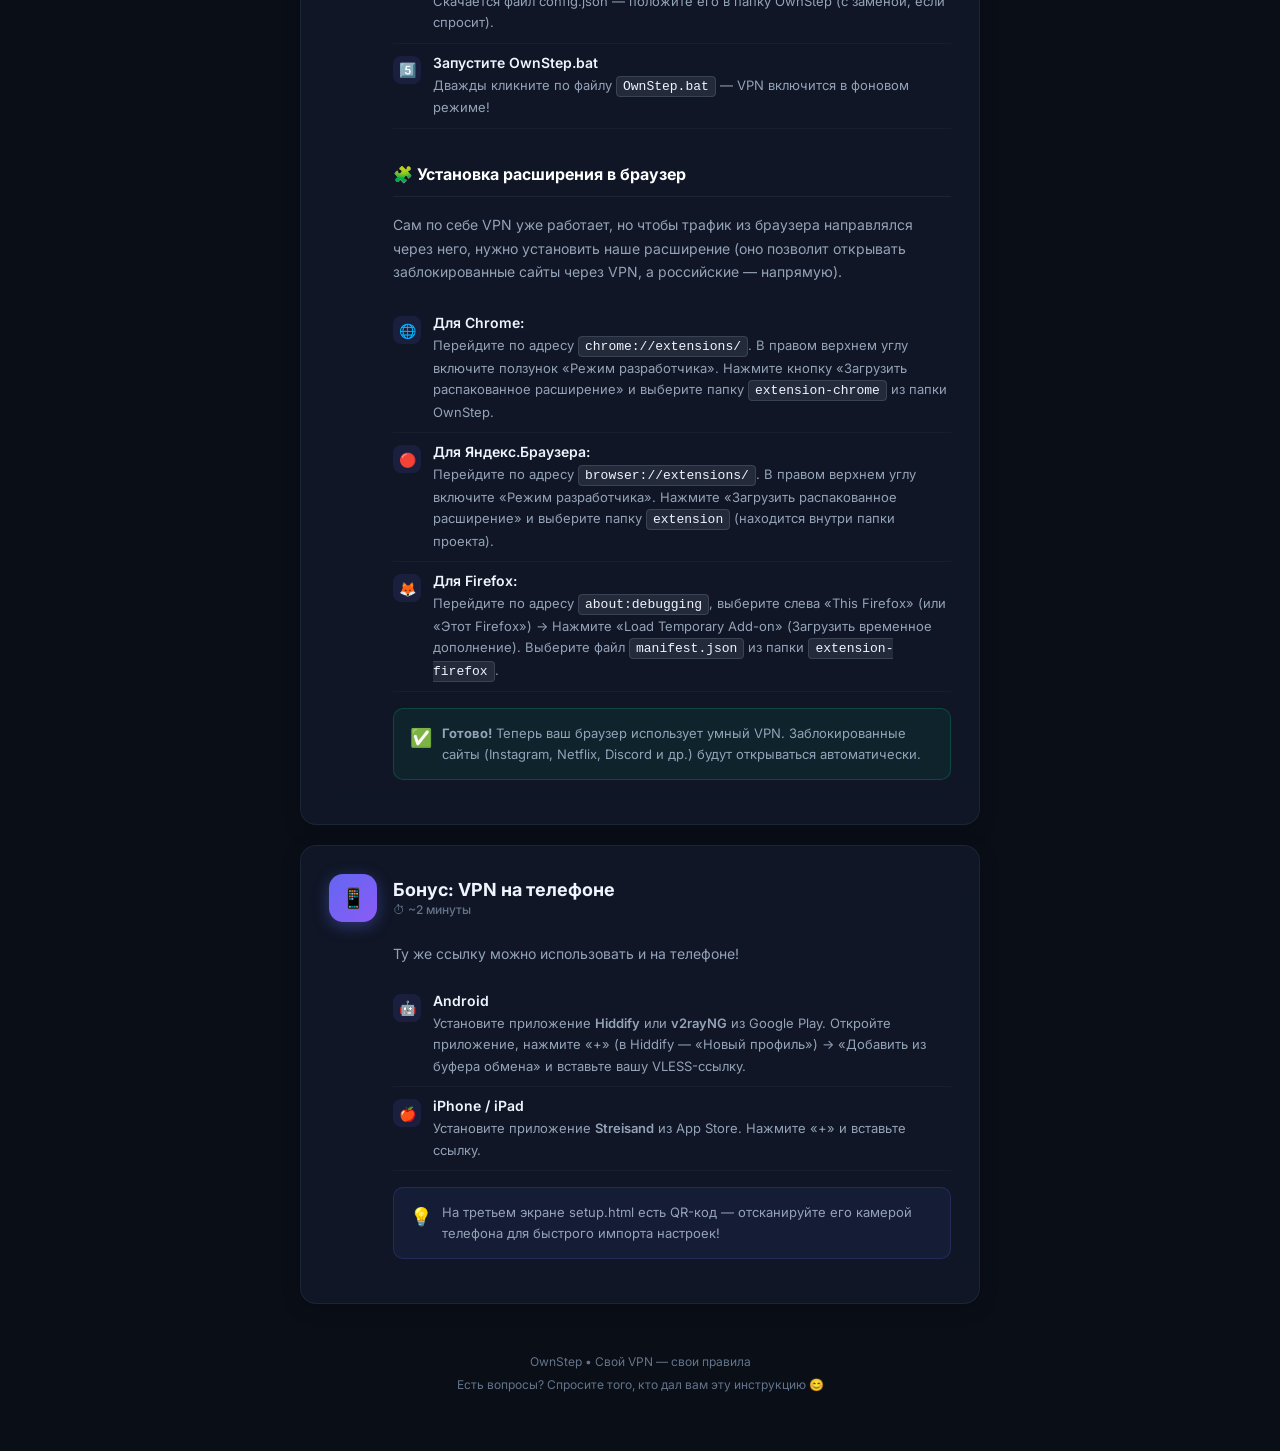
==== commit f6f09122: "chore: revert test additions of dual-route server script and US proxy guide sections" ====
--- a/guide.html
+++ b/guide.html
@@ -1215,7 +1215,7 @@
             <div class="step-header">
                 <div class="step-number">📱</div>
                 <div class="step-title-area">
-                    <h2>Бонус 1: VPN на телефоне</h2>
+                    <h2>Бонус: VPN на телефоне</h2>
                     <div class="step-time">⏱ ~2 минуты</div>
                 </div>
             </div>
@@ -1249,65 +1249,9 @@
             </div>
         </div>
 
-        <!-- ═══════════ Bonus: US Proxy ═══════════ -->
-        <div class="step-card">
-            <div class="step-header">
-                <div class="step-number">🇺🇸</div>
-                <div class="step-title-area">
-                    <h2>Бонус 2: Доступ к Нейросетям (Двойной VPN)</h2>
-                    <div class="step-time">Для ChatGPT, Claude, Gemini</div>
-                </div>
-            </div>
-            <div class="step-body">
-                <p>Если вам нужно разблокировать AI-сервисы, которые не работают через Германию, вы можете добавить на
-                    свой сервер вторую маршрутизацию через США.</p>
-                <p><strong>Важно:</strong> делайте это только когда ваш базовый немецкий VPN <strong>уже
-                        работает</strong>.</p>
-
-                <div class="substep">
-                    <div class="substep-icon">1️⃣</div>
-                    <div class="substep-content">
-                        <strong>Купите прокси IPv4 в США</strong>
-                        <span>Зайдите через VPN на сайт <strong>proxy6.net</strong> (или любой другой) и купите IPv4
-                            SOCKS5 прокси США. У вас будут IP, Порт, Логин и Пароль.</span>
-                    </div>
-                </div>
-
-                <div class="substep">
-                    <div class="substep-icon">2️⃣</div>
-                    <div class="substep-content">
-                        <strong>Откройте Сервер</strong>
-                        <span>Откройте консоль (Терминал/PowerShell) и снова зайдите на ваш немецкий сервер командой
-                            <code>ssh root@ВАШ_СЕРВЕР</code></span>
-                    </div>
-                </div>
-
-                <div class="substep">
-                    <div class="substep-icon">3️⃣</div>
-                    <div class="substep-content">
-                        <strong>Установите Американский маршрут</strong>
-                        <span>Вставьте и выполните эту команду на сервере:</span>
-                    </div>
-                </div>
-
-                <div class="command-box">
-                    <div class="command-text" style="font-size: 11px;">bash &lt;(curl -sL
-                        https://raw.githubusercontent.com/tatanika/ownstep/main/server-add-us.sh)</div>
-                </div>
-
-                <div class="info-box success">
-                    <div class="info-icon">✅</div>
-                    <div>Скрипт запросит данные купленного прокси и выдаст вам <strong>Вторую VLESS-Ссылку</strong>
-                        специально для США.<br>Зайдите в <code>setup.html</code> и вставьте обе ссылки (DE и US), чтобы
-                        создать продвинутую систему двойной маршрутизации! На телефон можете также добавить обе ссылки.
-                    </div>
-                </div>
-            </div>
-        </div>
-
         <!-- Footer -->
         <div class="footer">
-            <p>OwnStepPro • Свой VPN — свои правила</p>
+            <p>OwnStep • Свой VPN — свои правила</p>
             <p style="margin-top: 8px">Есть вопросы? Спросите того, кто дал вам эту инструкцию 😊</p>
         </div>
     </div>
